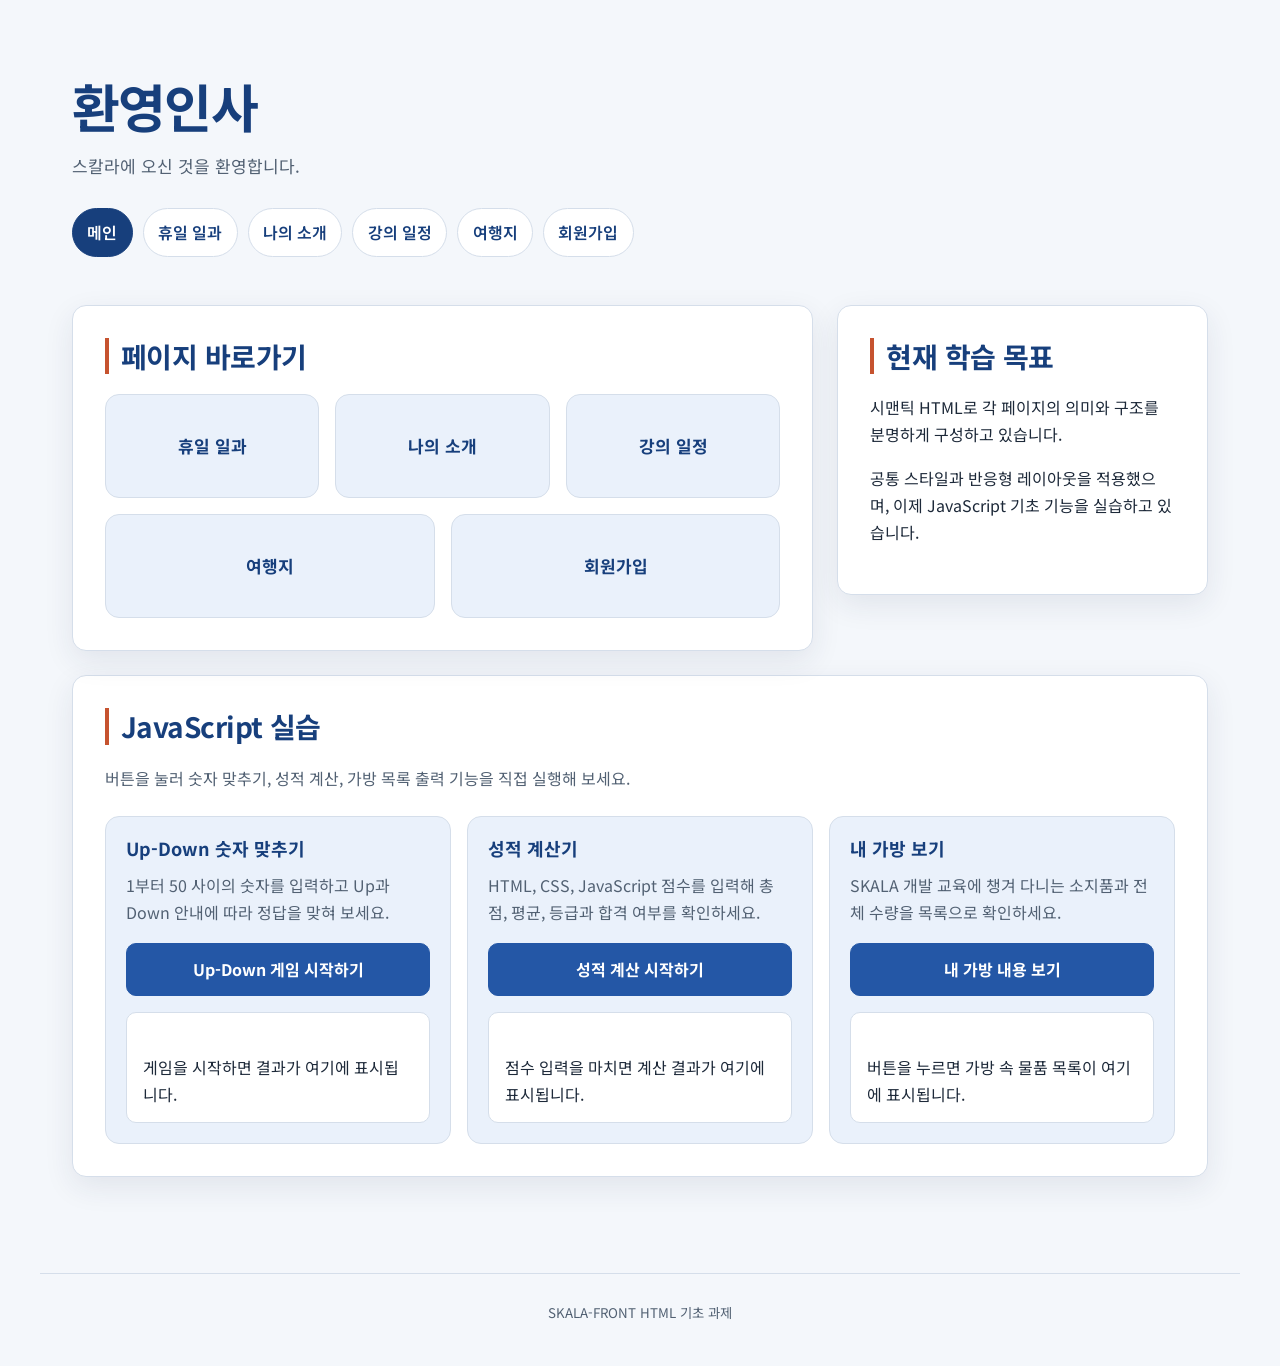
==== html/index.html @ c69a1325 "✨ feat: JavaScript 기초 필수 과제 3종 구현   - 메인 페이지에 접근 가능한 JavaScript 실습 카드 영역 추가   - 1부터 50까지의 Up-Down 숫자" ====
<!DOCTYPE html>
<html lang="ko">
  <head>
    <meta charset="UTF-8">
    <meta name="viewport" content="width=device-width, initial-scale=1.0">
    <meta name="description" content="SKALA HTML 과제에서 작성한 휴일 일과, 자기소개, 강의 일정, 여행지와 회원가입 페이지를 안내합니다.">
    <title>Welcome SKALA</title>
    <link rel="stylesheet" href="https://fonts.googleapis.com/css2?family=Noto+Sans+KR:wght@400;500;600;700&amp;display=swap">
    <link rel="stylesheet" href="../css/style.css">
  </head>
  <body>
    <header class="site-header container portal-header">
      <h1>환영인사</h1>
      <p>스칼라에 오신 것을 환영합니다.</p>
      <nav class="site-nav" aria-label="주요 페이지">
        <ul class="nav-list">
          <li><a href="index.html" aria-current="page">메인</a></li>
          <li><a href="holiday.html">휴일 일과</a></li>
          <li><a href="myProfile.html">나의 소개</a></li>
          <li><a href="myClass.html">강의 일정</a></li>
          <li><a href="myTrip.html">여행지</a></li>
          <li><a href="signUp.html">회원가입</a></li>
        </ul>
      </nav>
    </header>
    <main class="site-main container">
      <div class="portal-layout">
        <section aria-labelledby="portal-heading">
          <h2 id="portal-heading">페이지 바로가기</h2>
          <nav aria-label="과제 페이지 바로가기">
            <ul class="portal-grid">
              <li><a class="portal-card" href="holiday.html">휴일 일과</a></li>
              <li><a class="portal-card" href="myProfile.html">나의 소개</a></li>
              <li><a class="portal-card" href="myClass.html">강의 일정</a></li>
              <li><a class="portal-card" href="myTrip.html">여행지</a></li>
              <li><a class="portal-card" href="signUp.html">회원가입</a></li>
            </ul>
          </nav>
        </section>
        <aside class="learning-status" aria-labelledby="learning-status-heading">
          <h2 id="learning-status-heading">현재 학습 목표</h2>
          <p>시맨틱 HTML로 각 페이지의 의미와 구조를 분명하게 구성하고 있습니다.</p>
          <p>공통 스타일과 반응형 레이아웃을 적용했으며, 이제 JavaScript 기초 기능을 실습하고 있습니다.</p>
        </aside>
      </div>
      <section class="javascript-practice" aria-labelledby="javascript-practice-heading">
        <h2 id="javascript-practice-heading">JavaScript 실습</h2>
        <p>버튼을 눌러 숫자 맞추기, 성적 계산, 가방 목록 출력 기능을 직접 실행해 보세요.</p>
        <div class="practice-grid">
          <article class="practice-card" aria-labelledby="up-down-heading">
            <h3 id="up-down-heading">Up-Down 숫자 맞추기</h3>
            <p>1부터 50 사이의 숫자를 입력하고 Up과 Down 안내에 따라 정답을 맞혀 보세요.</p>
            <button type="button" id="up-down-start" aria-controls="up-down-status">Up-Down 게임 시작하기</button>
            <div class="practice-result" id="up-down-status" aria-live="polite" aria-atomic="true">
              게임을 시작하면 결과가 여기에 표시됩니다.
            </div>
          </article>
          <article class="practice-card" aria-labelledby="grade-heading">
            <h3 id="grade-heading">성적 계산기</h3>
            <p>HTML, CSS, JavaScript 점수를 입력해 총점, 평균, 등급과 합격 여부를 확인하세요.</p>
            <button type="button" id="grade-start" aria-controls="grade-result">성적 계산 시작하기</button>
            <div class="practice-result" id="grade-result" aria-live="polite" aria-atomic="true">
              점수 입력을 마치면 계산 결과가 여기에 표시됩니다.
            </div>
          </article>
          <article class="practice-card" aria-labelledby="bag-heading">
            <h3 id="bag-heading">내 가방 보기</h3>
            <p>SKALA 개발 교육에 챙겨 다니는 소지품과 전체 수량을 목록으로 확인하세요.</p>
            <button type="button" id="bag-show" aria-controls="bag-result">내 가방 내용 보기</button>
            <div class="practice-result" id="bag-result" aria-live="polite" aria-atomic="true">
              버튼을 누르면 가방 속 물품 목록이 여기에 표시됩니다.
            </div>
          </article>
        </div>
      </section>
    </main>
    <footer class="site-footer container">
      <small>SKALA-FRONT HTML 기초 과제</small>
    </footer>
    <script src="../script/upDown.js" defer></script>
    <script src="../script/grade.js" defer></script>
    <script src="../script/bag.js" defer></script>
  </body>
</html>
---- css/style.css ----
:root {
  --color-background: #f4f7fb;
  --color-surface: #ffffff;
  --color-text: #1d2939;
  --color-text-muted: #526173;
  --color-primary: #2457a6;
  --color-primary-dark: #173f7c;
  --color-primary-soft: #eaf1fb;
  --color-accent: #c6532f;
  --color-accent-soft: #fff0e9;
  --color-border: #d5deea;
  --color-success: #176b43;
  --color-success-soft: #e8f7ef;
  --radius: 0.875rem;
  --shadow: 0 0.625rem 1.875rem rgba(28, 45, 75, 0.09);
  --shadow-hover: 0 1rem 2.5rem rgba(28, 45, 75, 0.16);
  --content-max-width: 75rem;
  --transition: 180ms ease;
}

*,
*::before,
*::after {
  box-sizing: border-box;
}

html {
  color-scheme: light;
}

body {
  min-width: 0;
  min-height: 100vh;
  margin: 0;
  overflow-wrap: anywhere;
  background: var(--color-background);
  color: var(--color-text);
  font-family:
    "Noto Sans KR",
    "Apple SD Gothic Neo",
    -apple-system,
    BlinkMacSystemFont,
    "Segoe UI",
    Arial,
    sans-serif;
  font-size: 1rem;
  line-height: 1.7;
}

img,
video {
  display: block;
  max-width: 100%;
  height: auto;
}

audio {
  display: block;
  width: 100%;
  max-width: 100%;
  min-width: 0;
}

button,
input,
select,
textarea {
  font: inherit;
}

a {
  color: var(--color-primary);
  text-underline-offset: 0.2em;
}

a:hover {
  color: var(--color-primary-dark);
}

a:focus-visible,
button:focus-visible,
input:focus-visible,
select:focus-visible,
textarea:focus-visible,
summary:focus-visible {
  outline: 0.1875rem solid #f3a712;
  outline-offset: 0.1875rem;
}

.container {
  width: 100%;
  max-width: var(--content-max-width);
  margin-inline: auto;
  padding-inline: clamp(1.25rem, 4vw, 2rem);
}

.site-header {
  padding-block: clamp(2.5rem, 7vw, 4.5rem) 1.5rem;
}

.site-header > p {
  max-width: 48rem;
  margin-block: 0.75rem 0;
  color: var(--color-text-muted);
  font-size: 1.0625rem;
}

.site-main {
  padding-block: 1.5rem clamp(3.5rem, 8vw, 6rem);
}

.site-footer {
  padding-block: 1.5rem 2.5rem;
  border-top: 0.0625rem solid var(--color-border);
  color: var(--color-text-muted);
  text-align: center;
}

h1,
h2,
h3,
p {
  margin-top: 0;
}

h1,
h2,
h3 {
  line-height: 1.3;
  text-wrap: balance;
}

h1 {
  margin-bottom: 0.75rem;
  color: var(--color-primary-dark);
  font-size: clamp(2rem, 5vw, 3.25rem);
  letter-spacing: -0.035em;
}

h2 {
  margin-bottom: 1.25rem;
  padding-left: 0.75rem;
  border-left: 0.25rem solid var(--color-accent);
  color: var(--color-primary-dark);
  font-size: clamp(1.35rem, 3vw, 1.75rem);
  letter-spacing: -0.02em;
}

h3 {
  color: var(--color-text);
  font-size: 1.125rem;
}

section,
article,
aside {
  min-width: 0;
}

.site-main > section,
.site-main > article > section,
.portal-layout > section,
.portal-layout > aside,
.site-main > aside,
.result-card {
  padding: clamp(1.25rem, 3vw, 2rem);
  border: 0.0625rem solid var(--color-border);
  border-radius: var(--radius);
  background: var(--color-surface);
  box-shadow: var(--shadow);
}

.site-main > section + section,
.site-main > article > section + section {
  margin-top: 1.5rem;
}

.site-main > aside {
  margin-top: 1.5rem;
}

ol,
ul,
dl {
  margin-block: 0;
}

ol,
ul {
  padding-left: 1.5rem;
}

li + li {
  margin-top: 0.5rem;
}

dt {
  color: var(--color-primary-dark);
  font-weight: 700;
}

dd {
  margin: 0.25rem 0 1rem 1rem;
  color: var(--color-text-muted);
}

time {
  display: inline-block;
  margin-right: 0.35rem;
  padding: 0.1rem 0.5rem;
  border-radius: 999px;
  background: var(--color-primary-soft);
  color: var(--color-primary-dark);
  font-variant-numeric: tabular-nums;
  font-weight: 700;
}

strong {
  color: var(--color-primary-dark);
  font-weight: 700;
}

mark {
  padding: 0.1em 0.25em;
  border-radius: 0.25rem;
  background: #fff1a8;
  color: inherit;
}

abbr[title] {
  text-decoration-color: var(--color-accent);
  text-decoration-thickness: 0.125rem;
  text-underline-offset: 0.2em;
  cursor: help;
}

code {
  padding: 0.1em 0.35em;
  border-radius: 0.3rem;
  background: var(--color-primary-soft);
  color: var(--color-primary-dark);
  font-size: 0.925em;
}

blockquote {
  margin: 1.5rem 0 0;
  padding: 1rem 1.25rem;
  border-left: 0.25rem solid var(--color-accent);
  background: var(--color-accent-soft);
}

blockquote p {
  margin-bottom: 0.5rem;
}

cite {
  color: var(--color-text-muted);
  font-style: normal;
  font-weight: 600;
}

details {
  overflow: hidden;
  border: 0.0625rem solid var(--color-border);
  border-radius: calc(var(--radius) * 0.75);
  background: var(--color-surface);
}

summary {
  padding: 0.875rem 1rem;
  color: var(--color-primary-dark);
  font-weight: 700;
  cursor: pointer;
  transition: background-color var(--transition), color var(--transition);
}

summary:hover {
  background: var(--color-primary-soft);
}

details[open] summary {
  border-bottom: 0.0625rem solid var(--color-border);
  background: var(--color-primary-soft);
}

details > :not(summary) {
  margin: 1rem;
}

progress {
  width: 100%;
  max-width: 32rem;
  height: 1rem;
  accent-color: var(--color-primary);
  vertical-align: middle;
}

nav ul {
  margin: 0;
  padding: 0;
  list-style: none;
}

nav li + li {
  margin-top: 0;
}

.site-nav {
  margin-top: 1.75rem;
}

.nav-list {
  display: flex;
  flex-wrap: wrap;
  gap: 0.625rem;
}

.nav-list a,
.result-actions a,
.site-main > nav a {
  display: block;
  padding: 0.6rem 0.9rem;
  border: 0.0625rem solid var(--color-border);
  border-radius: 999px;
  background: var(--color-surface);
  color: var(--color-primary-dark);
  font-weight: 600;
  text-decoration: none;
  transition:
    color var(--transition),
    background-color var(--transition),
    border-color var(--transition),
    transform var(--transition);
}

.nav-list a:hover,
.result-actions a:hover,
.site-main > nav a:hover {
  border-color: var(--color-primary);
  background: var(--color-primary);
  color: #ffffff;
  transform: translateY(-0.125rem);
}

.nav-list a[aria-current="page"] {
  border-color: var(--color-primary-dark);
  background: var(--color-primary-dark);
  color: #ffffff;
}

.portal-layout {
  display: grid;
  grid-template-columns: minmax(0, 2fr) minmax(15rem, 1fr);
  align-items: start;
  gap: 1.5rem;
}

.portal-grid {
  display: flex;
  flex-wrap: wrap;
  gap: 1rem;
}

.portal-grid > li {
  display: flex;
  flex: 1 1 12rem;
  min-width: 0;
}

.portal-card {
  display: flex;
  flex: 1;
  align-items: center;
  justify-content: center;
  min-height: 6.5rem;
  padding: 1.25rem;
  border: 0.0625rem solid var(--color-border);
  border-radius: var(--radius);
  background: var(--color-primary-soft);
  color: var(--color-primary-dark);
  font-size: 1.0625rem;
  font-weight: 700;
  text-align: center;
  text-decoration: none;
  transition:
    background-color var(--transition),
    border-color var(--transition),
    color var(--transition),
    transform var(--transition),
    box-shadow var(--transition);
}

.portal-card:hover {
  border-color: var(--color-primary);
  background: var(--color-primary);
  color: #ffffff;
  box-shadow: var(--shadow);
  transform: translateY(-0.1875rem);
}

.learning-status {
  margin-top: 0;
  border-top: 0.25rem solid var(--color-accent);
}

.javascript-practice {
  margin-top: 1.5rem;
}

.javascript-practice > p {
  color: var(--color-text-muted);
}

.practice-grid {
  display: grid;
  grid-template-columns: repeat(3, minmax(0, 1fr));
  gap: 1rem;
  margin-top: 1.5rem;
}

.practice-card {
  display: flex;
  min-width: 0;
  padding: 1.25rem;
  flex-direction: column;
  border: 0.0625rem solid var(--color-border);
  border-radius: var(--radius);
  background: var(--color-primary-soft);
}

.practice-card h3 {
  margin-bottom: 0.75rem;
  color: var(--color-primary-dark);
}

.practice-card > p {
  flex-grow: 1;
  color: var(--color-text-muted);
}

.practice-card button {
  width: 100%;
  padding: 0.75rem 1rem;
  border: 0.0625rem solid var(--color-primary);
  border-radius: 0.625rem;
  background: var(--color-primary);
  color: #ffffff;
  font-weight: 700;
  cursor: pointer;
  transition:
    color var(--transition),
    background-color var(--transition),
    border-color var(--transition),
    box-shadow var(--transition);
}

.practice-card button:hover {
  border-color: var(--color-primary-dark);
  background: var(--color-primary-dark);
  box-shadow: var(--shadow);
}

.practice-card button:focus-visible {
  background: var(--color-primary-dark);
}

.practice-result {
  min-height: 5rem;
  margin-top: 1rem;
  padding: 0.875rem 1rem;
  border: 0.0625rem solid var(--color-border);
  border-radius: 0.625rem;
  background: var(--color-surface);
  color: var(--color-text);
  white-space: pre-line;
}

.practice-result[data-state="success"] {
  border-color: var(--color-success);
  background: var(--color-success-soft);
  color: var(--color-success);
}

.practice-result[data-state="notice"] {
  border-color: var(--color-primary);
  background: var(--color-primary-soft);
  color: var(--color-primary-dark);
}

.practice-result[data-state="warning"] {
  border-color: var(--color-accent);
  background: var(--color-accent-soft);
  color: var(--color-accent);
}

.practice-result p {
  margin-bottom: 0.75rem;
}

.practice-result ul {
  padding-left: 1.25rem;
}

.portal-header h1 {
  animation: fade-in 700ms ease-out both;
}

@keyframes fade-in {
  from {
    opacity: 0;
    transform: translateY(0.75rem);
  }

  to {
    opacity: 1;
    transform: translateY(0);
  }
}

.table-scroll {
  max-width: 100%;
  overflow-x: auto;
  overscroll-behavior-inline: contain;
  border: 0.0625rem solid var(--color-border);
  border-radius: var(--radius);
  -webkit-overflow-scrolling: touch;
}

table {
  width: 100%;
  min-width: 52rem;
  border-collapse: collapse;
  background: var(--color-surface);
}

caption {
  padding: 1rem;
  background: var(--color-primary-soft);
  color: var(--color-primary-dark);
  font-size: 1.125rem;
  font-weight: 700;
  text-align: left;
}

th,
td {
  padding: 0.875rem;
  border: 0.0625rem solid var(--color-border);
  text-align: left;
  vertical-align: top;
}

thead th {
  background: var(--color-primary-dark);
  color: #ffffff;
  text-align: center;
}

tbody th[scope="row"] {
  background: var(--color-primary-soft);
  color: var(--color-primary-dark);
  white-space: nowrap;
}

tbody tr > * {
  transition: background-color var(--transition);
}

tbody tr:hover > * {
  background: #f0f5fc;
}

.sign-up-form {
  width: 100%;
  max-width: 50rem;
  margin-inline: auto;
  padding: clamp(1.25rem, 4vw, 2.5rem);
  border: 0.0625rem solid var(--color-border);
  border-radius: var(--radius);
  background: var(--color-surface);
  box-shadow: var(--shadow);
}

fieldset {
  min-width: 0;
  margin: 0;
  padding: clamp(1rem, 3vw, 1.5rem);
  border: 0.0625rem solid var(--color-border);
  border-radius: var(--radius);
}

fieldset + fieldset {
  margin-top: 1.5rem;
}

legend {
  padding-inline: 0.5rem;
  color: var(--color-primary-dark);
  font-size: 1.125rem;
  font-weight: 700;
}

.sign-up-form p {
  margin-bottom: 1.125rem;
}

.sign-up-form label {
  display: block;
  margin-bottom: 0.35rem;
  color: var(--color-text);
  font-weight: 600;
}

.sign-up-form input:not([type="radio"]):not([type="checkbox"]),
.sign-up-form select,
.sign-up-form textarea {
  display: block;
  width: 100%;
  max-width: 100%;
  padding: 0.75rem 0.875rem;
  border: 0.0625rem solid #aebccc;
  border-radius: 0.625rem;
  background: #ffffff;
  color: var(--color-text);
  transition: border-color var(--transition), box-shadow var(--transition);
}

.sign-up-form input:not([type="radio"]):not([type="checkbox"]):focus,
.sign-up-form select:focus,
.sign-up-form textarea:focus {
  border-color: var(--color-primary);
  outline: none;
  box-shadow: 0 0 0 0.1875rem rgba(36, 87, 166, 0.2);
}

.sign-up-form input[type="radio"],
.sign-up-form input[type="checkbox"] {
  width: 1.125rem;
  height: 1.125rem;
  margin: 0 0.25rem 0 0;
  accent-color: var(--color-primary);
  vertical-align: -0.15em;
}

.sign-up-form input[type="radio"] + label,
.sign-up-form input[type="checkbox"] + label {
  display: inline;
  margin-right: 1rem;
  font-weight: 500;
}

.sign-up-form textarea {
  min-height: 10rem;
  resize: vertical;
}

.sign-up-form small {
  display: block;
  margin-top: 0.35rem;
  color: var(--color-text-muted);
}

.form-actions {
  display: flex;
  gap: 0.75rem;
  margin-top: 1.5rem;
}

.form-actions button {
  flex: 1;
  min-width: 0;
  padding: 0.8rem 1.25rem;
  border: 0.0625rem solid var(--color-primary);
  border-radius: 0.625rem;
  font-weight: 700;
  cursor: pointer;
  transition:
    color var(--transition),
    background-color var(--transition),
    border-color var(--transition),
    transform var(--transition);
}

.form-actions button[type="submit"] {
  background: var(--color-primary);
  color: #ffffff;
}

.form-actions button[type="reset"] {
  background: #ffffff;
  color: var(--color-primary);
}

.form-actions button[type="submit"]:hover {
  border-color: var(--color-primary-dark);
  background: var(--color-primary-dark);
  color: #fff5e8;
  transform: translateY(-0.125rem);
}

.form-actions button[type="reset"]:hover {
  background: var(--color-primary-soft);
  color: var(--color-primary-dark);
  transform: translateY(-0.125rem);
}

.result-card {
  max-width: 48rem;
  margin-inline: auto;
}

.success-message {
  padding: 1rem 1.25rem;
  border: 0.0625rem solid #9bd5b8;
  border-radius: 0.625rem;
  background: var(--color-success-soft);
  color: var(--color-success);
  font-size: 1.125rem;
  text-align: center;
}

.success-message strong {
  color: inherit;
}

.result-card aside {
  margin-top: 1.5rem;
  padding: 1rem 1.25rem;
  border: 0.0625rem solid #f0c4b2;
  border-radius: 0.625rem;
  background: var(--color-accent-soft);
}

.result-actions {
  margin-top: 1.5rem;
}

.result-actions ul,
.site-main > nav ul {
  display: flex;
  flex-wrap: wrap;
  gap: 0.75rem;
}

.trip-grid {
  display: grid;
  grid-template-columns: repeat(3, 1fr);
  gap: 1.5rem;
}

.trip-card {
  display: flex;
  min-width: 0;
  height: 100%;
  margin: 0;
  padding: 1.5rem;
  flex-direction: column;
  border: 0.0625rem solid var(--color-border);
  border-radius: var(--radius);
  background: var(--color-surface);
  box-shadow: var(--shadow);
  transition: transform var(--transition), box-shadow var(--transition);
}

.trip-card:hover {
  box-shadow: var(--shadow-hover);
  transform: translateY(-0.3125rem);
}

figure {
  margin: 1rem 0 0;
}

figure img {
  width: 100%;
  aspect-ratio: 16 / 10;
  border-radius: 0.625rem;
  object-fit: cover;
}

figcaption {
  margin-top: 0.625rem;
  color: var(--color-text-muted);
  font-size: 0.925rem;
  line-height: 1.55;
}

.trip-card audio,
.trip-card video {
  margin-top: auto;
}

.trip-card video {
  width: 100%;
  border-radius: 0.625rem;
  background: #111827;
}

@media (max-width: 786px) {
  body {
    overflow-x: hidden;
  }

  .container {
    padding-inline: 1rem;
  }

  .site-header {
    padding-block: 2rem 1rem;
  }

  .site-main {
    padding-block: 1rem 3rem;
  }

  h1 {
    font-size: clamp(1.8rem, 9vw, 2.4rem);
  }

  h2 {
    font-size: clamp(1.25rem, 7vw, 1.5rem);
  }

  .nav-list {
    flex-direction: column;
  }

  .nav-list a {
    width: 100%;
  }

  .portal-layout {
    grid-template-columns: minmax(0, 1fr);
  }

  .portal-grid {
    flex-direction: column;
  }

  .portal-grid > li {
    flex-basis: auto;
  }

  .trip-grid {
    grid-template-columns: minmax(0, 1fr);
  }

  .practice-grid {
    grid-template-columns: minmax(0, 1fr);
  }

  .sign-up-form {
    padding: 1rem;
  }

  fieldset {
    padding: 1rem;
  }

  .form-actions,
  .result-actions ul,
  .site-main > nav ul {
    flex-direction: column;
  }

  .form-actions button,
  .result-actions a,
  .site-main > nav a {
    width: 100%;
  }

  img,
  video,
  audio {
    max-width: 100%;
  }

  .table-scroll {
    width: 100%;
    max-width: 100%;
    overflow-x: auto;
  }
}

@media (prefers-reduced-motion: reduce) {
  html {
    scroll-behavior: auto;
  }

  *,
  *::before,
  *::after {
    animation-duration: 0.01ms !important;
    animation-iteration-count: 1 !important;
    transition-duration: 0.01ms !important;
  }

  .nav-list a:hover,
  .portal-card:hover,
  .trip-card:hover,
  .form-actions button:hover,
  .result-actions a:hover,
  .site-main > nav a:hover {
    transform: none;
  }
}
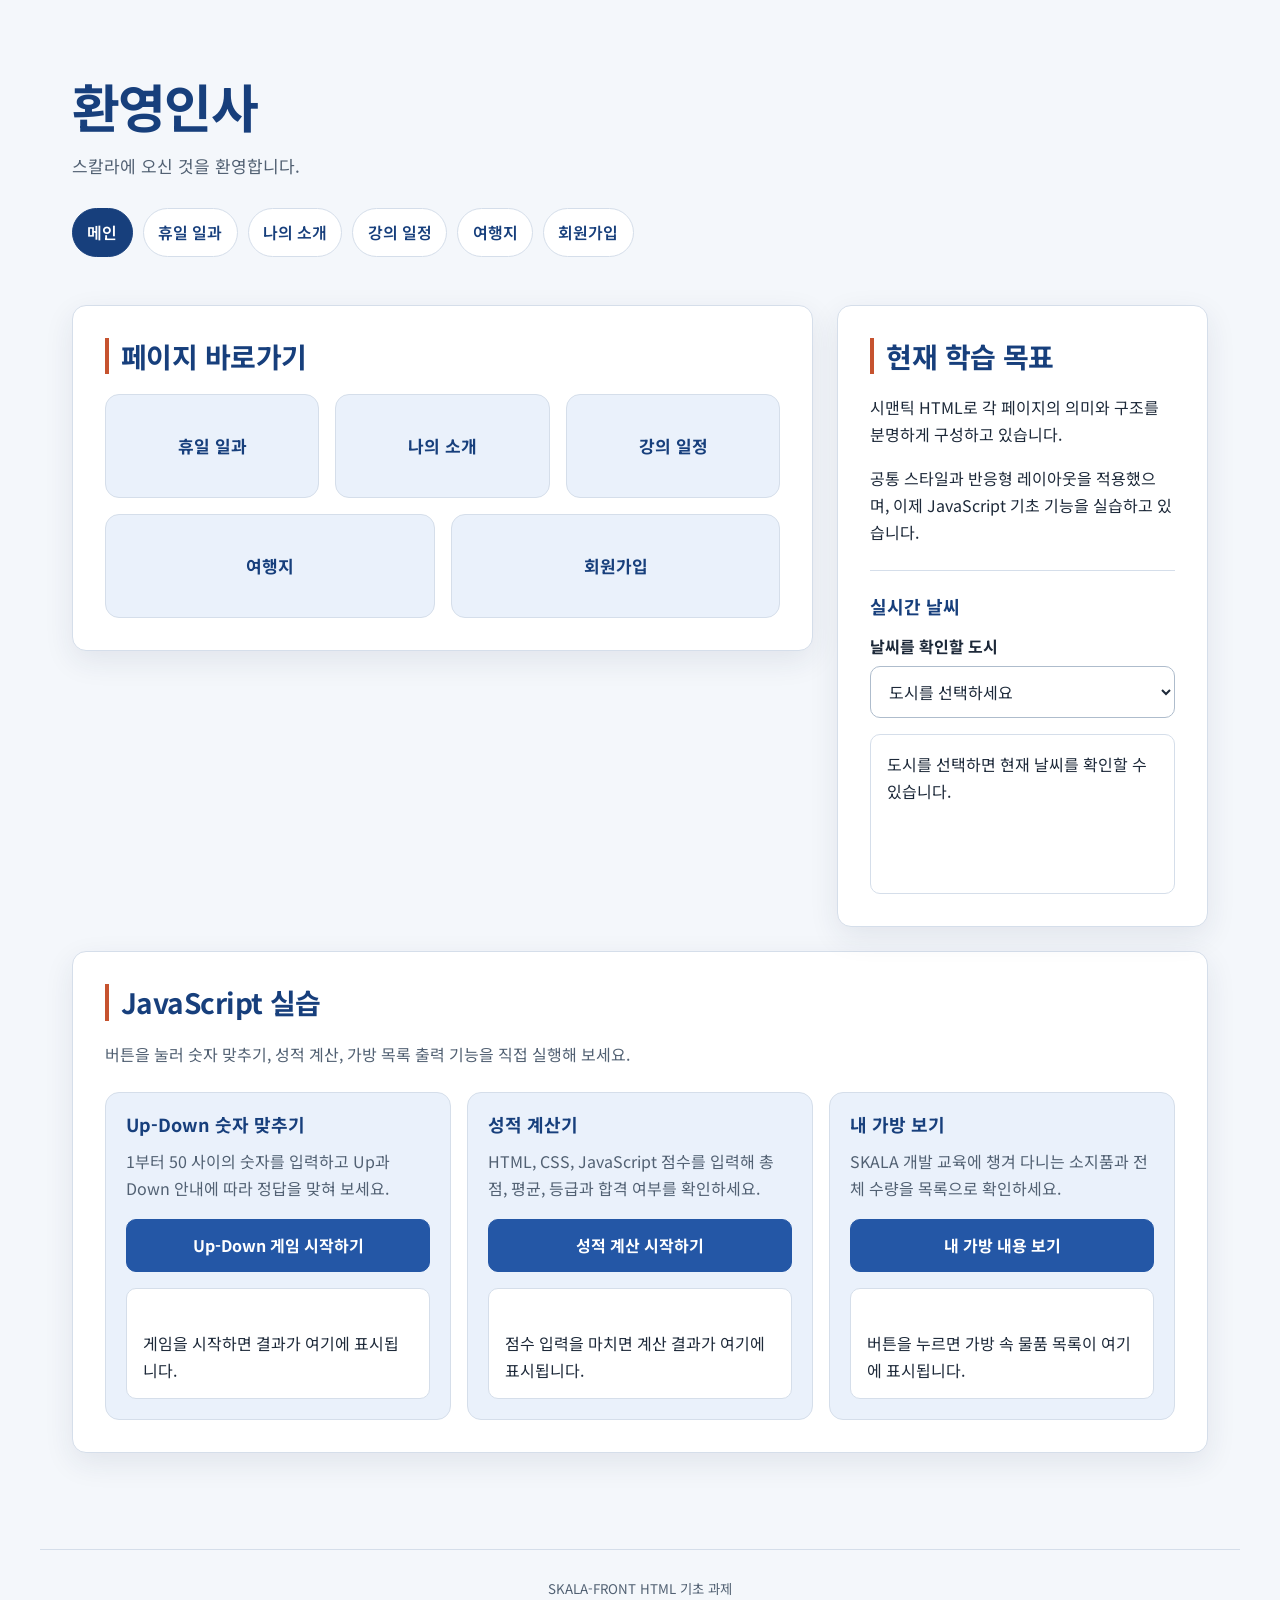
==== commit c65aefa5: "✨ feat: Open-Meteo 기반 실시간 날씨 조회 기능 추가 - 메인 보조 영역에 서울, 광주, 부산, 제주 선택 UI 추가 - weatherAPI 모듈에 좌표와 API 응" ====
--- a/html/index.html
+++ b/html/index.html
@@ -37,10 +37,26 @@
             </ul>
           </nav>
         </section>
-        <aside class="learning-status" aria-labelledby="learning-status-heading">
+        <aside class="learning-status" aria-label="학습 및 실시간 정보">
           <h2 id="learning-status-heading">현재 학습 목표</h2>
           <p>시맨틱 HTML로 각 페이지의 의미와 구조를 분명하게 구성하고 있습니다.</p>
           <p>공통 스타일과 반응형 레이아웃을 적용했으며, 이제 JavaScript 기초 기능을 실습하고 있습니다.</p>
+          <section class="weather-section" aria-labelledby="weather-heading">
+            <h3 id="weather-heading">실시간 날씨</h3>
+            <div class="weather-controls">
+              <label for="city-select">날씨를 확인할 도시</label>
+              <select id="city-select">
+                <option value="" selected disabled>도시를 선택하세요</option>
+                <option value="서울" data-latitude="37.5665" data-longitude="126.9780">서울</option>
+                <option value="광주" data-latitude="35.1595" data-longitude="126.8526">광주</option>
+                <option value="부산" data-latitude="35.1796" data-longitude="129.0756">부산</option>
+                <option value="제주" data-latitude="33.4996" data-longitude="126.5312">제주</option>
+              </select>
+            </div>
+            <div class="weather-result" id="weather-box" aria-live="polite" aria-atomic="true" aria-busy="false">
+              <p>도시를 선택하면 현재 날씨를 확인할 수 있습니다.</p>
+            </div>
+          </section>
         </aside>
       </div>
       <section class="javascript-practice" aria-labelledby="javascript-practice-heading">
@@ -80,5 +96,6 @@
     <script src="../script/upDown.js" defer></script>
     <script src="../script/grade.js" defer></script>
     <script src="../script/bag.js" defer></script>
+    <script type="module" src="../script/realtimeInfo.js"></script>
   </body>
 </html>
--- a/css/style.css
+++ b/css/style.css
@@ -403,6 +403,72 @@
   border-top: 0.25rem solid var(--color-accent);
 }
 
+.weather-section {
+  margin-top: 1.5rem;
+  padding-top: 1.5rem;
+  border-top: 0.0625rem solid var(--color-border);
+}
+
+.weather-section h3 {
+  margin-bottom: 0.875rem;
+  color: var(--color-primary-dark);
+}
+
+.weather-controls {
+  display: grid;
+  gap: 0.4rem;
+}
+
+.weather-controls label {
+  font-weight: 700;
+}
+
+.weather-result {
+  min-height: 10rem;
+  margin-top: 1rem;
+  padding: 1rem;
+  border: 0.0625rem solid var(--color-border);
+  border-radius: 0.625rem;
+  background: var(--color-surface);
+}
+
+.weather-result h4 {
+  margin: 0 0 0.75rem;
+  color: var(--color-primary-dark);
+  font-size: 1rem;
+}
+
+.weather-result > :last-child {
+  margin-bottom: 0;
+}
+
+.weather-result.weather-loading {
+  border-color: var(--color-primary);
+  background: var(--color-primary-soft);
+}
+
+.weather-result.weather-error {
+  border-color: var(--color-accent);
+  background: var(--color-accent-soft);
+  color: var(--color-accent);
+}
+
+.weather-result.weather-data {
+  border-color: var(--color-success);
+  background: var(--color-success-soft);
+}
+
+.weather-data-list {
+  display: grid;
+  grid-template-columns: max-content minmax(0, 1fr);
+  gap: 0.4rem 0.75rem;
+}
+
+.weather-data-list dd {
+  margin: 0;
+  color: var(--color-text);
+}
+
 .javascript-practice {
   margin-top: 1.5rem;
 }
@@ -613,10 +679,12 @@
 
 .sign-up-form input:not([type="radio"]):not([type="checkbox"]),
 .sign-up-form select,
-.sign-up-form textarea {
+.sign-up-form textarea,
+.weather-controls select {
   display: block;
   width: 100%;
   max-width: 100%;
+  min-width: 0;
   padding: 0.75rem 0.875rem;
   border: 0.0625rem solid #aebccc;
   border-radius: 0.625rem;
@@ -630,6 +698,11 @@
 .sign-up-form textarea:focus {
   border-color: var(--color-primary);
   outline: none;
+  box-shadow: 0 0 0 0.1875rem rgba(36, 87, 166, 0.2);
+}
+
+.weather-controls select:focus-visible {
+  border-color: var(--color-primary);
   box-shadow: 0 0 0 0.1875rem rgba(36, 87, 166, 0.2);
 }
 
@@ -849,6 +922,15 @@
     grid-template-columns: minmax(0, 1fr);
   }
 
+  .weather-data-list {
+    grid-template-columns: minmax(0, 1fr);
+    gap: 0.2rem;
+  }
+
+  .weather-data-list dd + dt {
+    margin-top: 0.5rem;
+  }
+
   .sign-up-form {
     padding: 1rem;
   }
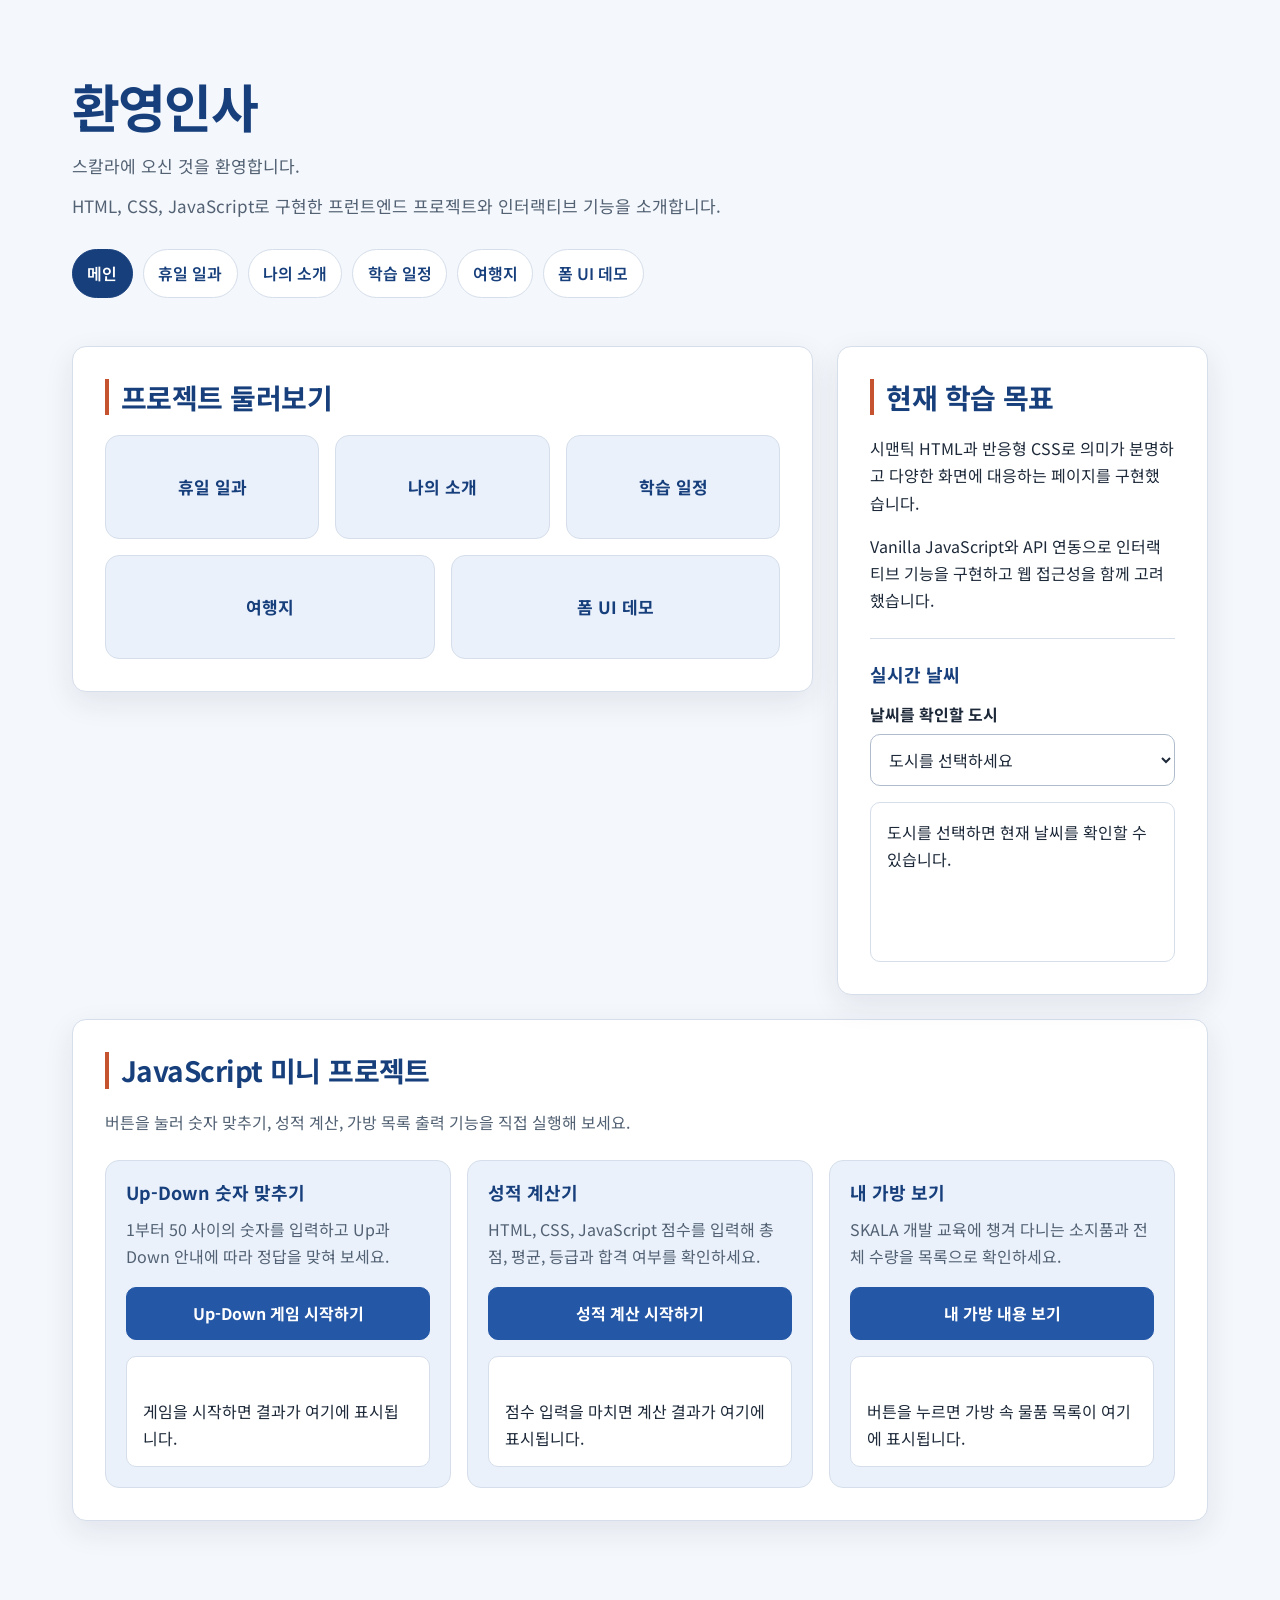
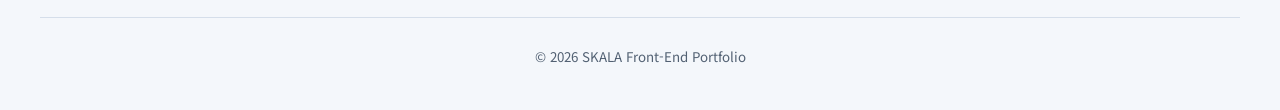
==== commit c313ee88: "✨ feat: SKALA 사이트를 프런트엔드 포트폴리오로 리브랜딩 - 메인 페이지를 프로젝트 소개와 미니 프로젝트 중심으로 정리 - 프로필과 학습 일정 페이지의 포트폴리오 문구 개" ====
--- a/html/index.html
+++ b/html/index.html
@@ -3,7 +3,7 @@
   <head>
     <meta charset="UTF-8">
     <meta name="viewport" content="width=device-width, initial-scale=1.0">
-    <meta name="description" content="SKALA HTML 과제에서 작성한 휴일 일과, 자기소개, 강의 일정, 여행지와 회원가입 페이지를 안내합니다.">
+    <meta name="description" content="HTML, CSS, JavaScript로 구현한 프런트엔드 학습 프로젝트와 인터랙티브 기능을 소개합니다.">
     <title>Welcome SKALA</title>
     <link rel="stylesheet" href="https://fonts.googleapis.com/css2?family=Noto+Sans+KR:wght@400;500;600;700&amp;display=swap">
     <link rel="stylesheet" href="../css/style.css">
@@ -12,35 +12,36 @@
     <header class="site-header container portal-header">
       <h1>환영인사</h1>
       <p>스칼라에 오신 것을 환영합니다.</p>
+      <p>HTML, CSS, JavaScript로 구현한 프런트엔드 프로젝트와 인터랙티브 기능을 소개합니다.</p>
       <nav class="site-nav" aria-label="주요 페이지">
         <ul class="nav-list">
           <li><a href="index.html" aria-current="page">메인</a></li>
           <li><a href="holiday.html">휴일 일과</a></li>
           <li><a href="myProfile.html">나의 소개</a></li>
-          <li><a href="myClass.html">강의 일정</a></li>
+          <li><a href="myClass.html">학습 일정</a></li>
           <li><a href="myTrip.html">여행지</a></li>
-          <li><a href="signUp.html">회원가입</a></li>
+          <li><a href="signUp.html">폼 UI 데모</a></li>
         </ul>
       </nav>
     </header>
     <main class="site-main container">
       <div class="portal-layout">
         <section aria-labelledby="portal-heading">
-          <h2 id="portal-heading">페이지 바로가기</h2>
-          <nav aria-label="과제 페이지 바로가기">
+          <h2 id="portal-heading">프로젝트 둘러보기</h2>
+          <nav aria-label="프로젝트 페이지 바로가기">
             <ul class="portal-grid">
               <li><a class="portal-card" href="holiday.html">휴일 일과</a></li>
               <li><a class="portal-card" href="myProfile.html">나의 소개</a></li>
-              <li><a class="portal-card" href="myClass.html">강의 일정</a></li>
+              <li><a class="portal-card" href="myClass.html">학습 일정</a></li>
               <li><a class="portal-card" href="myTrip.html">여행지</a></li>
-              <li><a class="portal-card" href="signUp.html">회원가입</a></li>
+              <li><a class="portal-card" href="signUp.html">폼 UI 데모</a></li>
             </ul>
           </nav>
         </section>
         <aside class="learning-status" aria-label="학습 및 실시간 정보">
           <h2 id="learning-status-heading">현재 학습 목표</h2>
-          <p>시맨틱 HTML로 각 페이지의 의미와 구조를 분명하게 구성하고 있습니다.</p>
-          <p>공통 스타일과 반응형 레이아웃을 적용했으며, 이제 JavaScript 기초 기능을 실습하고 있습니다.</p>
+          <p>시맨틱 HTML과 반응형 CSS로 의미가 분명하고 다양한 화면에 대응하는 페이지를 구현했습니다.</p>
+          <p>Vanilla JavaScript와 API 연동으로 인터랙티브 기능을 구현하고 웹 접근성을 함께 고려했습니다.</p>
           <section class="weather-section" aria-labelledby="weather-heading">
             <h3 id="weather-heading">실시간 날씨</h3>
             <div class="weather-controls">
@@ -60,7 +61,7 @@
         </aside>
       </div>
       <section class="javascript-practice" aria-labelledby="javascript-practice-heading">
-        <h2 id="javascript-practice-heading">JavaScript 실습</h2>
+        <h2 id="javascript-practice-heading">JavaScript 미니 프로젝트</h2>
         <p>버튼을 눌러 숫자 맞추기, 성적 계산, 가방 목록 출력 기능을 직접 실행해 보세요.</p>
         <div class="practice-grid">
           <article class="practice-card" aria-labelledby="up-down-heading">
@@ -91,7 +92,7 @@
       </section>
     </main>
     <footer class="site-footer container">
-      <small>SKALA-FRONT HTML 기초 과제</small>
+      <small>© 2026 SKALA Front-End Portfolio</small>
     </footer>
     <script src="../script/upDown.js" defer></script>
     <script src="../script/grade.js" defer></script>
--- a/css/style.css
+++ b/css/style.css
@@ -7,10 +7,12 @@
   --color-primary-dark: #173f7c;
   --color-primary-soft: #eaf1fb;
   --color-accent: #c6532f;
+  --color-accent-dark: #a43f24;
   --color-accent-soft: #fff0e9;
   --color-border: #d5deea;
   --color-success: #176b43;
   --color-success-soft: #e8f7ef;
+  --color-focus: #9a6200;
   --radius: 0.875rem;
   --shadow: 0 0.625rem 1.875rem rgba(28, 45, 75, 0.09);
   --shadow-hover: 0 1rem 2.5rem rgba(28, 45, 75, 0.16);
@@ -83,7 +85,7 @@
 select:focus-visible,
 textarea:focus-visible,
 summary:focus-visible {
-  outline: 0.1875rem solid #f3a712;
+  outline: 0.1875rem solid var(--color-focus);
   outline-offset: 0.1875rem;
 }
 
@@ -450,7 +452,7 @@
 .weather-result.weather-error {
   border-color: var(--color-accent);
   background: var(--color-accent-soft);
-  color: var(--color-accent);
+  color: var(--color-accent-dark);
 }
 
 .weather-result.weather-data {
@@ -556,7 +558,7 @@
 .practice-result[data-state="warning"] {
   border-color: var(--color-accent);
   background: var(--color-accent-soft);
-  color: var(--color-accent);
+  color: var(--color-accent-dark);
 }
 
 .practice-result p {
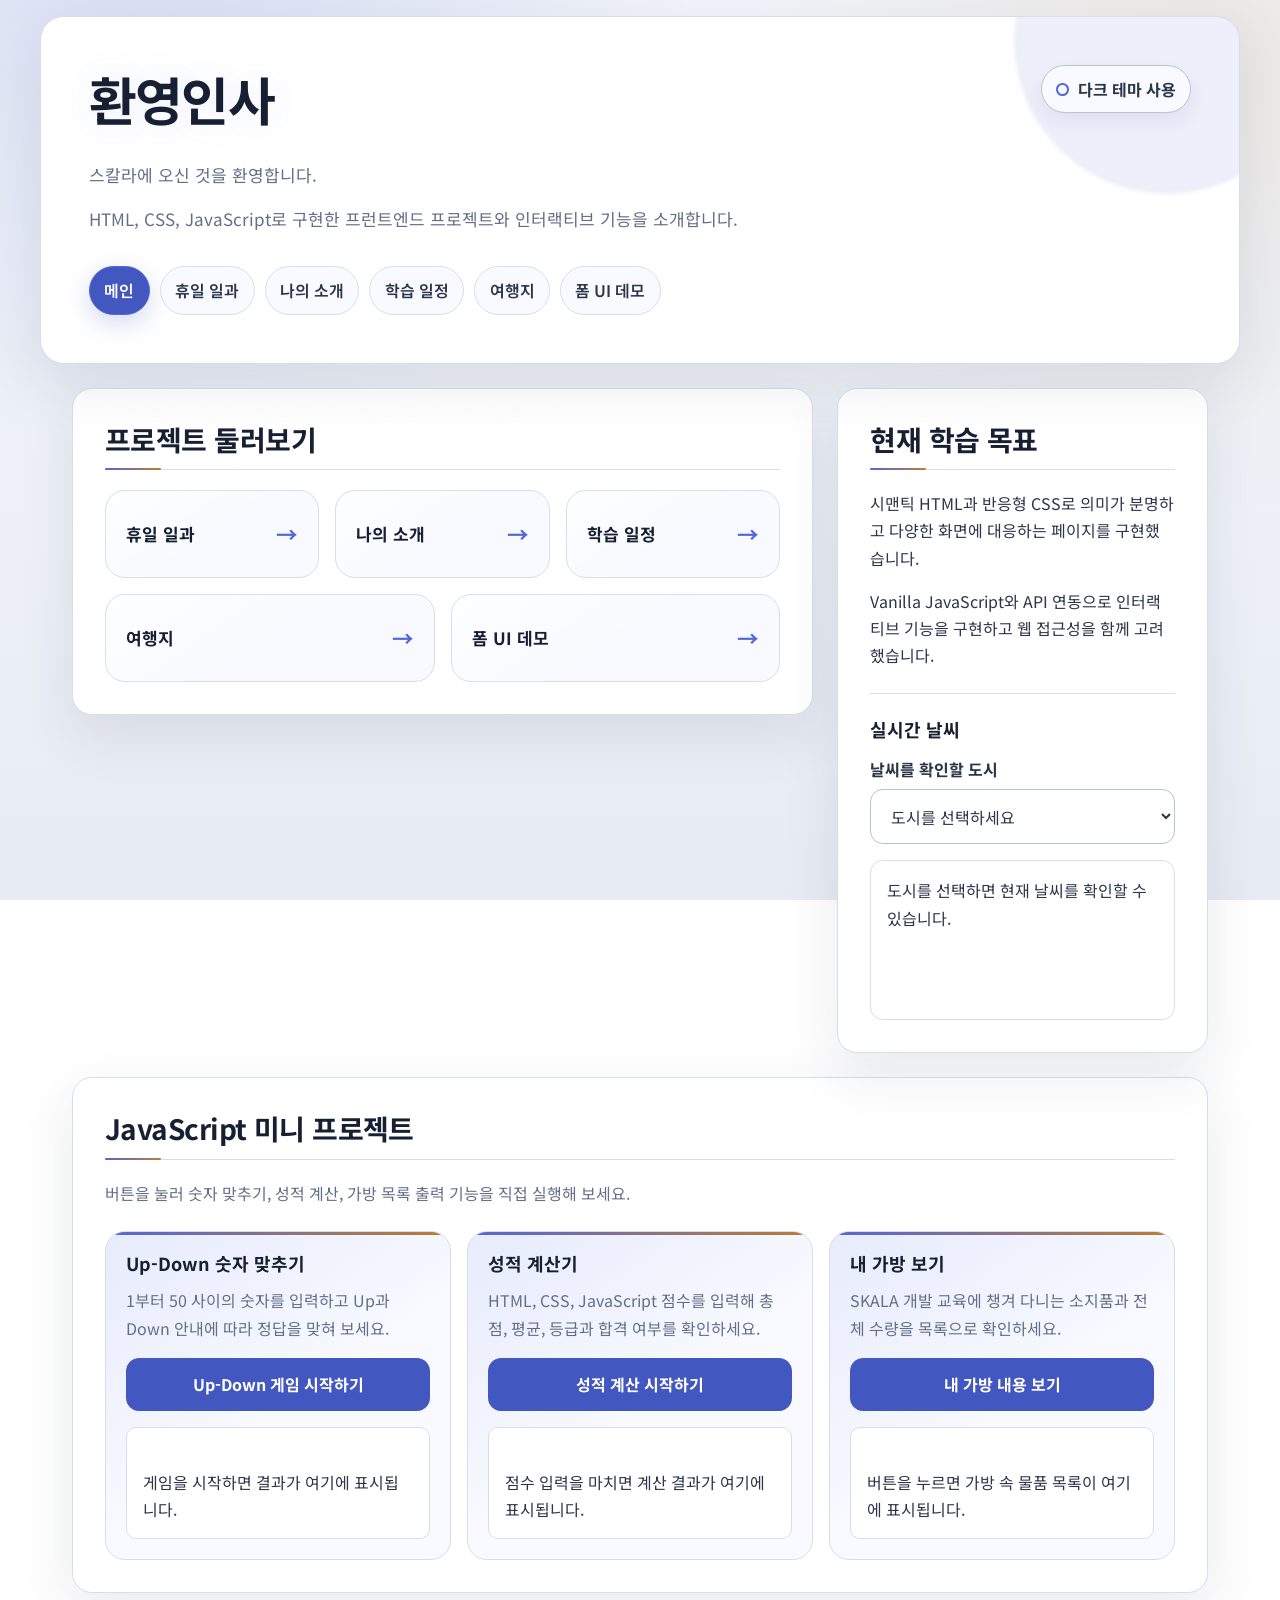
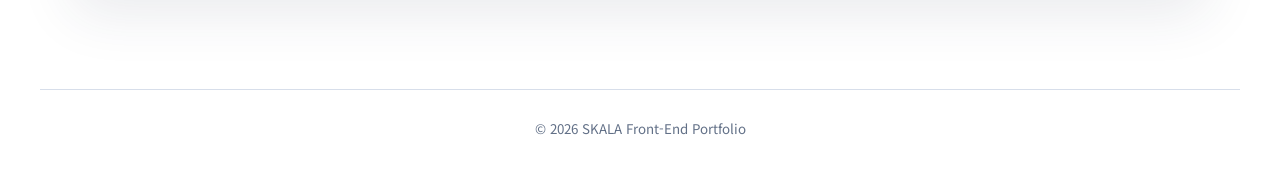
==== commit 550d5b17: "✨ feat: 라이트·다크 테마 전환과 포트폴리오 UI 리디자인 - 모든 페이지에 접근 가능한 공통 테마 전환 버튼 추가 - 운영체제 테마 감지 및 localStorage 기반 사" ====
--- a/html/index.html
+++ b/html/index.html
@@ -5,14 +5,16 @@
     <meta name="viewport" content="width=device-width, initial-scale=1.0">
     <meta name="description" content="HTML, CSS, JavaScript로 구현한 프런트엔드 학습 프로젝트와 인터랙티브 기능을 소개합니다.">
     <title>Welcome SKALA</title>
+    <script src="../script/theme.js"></script>
     <link rel="stylesheet" href="https://fonts.googleapis.com/css2?family=Noto+Sans+KR:wght@400;500;600;700&amp;display=swap">
     <link rel="stylesheet" href="../css/style.css">
   </head>
-  <body>
+  <body class="page-index">
     <header class="site-header container portal-header">
       <h1>환영인사</h1>
       <p>스칼라에 오신 것을 환영합니다.</p>
       <p>HTML, CSS, JavaScript로 구현한 프런트엔드 프로젝트와 인터랙티브 기능을 소개합니다.</p>
+      <button class="theme-toggle" type="button" aria-pressed="false" hidden>다크 테마 사용</button>
       <nav class="site-nav" aria-label="주요 페이지">
         <ul class="nav-list">
           <li><a href="index.html" aria-current="page">메인</a></li>
--- a/css/style.css
+++ b/css/style.css
@@ -1,23 +1,94 @@
 :root {
-  --color-background: #f4f7fb;
+  color-scheme: light;
+  --color-background: #f1f4f9;
+  --color-background-deep: #e7ebf3;
+  --color-background-mid: #edf1f7;
   --color-surface: #ffffff;
-  --color-text: #1d2939;
-  --color-text-muted: #526173;
-  --color-primary: #2457a6;
-  --color-primary-dark: #173f7c;
-  --color-primary-soft: #eaf1fb;
-  --color-accent: #c6532f;
-  --color-accent-dark: #a43f24;
-  --color-accent-soft: #fff0e9;
-  --color-border: #d5deea;
-  --color-success: #176b43;
-  --color-success-soft: #e8f7ef;
-  --color-focus: #9a6200;
-  --radius: 0.875rem;
-  --shadow: 0 0.625rem 1.875rem rgba(28, 45, 75, 0.09);
-  --shadow-hover: 0 1rem 2.5rem rgba(28, 45, 75, 0.16);
+  --color-surface-raised: #f8faff;
+  --color-surface-hover: #edf1f8;
+  --color-surface-input: #ffffff;
+  --color-surface-input-focus: #f8faff;
+  --color-heading: #172033;
+  --color-text: #2b3649;
+  --color-text-muted: #627087;
+  --color-primary: #5267d8;
+  --color-primary-hover: #3549b8;
+  --color-primary-strong: #4357c0;
+  --color-primary-strong-hover: #3448aa;
+  --color-primary-soft: rgba(82, 103, 216, 0.1);
+  --color-accent: #bd7d32;
+  --color-accent-soft: rgba(189, 125, 50, 0.1);
+  --color-border: #d7deea;
+  --color-border-strong: #b8c3d4;
+  --color-success: #1f7a50;
+  --color-success-soft: rgba(31, 122, 80, 0.1);
+  --color-warning: #ad4a36;
+  --color-warning-soft: rgba(173, 74, 54, 0.1);
+  --color-focus: #8a5d00;
+  --color-on-primary: #ffffff;
+  --color-placeholder: #748197;
+  --color-mark: #684300;
+  --color-mark-background: #fff0c7;
+  --color-mark-border: #dfb55f;
+  --color-selection: rgba(82, 103, 216, 0.22);
+  --color-glow-primary: rgba(82, 103, 216, 0.16);
+  --color-glow-accent: rgba(189, 125, 50, 0.1);
+  --color-surface-highlight: rgba(255, 255, 255, 0.82);
+  --color-heading-glow: rgba(82, 103, 216, 0.12);
+  --radius: 1.25rem;
+  --radius-small: 0.8rem;
+  --shadow: 0 1.25rem 3.5rem rgba(37, 48, 74, 0.1), inset 0 0.0625rem 0 rgba(255, 255, 255, 0.75);
+  --shadow-hover: 0 1.75rem 4.5rem rgba(37, 48, 74, 0.17), inset 0 0.0625rem 0 rgba(255, 255, 255, 0.85);
+  --shadow-image: 0 0.75rem 2rem rgba(37, 48, 74, 0.16);
+  --shadow-current: 0 0.5rem 1.5rem rgba(67, 87, 192, 0.22);
+  --shadow-control: 0 0.5rem 1.25rem rgba(37, 48, 74, 0.08);
+  --focus-ring: 0 0 0 0.25rem rgba(138, 93, 0, 0.14);
   --content-max-width: 75rem;
-  --transition: 180ms ease;
+  --transition: 200ms ease;
+}
+
+:root[data-theme="dark"] {
+  color-scheme: dark;
+  --color-background: #070b14;
+  --color-background-deep: #050810;
+  --color-background-mid: #0a101b;
+  --color-surface: #101827;
+  --color-surface-raised: #151f30;
+  --color-surface-hover: #1b293d;
+  --color-surface-input: #0b1220;
+  --color-surface-input-focus: #0e1728;
+  --color-heading: #f7f9fc;
+  --color-text: #e4ebf5;
+  --color-text-muted: #a9b5c7;
+  --color-primary: #91a4ff;
+  --color-primary-hover: #b7c2ff;
+  --color-primary-strong: #4356b3;
+  --color-primary-strong-hover: #5064c9;
+  --color-primary-soft: rgba(145, 164, 255, 0.12);
+  --color-accent: #e7b56f;
+  --color-accent-soft: rgba(231, 181, 111, 0.12);
+  --color-border: #29374b;
+  --color-border-strong: #3c4c65;
+  --color-success: #79d9aa;
+  --color-success-soft: rgba(54, 181, 122, 0.13);
+  --color-warning: #ffab91;
+  --color-warning-soft: rgba(255, 126, 103, 0.12);
+  --color-focus: #ffd166;
+  --color-placeholder: #7f8ca1;
+  --color-mark: #ffe0ad;
+  --color-mark-background: rgba(231, 181, 111, 0.16);
+  --color-mark-border: rgba(231, 181, 111, 0.25);
+  --color-selection: rgba(145, 164, 255, 0.32);
+  --color-glow-primary: rgba(105, 125, 255, 0.18);
+  --color-glow-accent: rgba(231, 181, 111, 0.08);
+  --color-surface-highlight: rgba(255, 255, 255, 0.035);
+  --color-heading-glow: rgba(145, 164, 255, 0.18);
+  --shadow: 0 1.25rem 3.5rem rgba(0, 0, 0, 0.28), inset 0 0.0625rem 0 rgba(255, 255, 255, 0.035);
+  --shadow-hover: 0 1.75rem 4.5rem rgba(0, 0, 0, 0.38), inset 0 0.0625rem 0 rgba(255, 255, 255, 0.055);
+  --shadow-image: 0 0.75rem 2rem rgba(0, 0, 0, 0.24);
+  --shadow-current: 0 0.5rem 1.5rem rgba(67, 86, 179, 0.24);
+  --shadow-control: 0 0.5rem 1.25rem rgba(0, 0, 0, 0.2);
+  --focus-ring: 0 0 0 0.25rem rgba(255, 209, 102, 0.2);
 }
 
 *,
@@ -27,15 +98,21 @@
 }
 
 html {
-  color-scheme: light;
+  scroll-behavior: smooth;
 }
 
 body {
+  display: flex;
+  flex-direction: column;
   min-width: 0;
   min-height: 100vh;
   margin: 0;
   overflow-wrap: anywhere;
-  background: var(--color-background);
+  background:
+    radial-gradient(circle at 12% -8%, var(--color-glow-primary), transparent 34rem),
+    radial-gradient(circle at 96% 4%, var(--color-glow-accent), transparent 30rem),
+    linear-gradient(180deg, var(--color-background) 0%, var(--color-background-mid) 58%, var(--color-background-deep) 100%);
+  background-attachment: fixed;
   color: var(--color-text);
   font-family:
     "Noto Sans KR",
@@ -47,6 +124,12 @@
     sans-serif;
   font-size: 1rem;
   line-height: 1.7;
+  transition: color var(--transition), background-color var(--transition);
+}
+
+::selection {
+  background: var(--color-selection);
+  color: var(--color-heading);
 }
 
 img,
@@ -76,7 +159,7 @@
 }
 
 a:hover {
-  color: var(--color-primary-dark);
+  color: var(--color-primary-hover);
 }
 
 a:focus-visible,
@@ -87,6 +170,7 @@
 summary:focus-visible {
   outline: 0.1875rem solid var(--color-focus);
   outline-offset: 0.1875rem;
+  box-shadow: var(--focus-ring);
 }
 
 .container {
@@ -97,17 +181,114 @@
 }
 
 .site-header {
-  padding-block: clamp(2.5rem, 7vw, 4.5rem) 1.5rem;
+  position: relative;
+  isolation: isolate;
+  display: grid;
+  width: min(calc(100% - 2rem), var(--content-max-width));
+  margin-top: 1rem;
+  padding: clamp(1.5rem, 5vw, 3rem);
+  overflow: hidden;
+  grid-template-columns: minmax(0, 1fr) auto;
+  gap: 0.25rem 1.5rem;
+  border: 0.0625rem solid var(--color-border);
+  border-radius: calc(var(--radius) * 1.2);
+  background:
+    linear-gradient(135deg, var(--color-surface-highlight), transparent 46%),
+    var(--color-surface);
+  box-shadow: var(--shadow);
+}
+
+.site-header::before {
+  position: absolute;
+  z-index: -1;
+  top: -8rem;
+  right: -5rem;
+  width: 19rem;
+  height: 19rem;
+  border: 0.0625rem solid var(--color-border);
+  border-radius: 50%;
+  background: var(--color-primary-soft);
+  content: "";
+  filter: blur(0.125rem);
+}
+
+.site-header h1 {
+  grid-column: 1;
+  grid-row: 1;
 }
 
 .site-header > p {
+  grid-column: 1 / -1;
   max-width: 48rem;
   margin-block: 0.75rem 0;
   color: var(--color-text-muted);
   font-size: 1.0625rem;
 }
 
+.site-header .site-nav {
+  grid-column: 1 / -1;
+}
+
+.theme-toggle[hidden] {
+  display: none;
+}
+
+.theme-toggle {
+  display: inline-flex;
+  min-height: 2.75rem;
+  padding: 0.6rem 0.9rem;
+  align-items: center;
+  align-self: start;
+  grid-column: 2;
+  grid-row: 1;
+  gap: 0.55rem;
+  border: 0.0625rem solid var(--color-border-strong);
+  border-radius: 999px;
+  background: var(--color-surface-raised);
+  color: var(--color-text);
+  box-shadow: var(--shadow-control);
+  font-weight: 700;
+  cursor: pointer;
+  transition:
+    color var(--transition),
+    background-color var(--transition),
+    border-color var(--transition),
+    transform var(--transition),
+    box-shadow var(--transition);
+}
+
+.theme-toggle::before {
+  width: 0.8rem;
+  height: 0.8rem;
+  flex: 0 0 auto;
+  border: 0.125rem solid var(--color-primary);
+  border-radius: 50%;
+  background: transparent;
+  content: "";
+  transition: background-color var(--transition), box-shadow var(--transition);
+}
+
+.theme-toggle:hover {
+  border-color: var(--color-primary);
+  color: var(--color-primary-hover);
+  box-shadow: var(--shadow);
+  transform: translateY(-0.125rem);
+}
+
+.theme-toggle[aria-pressed="true"] {
+  border-color: var(--color-primary);
+  background: var(--color-primary-soft);
+  color: var(--color-primary-hover);
+}
+
+.theme-toggle[aria-pressed="true"]::before {
+  background: var(--color-primary);
+  box-shadow: 0 0 0.75rem var(--color-primary);
+}
+
 .site-main {
+  width: 100%;
+  flex: 1;
   padding-block: 1.5rem clamp(3.5rem, 8vw, 6rem);
 }
 
@@ -134,22 +315,35 @@
 
 h1 {
   margin-bottom: 0.75rem;
-  color: var(--color-primary-dark);
+  color: var(--color-heading);
   font-size: clamp(2rem, 5vw, 3.25rem);
   letter-spacing: -0.035em;
+  text-shadow: 0 0 2.5rem var(--color-heading-glow);
 }
 
 h2 {
+  position: relative;
   margin-bottom: 1.25rem;
-  padding-left: 0.75rem;
-  border-left: 0.25rem solid var(--color-accent);
-  color: var(--color-primary-dark);
+  padding-bottom: 0.75rem;
+  border-bottom: 0.0625rem solid var(--color-border);
+  color: var(--color-heading);
   font-size: clamp(1.35rem, 3vw, 1.75rem);
   letter-spacing: -0.02em;
 }
 
+h2::after {
+  position: absolute;
+  bottom: -0.0625rem;
+  left: 0;
+  width: 3.5rem;
+  height: 0.125rem;
+  border-radius: 999px;
+  background: linear-gradient(90deg, var(--color-primary), var(--color-accent));
+  content: "";
+}
+
 h3 {
-  color: var(--color-text);
+  color: var(--color-heading);
   font-size: 1.125rem;
 }
 
@@ -168,7 +362,9 @@
   padding: clamp(1.25rem, 3vw, 2rem);
   border: 0.0625rem solid var(--color-border);
   border-radius: var(--radius);
-  background: var(--color-surface);
+  background:
+    linear-gradient(145deg, var(--color-surface-highlight), transparent 42%),
+    var(--color-surface);
   box-shadow: var(--shadow);
 }
 
@@ -179,6 +375,32 @@
 
 .site-main > aside {
   margin-top: 1.5rem;
+}
+
+.page-holiday .site-main {
+  display: grid;
+  grid-template-columns: repeat(3, minmax(0, 1fr));
+  align-items: start;
+  gap: 1.5rem;
+}
+
+.page-holiday .site-main > section + section,
+.page-holiday .site-main > aside {
+  margin-top: 0;
+}
+
+.page-holiday .site-main > aside {
+  grid-column: 1 / -1;
+}
+
+.page-profile .site-main > article {
+  display: grid;
+  grid-template-columns: repeat(2, minmax(0, 1fr));
+  gap: 1.5rem;
+}
+
+.page-profile .site-main > article > section + section {
+  margin-top: 0;
 }
 
 ol,
@@ -196,8 +418,13 @@
   margin-top: 0.5rem;
 }
 
+li::marker {
+  color: var(--color-primary);
+  font-weight: 700;
+}
+
 dt {
-  color: var(--color-primary-dark);
+  color: var(--color-primary-hover);
   font-weight: 700;
 }
 
@@ -210,23 +437,25 @@
   display: inline-block;
   margin-right: 0.35rem;
   padding: 0.1rem 0.5rem;
+  border: 0.0625rem solid var(--color-border);
   border-radius: 999px;
   background: var(--color-primary-soft);
-  color: var(--color-primary-dark);
+  color: var(--color-primary-hover);
   font-variant-numeric: tabular-nums;
   font-weight: 700;
 }
 
 strong {
-  color: var(--color-primary-dark);
+  color: var(--color-heading);
   font-weight: 700;
 }
 
 mark {
   padding: 0.1em 0.25em;
+  border: 0.0625rem solid var(--color-mark-border);
   border-radius: 0.25rem;
-  background: #fff1a8;
-  color: inherit;
+  background: var(--color-mark-background);
+  color: var(--color-mark);
 }
 
 abbr[title] {
@@ -238,9 +467,10 @@
 
 code {
   padding: 0.1em 0.35em;
+  border: 0.0625rem solid var(--color-border);
   border-radius: 0.3rem;
   background: var(--color-primary-soft);
-  color: var(--color-primary-dark);
+  color: var(--color-primary-hover);
   font-size: 0.925em;
 }
 
@@ -249,6 +479,7 @@
   padding: 1rem 1.25rem;
   border-left: 0.25rem solid var(--color-accent);
   background: var(--color-accent-soft);
+  color: var(--color-heading);
 }
 
 blockquote p {
@@ -265,12 +496,12 @@
   overflow: hidden;
   border: 0.0625rem solid var(--color-border);
   border-radius: calc(var(--radius) * 0.75);
-  background: var(--color-surface);
+  background: var(--color-surface-raised);
 }
 
 summary {
   padding: 0.875rem 1rem;
-  color: var(--color-primary-dark);
+  color: var(--color-heading);
   font-weight: 700;
   cursor: pointer;
   transition: background-color var(--transition), color var(--transition);
@@ -278,6 +509,7 @@
 
 summary:hover {
   background: var(--color-primary-soft);
+  color: var(--color-primary-hover);
 }
 
 details[open] summary {
@@ -293,8 +525,26 @@
   width: 100%;
   max-width: 32rem;
   height: 1rem;
+  overflow: hidden;
+  border: 0.0625rem solid var(--color-border-strong);
+  border-radius: 999px;
+  background: var(--color-surface-input);
   accent-color: var(--color-primary);
   vertical-align: middle;
+}
+
+progress::-webkit-progress-bar {
+  background: var(--color-surface-input);
+}
+
+progress::-webkit-progress-value {
+  border-radius: 999px;
+  background: linear-gradient(90deg, var(--color-primary-strong), var(--color-primary));
+}
+
+progress::-moz-progress-bar {
+  border-radius: 999px;
+  background: linear-gradient(90deg, var(--color-primary-strong), var(--color-primary));
 }
 
 nav ul {
@@ -324,8 +574,8 @@
   padding: 0.6rem 0.9rem;
   border: 0.0625rem solid var(--color-border);
   border-radius: 999px;
-  background: var(--color-surface);
-  color: var(--color-primary-dark);
+  background: var(--color-surface-raised);
+  color: var(--color-text);
   font-weight: 600;
   text-decoration: none;
   transition:
@@ -339,15 +589,16 @@
 .result-actions a:hover,
 .site-main > nav a:hover {
   border-color: var(--color-primary);
-  background: var(--color-primary);
-  color: #ffffff;
+  background: var(--color-primary-strong);
+  color: var(--color-on-primary);
   transform: translateY(-0.125rem);
 }
 
 .nav-list a[aria-current="page"] {
-  border-color: var(--color-primary-dark);
-  background: var(--color-primary-dark);
-  color: #ffffff;
+  border-color: var(--color-primary);
+  background: var(--color-primary-strong);
+  color: var(--color-on-primary);
+  box-shadow: var(--shadow-current);
 }
 
 .portal-layout {
@@ -370,19 +621,22 @@
 }
 
 .portal-card {
+  position: relative;
   display: flex;
   flex: 1;
   align-items: center;
-  justify-content: center;
-  min-height: 6.5rem;
+  justify-content: space-between;
+  min-height: 5.5rem;
   padding: 1.25rem;
   border: 0.0625rem solid var(--color-border);
   border-radius: var(--radius);
-  background: var(--color-primary-soft);
-  color: var(--color-primary-dark);
+  background:
+    linear-gradient(145deg, var(--color-surface-highlight), transparent 55%),
+    var(--color-surface-raised);
+  color: var(--color-heading);
   font-size: 1.0625rem;
   font-weight: 700;
-  text-align: center;
+  text-align: left;
   text-decoration: none;
   transition:
     background-color var(--transition),
@@ -392,17 +646,31 @@
     box-shadow var(--transition);
 }
 
+.portal-card::after {
+  margin-left: 1rem;
+  color: var(--color-primary);
+  content: "→";
+  font-size: 1.35rem;
+  line-height: 1;
+  transition: color var(--transition), transform var(--transition);
+}
+
 .portal-card:hover {
   border-color: var(--color-primary);
-  background: var(--color-primary);
-  color: #ffffff;
-  box-shadow: var(--shadow);
+  background: var(--color-primary-strong);
+  color: var(--color-on-primary);
+  box-shadow: var(--shadow-hover);
   transform: translateY(-0.1875rem);
+}
+
+.portal-card:hover::after {
+  color: var(--color-on-primary);
+  transform: translateX(0.25rem);
 }
 
 .learning-status {
   margin-top: 0;
-  border-top: 0.25rem solid var(--color-accent);
+  border-top: 0.1875rem solid var(--color-primary);
 }
 
 .weather-section {
@@ -413,7 +681,7 @@
 
 .weather-section h3 {
   margin-bottom: 0.875rem;
-  color: var(--color-primary-dark);
+  color: var(--color-heading);
 }
 
 .weather-controls {
@@ -430,13 +698,13 @@
   margin-top: 1rem;
   padding: 1rem;
   border: 0.0625rem solid var(--color-border);
-  border-radius: 0.625rem;
-  background: var(--color-surface);
+  border-radius: var(--radius-small);
+  background: var(--color-surface-input);
 }
 
 .weather-result h4 {
   margin: 0 0 0.75rem;
-  color: var(--color-primary-dark);
+  color: var(--color-heading);
   font-size: 1rem;
 }
 
@@ -450,9 +718,9 @@
 }
 
 .weather-result.weather-error {
-  border-color: var(--color-accent);
-  background: var(--color-accent-soft);
-  color: var(--color-accent-dark);
+  border-color: var(--color-warning);
+  background: var(--color-warning-soft);
+  color: var(--color-warning);
 }
 
 .weather-result.weather-data {
@@ -487,18 +755,32 @@
 }
 
 .practice-card {
+  position: relative;
   display: flex;
   min-width: 0;
   padding: 1.25rem;
+  overflow: hidden;
   flex-direction: column;
   border: 0.0625rem solid var(--color-border);
   border-radius: var(--radius);
-  background: var(--color-primary-soft);
+  background:
+    linear-gradient(145deg, var(--color-primary-soft), transparent 55%),
+    var(--color-surface-raised);
+}
+
+.practice-card::before {
+  position: absolute;
+  top: 0;
+  right: 0;
+  left: 0;
+  height: 0.1875rem;
+  background: linear-gradient(90deg, var(--color-primary), var(--color-accent));
+  content: "";
 }
 
 .practice-card h3 {
   margin-bottom: 0.75rem;
-  color: var(--color-primary-dark);
+  color: var(--color-heading);
 }
 
 .practice-card > p {
@@ -509,10 +791,10 @@
 .practice-card button {
   width: 100%;
   padding: 0.75rem 1rem;
-  border: 0.0625rem solid var(--color-primary);
-  border-radius: 0.625rem;
-  background: var(--color-primary);
-  color: #ffffff;
+  border: 0.0625rem solid var(--color-primary-strong);
+  border-radius: var(--radius-small);
+  background: var(--color-primary-strong);
+  color: var(--color-on-primary);
   font-weight: 700;
   cursor: pointer;
   transition:
@@ -523,13 +805,13 @@
 }
 
 .practice-card button:hover {
-  border-color: var(--color-primary-dark);
-  background: var(--color-primary-dark);
+  border-color: var(--color-primary);
+  background: var(--color-primary-strong-hover);
   box-shadow: var(--shadow);
 }
 
 .practice-card button:focus-visible {
-  background: var(--color-primary-dark);
+  background: var(--color-primary-strong-hover);
 }
 
 .practice-result {
@@ -538,7 +820,7 @@
   padding: 0.875rem 1rem;
   border: 0.0625rem solid var(--color-border);
   border-radius: 0.625rem;
-  background: var(--color-surface);
+  background: var(--color-surface-input);
   color: var(--color-text);
   white-space: pre-line;
 }
@@ -552,13 +834,13 @@
 .practice-result[data-state="notice"] {
   border-color: var(--color-primary);
   background: var(--color-primary-soft);
-  color: var(--color-primary-dark);
+  color: var(--color-primary-hover);
 }
 
 .practice-result[data-state="warning"] {
-  border-color: var(--color-accent);
-  background: var(--color-accent-soft);
-  color: var(--color-accent-dark);
+  border-color: var(--color-warning);
+  background: var(--color-warning-soft);
+  color: var(--color-warning);
 }
 
 .practice-result p {
@@ -591,6 +873,8 @@
   overscroll-behavior-inline: contain;
   border: 0.0625rem solid var(--color-border);
   border-radius: var(--radius);
+  background: var(--color-surface-input);
+  scrollbar-color: var(--color-border-strong) var(--color-surface-input);
   -webkit-overflow-scrolling: touch;
 }
 
@@ -603,8 +887,8 @@
 
 caption {
   padding: 1rem;
-  background: var(--color-primary-soft);
-  color: var(--color-primary-dark);
+  background: var(--color-surface-raised);
+  color: var(--color-heading);
   font-size: 1.125rem;
   font-weight: 700;
   text-align: left;
@@ -619,14 +903,14 @@
 }
 
 thead th {
-  background: var(--color-primary-dark);
-  color: #ffffff;
+  background: var(--color-primary-strong);
+  color: var(--color-on-primary);
   text-align: center;
 }
 
 tbody th[scope="row"] {
   background: var(--color-primary-soft);
-  color: var(--color-primary-dark);
+  color: var(--color-primary-hover);
   white-space: nowrap;
 }
 
@@ -635,7 +919,7 @@
 }
 
 tbody tr:hover > * {
-  background: #f0f5fc;
+  background: var(--color-surface-hover);
 }
 
 .sign-up-form {
@@ -645,7 +929,9 @@
   padding: clamp(1.25rem, 4vw, 2.5rem);
   border: 0.0625rem solid var(--color-border);
   border-radius: var(--radius);
-  background: var(--color-surface);
+  background:
+    linear-gradient(145deg, var(--color-surface-highlight), transparent 42%),
+    var(--color-surface);
   box-shadow: var(--shadow);
 }
 
@@ -655,6 +941,7 @@
   padding: clamp(1rem, 3vw, 1.5rem);
   border: 0.0625rem solid var(--color-border);
   border-radius: var(--radius);
+  background: var(--color-surface-raised);
 }
 
 fieldset + fieldset {
@@ -662,9 +949,12 @@
 }
 
 legend {
-  padding-inline: 0.5rem;
-  color: var(--color-primary-dark);
-  font-size: 1.125rem;
+  padding: 0.25rem 0.75rem;
+  border: 0.0625rem solid var(--color-border);
+  border-radius: 999px;
+  background: var(--color-surface);
+  color: var(--color-heading);
+  font-size: 1rem;
   font-weight: 700;
 }
 
@@ -687,25 +977,54 @@
   width: 100%;
   max-width: 100%;
   min-width: 0;
-  padding: 0.75rem 0.875rem;
-  border: 0.0625rem solid #aebccc;
-  border-radius: 0.625rem;
-  background: #ffffff;
+  padding: 0.85rem 1rem;
+  border: 0.0625rem solid var(--color-border-strong);
+  border-radius: var(--radius-small);
+  background: var(--color-surface-input);
   color: var(--color-text);
-  transition: border-color var(--transition), box-shadow var(--transition);
+  transition:
+    border-color var(--transition),
+    background-color var(--transition),
+    box-shadow var(--transition);
 }
 
 .sign-up-form input:not([type="radio"]):not([type="checkbox"]):focus,
 .sign-up-form select:focus,
 .sign-up-form textarea:focus {
   border-color: var(--color-primary);
-  outline: none;
-  box-shadow: 0 0 0 0.1875rem rgba(36, 87, 166, 0.2);
+  background: var(--color-surface-input-focus);
+  box-shadow: 0 0 0 0.1875rem var(--color-primary-soft);
 }
 
 .weather-controls select:focus-visible {
   border-color: var(--color-primary);
-  box-shadow: 0 0 0 0.1875rem rgba(36, 87, 166, 0.2);
+  background: var(--color-surface-input-focus);
+  box-shadow: 0 0 0 0.1875rem var(--color-primary-soft);
+}
+
+.sign-up-form input::placeholder,
+.sign-up-form textarea::placeholder {
+  color: var(--color-placeholder);
+  opacity: 1;
+}
+
+.sign-up-form option,
+.weather-controls option {
+  background: var(--color-surface-raised);
+  color: var(--color-text);
+}
+
+.sign-up-form option:disabled,
+.weather-controls option:disabled {
+  color: var(--color-text-muted);
+}
+
+.sign-up-form input:-webkit-autofill,
+.sign-up-form input:-webkit-autofill:hover,
+.sign-up-form input:-webkit-autofill:focus {
+  -webkit-text-fill-color: var(--color-text);
+  caret-color: var(--color-text);
+  box-shadow: 0 0 0 62.5rem var(--color-surface-input) inset;
 }
 
 .sign-up-form input[type="radio"],
@@ -745,8 +1064,8 @@
   flex: 1;
   min-width: 0;
   padding: 0.8rem 1.25rem;
-  border: 0.0625rem solid var(--color-primary);
-  border-radius: 0.625rem;
+  border: 0.0625rem solid var(--color-primary-strong);
+  border-radius: var(--radius-small);
   font-weight: 700;
   cursor: pointer;
   transition:
@@ -757,25 +1076,27 @@
 }
 
 .form-actions button[type="submit"] {
-  background: var(--color-primary);
-  color: #ffffff;
+  background: var(--color-primary-strong);
+  color: var(--color-on-primary);
 }
 
 .form-actions button[type="reset"] {
-  background: #ffffff;
-  color: var(--color-primary);
+  border-color: var(--color-border-strong);
+  background: var(--color-surface-raised);
+  color: var(--color-primary-hover);
 }
 
 .form-actions button[type="submit"]:hover {
-  border-color: var(--color-primary-dark);
-  background: var(--color-primary-dark);
-  color: #fff5e8;
+  border-color: var(--color-primary);
+  background: var(--color-primary-strong-hover);
+  color: var(--color-on-primary);
   transform: translateY(-0.125rem);
 }
 
 .form-actions button[type="reset"]:hover {
+  border-color: var(--color-primary);
   background: var(--color-primary-soft);
-  color: var(--color-primary-dark);
+  color: var(--color-primary-hover);
   transform: translateY(-0.125rem);
 }
 
@@ -786,8 +1107,8 @@
 
 .success-message {
   padding: 1rem 1.25rem;
-  border: 0.0625rem solid #9bd5b8;
-  border-radius: 0.625rem;
+  border: 0.0625rem solid var(--color-success);
+  border-radius: var(--radius-small);
   background: var(--color-success-soft);
   color: var(--color-success);
   font-size: 1.125rem;
@@ -801,12 +1122,16 @@
 .result-card aside {
   margin-top: 1.5rem;
   padding: 1rem 1.25rem;
-  border: 0.0625rem solid #f0c4b2;
-  border-radius: 0.625rem;
-  background: var(--color-accent-soft);
+  border: 0.0625rem solid var(--color-warning);
+  border-radius: var(--radius-small);
+  background: var(--color-warning-soft);
 }
 
 .result-actions {
+  margin-top: 1.5rem;
+}
+
+.site-main > nav {
   margin-top: 1.5rem;
 }
 
@@ -832,12 +1157,18 @@
   flex-direction: column;
   border: 0.0625rem solid var(--color-border);
   border-radius: var(--radius);
-  background: var(--color-surface);
+  background:
+    linear-gradient(145deg, var(--color-surface-highlight), transparent 48%),
+    var(--color-surface);
   box-shadow: var(--shadow);
-  transition: transform var(--transition), box-shadow var(--transition);
+  transition:
+    border-color var(--transition),
+    transform var(--transition),
+    box-shadow var(--transition);
 }
 
 .trip-card:hover {
+  border-color: var(--color-border-strong);
   box-shadow: var(--shadow-hover);
   transform: translateY(-0.3125rem);
 }
@@ -849,8 +1180,15 @@
 figure img {
   width: 100%;
   aspect-ratio: 16 / 10;
-  border-radius: 0.625rem;
+  border: 0.0625rem solid var(--color-border);
+  border-radius: var(--radius-small);
+  box-shadow: var(--shadow-image);
   object-fit: cover;
+  transition: transform var(--transition);
+}
+
+.trip-card:hover figure img {
+  transform: scale(1.015);
 }
 
 figcaption {
@@ -867,13 +1205,14 @@
 
 .trip-card video {
   width: 100%;
-  border-radius: 0.625rem;
-  background: #111827;
+  border-radius: var(--radius-small);
+  background: var(--color-background-deep);
 }
 
 @media (max-width: 786px) {
   body {
     overflow-x: hidden;
+    background-attachment: scroll;
   }
 
   .container {
@@ -881,7 +1220,12 @@
   }
 
   .site-header {
-    padding-block: 2rem 1rem;
+    display: block;
+    padding: 1.5rem;
+  }
+
+  .theme-toggle {
+    margin-top: 1rem;
   }
 
   .site-main {
@@ -897,14 +1241,25 @@
   }
 
   .nav-list {
-    flex-direction: column;
+    display: grid;
+    grid-template-columns: repeat(2, minmax(0, 1fr));
+  }
+
+  .nav-list li {
+    width: 100%;
   }
 
   .nav-list a {
     width: 100%;
+    text-align: center;
   }
 
   .portal-layout {
+    grid-template-columns: minmax(0, 1fr);
+  }
+
+  .page-holiday .site-main,
+  .page-profile .site-main > article {
     grid-template-columns: minmax(0, 1fr);
   }
 
@@ -980,8 +1335,11 @@
   }
 
   .nav-list a:hover,
+  .theme-toggle:hover,
   .portal-card:hover,
+  .portal-card:hover::after,
   .trip-card:hover,
+  .trip-card:hover figure img,
   .form-actions button:hover,
   .result-actions a:hover,
   .site-main > nav a:hover {
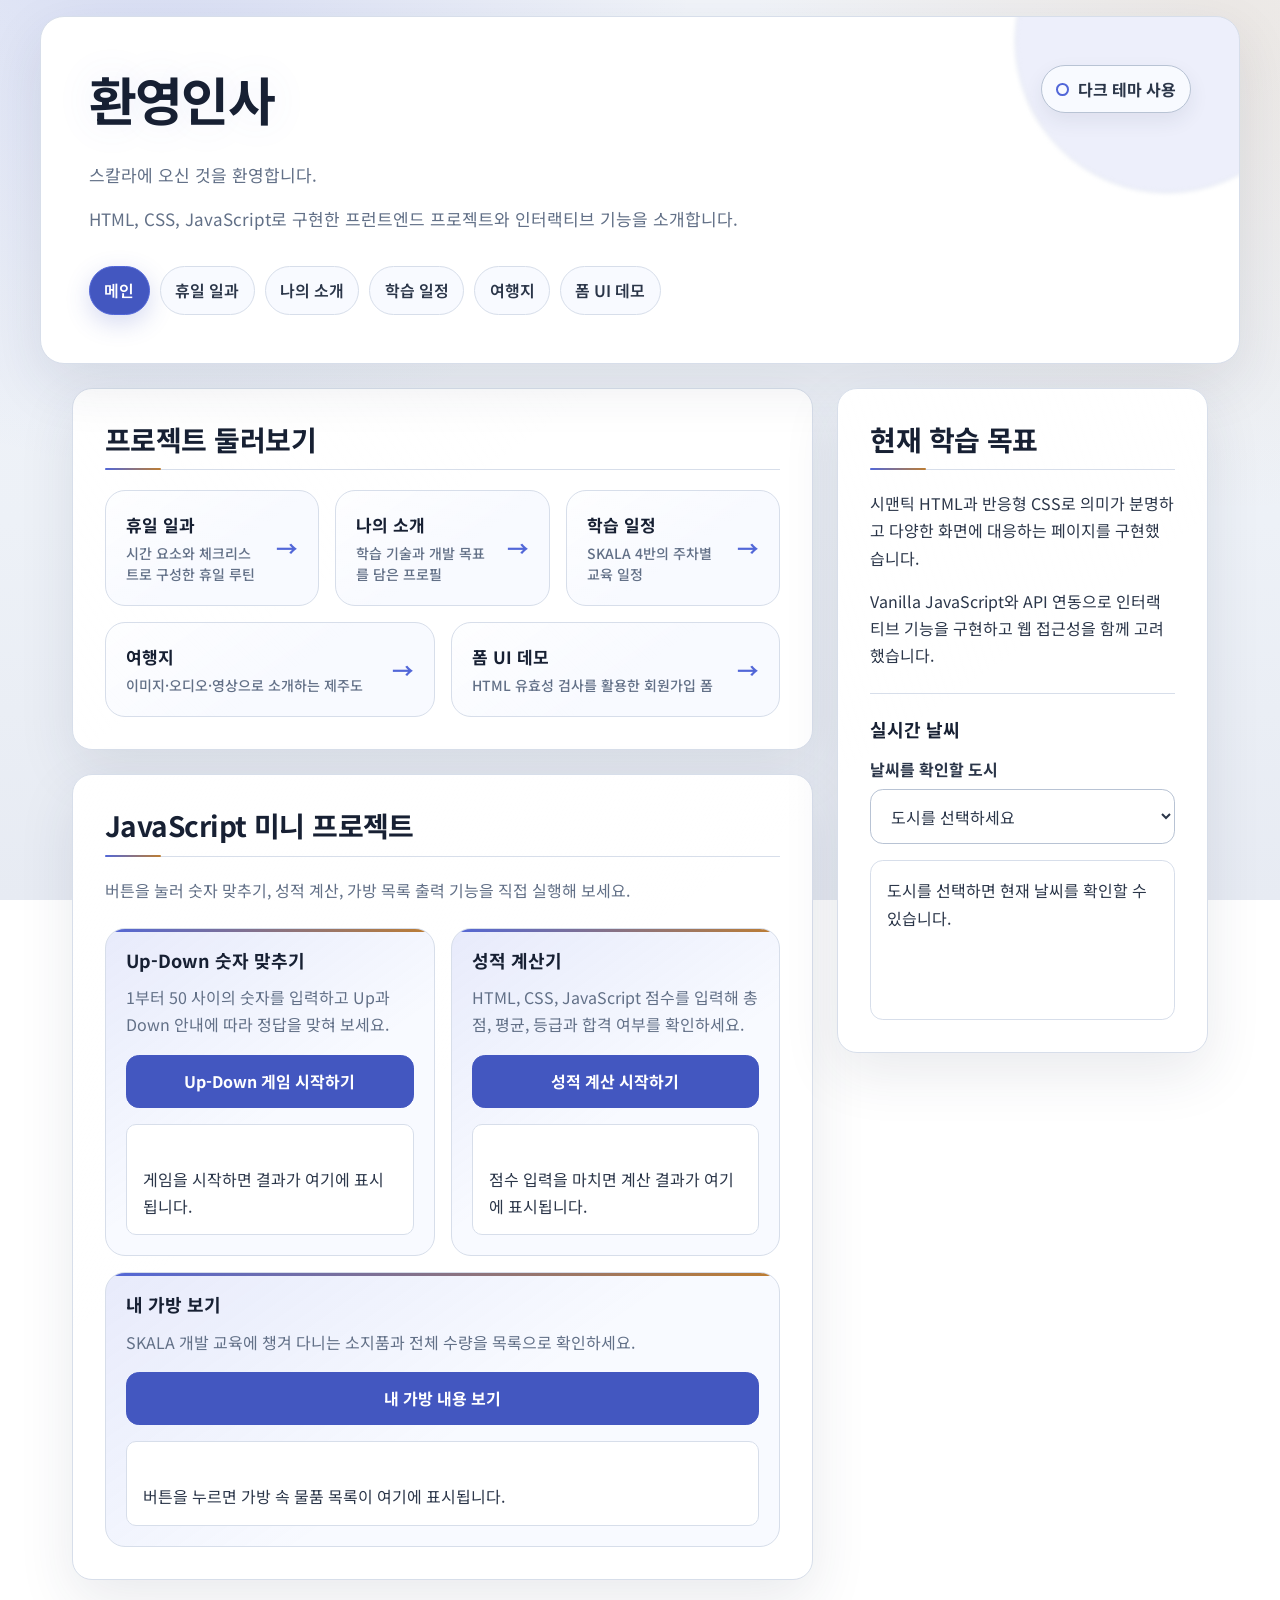
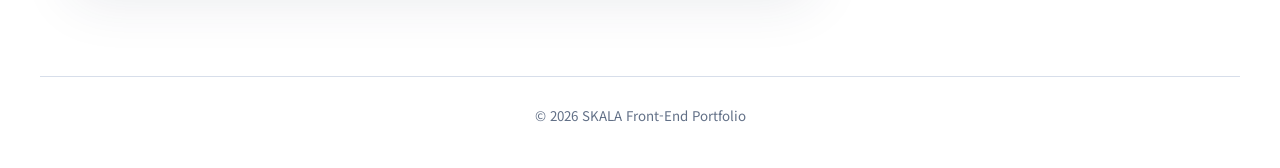
==== commit 82d99efe: "✨ feat(ui): 전 페이지 인터랙션과 반응형 UX 고도화 - 메인 포털 레이아웃과 프로젝트 카드 정보 구조 개선 - 라이트·다크 테마, 본문 바로가기와 공통 reveal 모션" ====
--- a/html/index.html
+++ b/html/index.html
@@ -6,15 +6,17 @@
     <meta name="description" content="HTML, CSS, JavaScript로 구현한 프런트엔드 학습 프로젝트와 인터랙티브 기능을 소개합니다.">
     <title>Welcome SKALA</title>
     <script src="../script/theme.js"></script>
+    <script src="../script/motion.js"></script>
     <link rel="stylesheet" href="https://fonts.googleapis.com/css2?family=Noto+Sans+KR:wght@400;500;600;700&amp;display=swap">
     <link rel="stylesheet" href="../css/style.css">
   </head>
   <body class="page-index">
+    <a class="skip-link" href="#main-content">본문 바로가기</a>
     <header class="site-header container portal-header">
       <h1>환영인사</h1>
       <p>스칼라에 오신 것을 환영합니다.</p>
       <p>HTML, CSS, JavaScript로 구현한 프런트엔드 프로젝트와 인터랙티브 기능을 소개합니다.</p>
-      <button class="theme-toggle" type="button" aria-pressed="false" hidden>다크 테마 사용</button>
+      <button class="theme-toggle" type="button" hidden>다크 테마 사용</button>
       <nav class="site-nav" aria-label="주요 페이지">
         <ul class="nav-list">
           <li><a href="index.html" aria-current="page">메인</a></li>
@@ -26,21 +28,78 @@
         </ul>
       </nav>
     </header>
-    <main class="site-main container">
+    <main class="site-main container" id="main-content">
       <div class="portal-layout">
-        <section aria-labelledby="portal-heading">
-          <h2 id="portal-heading">프로젝트 둘러보기</h2>
-          <nav aria-label="프로젝트 페이지 바로가기">
-            <ul class="portal-grid">
-              <li><a class="portal-card" href="holiday.html">휴일 일과</a></li>
-              <li><a class="portal-card" href="myProfile.html">나의 소개</a></li>
-              <li><a class="portal-card" href="myClass.html">학습 일정</a></li>
-              <li><a class="portal-card" href="myTrip.html">여행지</a></li>
-              <li><a class="portal-card" href="signUp.html">폼 UI 데모</a></li>
-            </ul>
-          </nav>
-        </section>
-        <aside class="learning-status" aria-label="학습 및 실시간 정보">
+        <div class="portal-primary">
+          <section class="portal-projects" aria-labelledby="portal-heading">
+            <h2 id="portal-heading">프로젝트 둘러보기</h2>
+            <nav aria-label="프로젝트 페이지 바로가기">
+              <ul class="portal-grid">
+                <li>
+                  <a class="portal-card reveal-on-scroll" href="holiday.html">
+                    <strong>휴일 일과</strong>
+                    <small>시간 요소와 체크리스트로 구성한 휴일 루틴</small>
+                  </a>
+                </li>
+                <li>
+                  <a class="portal-card reveal-on-scroll" href="myProfile.html">
+                    <strong>나의 소개</strong>
+                    <small>학습 기술과 개발 목표를 담은 프로필</small>
+                  </a>
+                </li>
+                <li>
+                  <a class="portal-card reveal-on-scroll" href="myClass.html">
+                    <strong>학습 일정</strong>
+                    <small>SKALA 4반의 주차별 교육 일정</small>
+                  </a>
+                </li>
+                <li>
+                  <a class="portal-card reveal-on-scroll" href="myTrip.html">
+                    <strong>여행지</strong>
+                    <small>이미지·오디오·영상으로 소개하는 제주도</small>
+                  </a>
+                </li>
+                <li>
+                  <a class="portal-card reveal-on-scroll" href="signUp.html">
+                    <strong>폼 UI 데모</strong>
+                    <small>HTML 유효성 검사를 활용한 회원가입 폼</small>
+                  </a>
+                </li>
+              </ul>
+            </nav>
+          </section>
+          <section class="javascript-practice reveal-on-scroll" aria-labelledby="javascript-practice-heading">
+            <h2 id="javascript-practice-heading">JavaScript 미니 프로젝트</h2>
+            <p>버튼을 눌러 숫자 맞추기, 성적 계산, 가방 목록 출력 기능을 직접 실행해 보세요.</p>
+            <div class="practice-grid">
+              <article class="practice-card" aria-labelledby="up-down-heading">
+                <h3 id="up-down-heading">Up-Down 숫자 맞추기</h3>
+                <p>1부터 50 사이의 숫자를 입력하고 Up과 Down 안내에 따라 정답을 맞혀 보세요.</p>
+                <button type="button" id="up-down-start" aria-controls="up-down-status">Up-Down 게임 시작하기</button>
+                <div class="practice-result" id="up-down-status" aria-live="polite" aria-atomic="true">
+                  게임을 시작하면 결과가 여기에 표시됩니다.
+                </div>
+              </article>
+              <article class="practice-card" aria-labelledby="grade-heading">
+                <h3 id="grade-heading">성적 계산기</h3>
+                <p>HTML, CSS, JavaScript 점수를 입력해 총점, 평균, 등급과 합격 여부를 확인하세요.</p>
+                <button type="button" id="grade-start" aria-controls="grade-result">성적 계산 시작하기</button>
+                <div class="practice-result" id="grade-result" aria-live="polite" aria-atomic="true">
+                  점수 입력을 마치면 계산 결과가 여기에 표시됩니다.
+                </div>
+              </article>
+              <article class="practice-card" aria-labelledby="bag-heading">
+                <h3 id="bag-heading">내 가방 보기</h3>
+                <p>SKALA 개발 교육에 챙겨 다니는 소지품과 전체 수량을 목록으로 확인하세요.</p>
+                <button type="button" id="bag-show" aria-controls="bag-result">내 가방 내용 보기</button>
+                <div class="practice-result" id="bag-result" aria-live="polite" aria-atomic="true">
+                  버튼을 누르면 가방 속 물품 목록이 여기에 표시됩니다.
+                </div>
+              </article>
+            </div>
+          </section>
+        </div>
+        <aside class="learning-status reveal-on-scroll" aria-labelledby="learning-status-heading">
           <h2 id="learning-status-heading">현재 학습 목표</h2>
           <p>시맨틱 HTML과 반응형 CSS로 의미가 분명하고 다양한 화면에 대응하는 페이지를 구현했습니다.</p>
           <p>Vanilla JavaScript와 API 연동으로 인터랙티브 기능을 구현하고 웹 접근성을 함께 고려했습니다.</p>
@@ -62,36 +121,6 @@
           </section>
         </aside>
       </div>
-      <section class="javascript-practice" aria-labelledby="javascript-practice-heading">
-        <h2 id="javascript-practice-heading">JavaScript 미니 프로젝트</h2>
-        <p>버튼을 눌러 숫자 맞추기, 성적 계산, 가방 목록 출력 기능을 직접 실행해 보세요.</p>
-        <div class="practice-grid">
-          <article class="practice-card" aria-labelledby="up-down-heading">
-            <h3 id="up-down-heading">Up-Down 숫자 맞추기</h3>
-            <p>1부터 50 사이의 숫자를 입력하고 Up과 Down 안내에 따라 정답을 맞혀 보세요.</p>
-            <button type="button" id="up-down-start" aria-controls="up-down-status">Up-Down 게임 시작하기</button>
-            <div class="practice-result" id="up-down-status" aria-live="polite" aria-atomic="true">
-              게임을 시작하면 결과가 여기에 표시됩니다.
-            </div>
-          </article>
-          <article class="practice-card" aria-labelledby="grade-heading">
-            <h3 id="grade-heading">성적 계산기</h3>
-            <p>HTML, CSS, JavaScript 점수를 입력해 총점, 평균, 등급과 합격 여부를 확인하세요.</p>
-            <button type="button" id="grade-start" aria-controls="grade-result">성적 계산 시작하기</button>
-            <div class="practice-result" id="grade-result" aria-live="polite" aria-atomic="true">
-              점수 입력을 마치면 계산 결과가 여기에 표시됩니다.
-            </div>
-          </article>
-          <article class="practice-card" aria-labelledby="bag-heading">
-            <h3 id="bag-heading">내 가방 보기</h3>
-            <p>SKALA 개발 교육에 챙겨 다니는 소지품과 전체 수량을 목록으로 확인하세요.</p>
-            <button type="button" id="bag-show" aria-controls="bag-result">내 가방 내용 보기</button>
-            <div class="practice-result" id="bag-result" aria-live="polite" aria-atomic="true">
-              버튼을 누르면 가방 속 물품 목록이 여기에 표시됩니다.
-            </div>
-          </article>
-        </div>
-      </section>
     </main>
     <footer class="site-footer container">
       <small>© 2026 SKALA Front-End Portfolio</small>
--- a/css/style.css
+++ b/css/style.css
@@ -26,6 +26,9 @@
   --color-warning-soft: rgba(173, 74, 54, 0.1);
   --color-focus: #8a5d00;
   --color-on-primary: #ffffff;
+  --color-today-start: #3549a8;
+  --color-today-end: #70420d;
+  --color-on-today: #ffffff;
   --color-placeholder: #748197;
   --color-mark: #684300;
   --color-mark-background: #fff0c7;
@@ -44,7 +47,14 @@
   --shadow-control: 0 0.5rem 1.25rem rgba(37, 48, 74, 0.08);
   --focus-ring: 0 0 0 0.25rem rgba(138, 93, 0, 0.14);
   --content-max-width: 75rem;
-  --transition: 200ms ease;
+  --motion-duration-instant: 120ms;
+  --motion-duration-fast: 200ms;
+  --motion-duration-base: 340ms;
+  --motion-duration-emphasis: 600ms;
+  --motion-ease-standard: cubic-bezier(0.2, 0.8, 0.2, 1);
+  --motion-distance-small: 0.375rem;
+  --motion-distance-medium: 0.75rem;
+  --transition: var(--motion-duration-fast) var(--motion-ease-standard);
 }
 
 :root[data-theme="dark"] {
@@ -74,6 +84,9 @@
   --color-warning: #ffab91;
   --color-warning-soft: rgba(255, 126, 103, 0.12);
   --color-focus: #ffd166;
+  --color-today-start: #34489e;
+  --color-today-end: #67400f;
+  --color-on-today: #ffffff;
   --color-placeholder: #7f8ca1;
   --color-mark: #ffe0ad;
   --color-mark-background: rgba(231, 181, 111, 0.16);
@@ -173,6 +186,61 @@
   box-shadow: var(--focus-ring);
 }
 
+.skip-link {
+  position: fixed;
+  z-index: 1000;
+  top: 0.75rem;
+  left: 0.75rem;
+  padding: 0.7rem 1rem;
+  border: 0.125rem solid var(--color-focus);
+  border-radius: var(--radius-small);
+  background: var(--color-heading);
+  color: var(--color-surface);
+  font-weight: 700;
+  text-decoration: none;
+  transform: translateY(calc(-100% - 1rem));
+  transition: transform var(--transition);
+}
+
+.skip-link:focus-visible {
+  color: var(--color-surface);
+  transform: translateY(0);
+}
+
+.motion-ready .reveal,
+.motion-ready .reveal-on-scroll {
+  opacity: 0;
+  transform: translateY(var(--motion-distance-medium));
+}
+
+.motion-ready .reveal.is-revealed,
+.motion-ready .reveal-on-scroll.is-revealed {
+  opacity: 1;
+  transform: translateY(0);
+  transition:
+    opacity var(--motion-duration-base) var(--motion-ease-standard),
+    transform var(--motion-duration-base) var(--motion-ease-standard);
+}
+
+.motion-ready .reveal:focus-within,
+.motion-ready .reveal-on-scroll:focus-within {
+  opacity: 1;
+  transform: none;
+  transition: none;
+}
+
+.motion-ready .reveal-delay-1.is-revealed {
+  transition-delay: 60ms;
+}
+
+.motion-ready .reveal-delay-2.is-revealed {
+  transition-delay: 120ms;
+}
+
+.motion-ready .reveal-delay-3.is-revealed {
+  transition-delay: 180ms;
+}
+
 .container {
   width: 100%;
   max-width: var(--content-max-width);
@@ -275,13 +343,22 @@
   transform: translateY(-0.125rem);
 }
 
-.theme-toggle[aria-pressed="true"] {
+.theme-toggle:active,
+.practice-card button:active,
+.form-actions button:active,
+.weather-retry:active,
+.trip-gallery-open:active,
+.trip-lightbox-close:active {
+  transform: scale(0.98);
+}
+
+.theme-toggle[data-theme-state="dark"] {
   border-color: var(--color-primary);
   background: var(--color-primary-soft);
   color: var(--color-primary-hover);
 }
 
-.theme-toggle[aria-pressed="true"]::before {
+.theme-toggle[data-theme-state="dark"]::before {
   background: var(--color-primary);
   box-shadow: 0 0 0.75rem var(--color-primary);
 }
@@ -356,6 +433,7 @@
 .site-main > section,
 .site-main > article > section,
 .portal-layout > section,
+.portal-primary > section,
 .portal-layout > aside,
 .site-main > aside,
 .result-card {
@@ -393,6 +471,68 @@
   grid-column: 1 / -1;
 }
 
+.routine-card {
+  --routine-accent: var(--color-primary);
+  position: relative;
+  overflow: hidden;
+  border-top: 0.25rem solid var(--routine-accent);
+}
+
+.routine-card--afternoon {
+  --routine-accent: var(--color-accent);
+}
+
+.routine-card--evening {
+  --routine-accent: var(--color-success);
+}
+
+.routine-list {
+  position: relative;
+  padding-left: 0;
+  list-style: none;
+}
+
+.routine-list::before {
+  position: absolute;
+  top: 0.85rem;
+  bottom: 0.85rem;
+  left: 0.42rem;
+  width: 0.125rem;
+  border-radius: 999px;
+  background: var(--color-border);
+  content: "";
+}
+
+.routine-list li {
+  position: relative;
+  padding-left: 2rem;
+}
+
+.routine-list li::before {
+  position: absolute;
+  top: 0.72rem;
+  left: 0;
+  width: 0.95rem;
+  height: 0.95rem;
+  border: 0.2rem solid var(--color-surface);
+  border-radius: 50%;
+  background: var(--routine-accent);
+  box-shadow: 0 0 0 0.0625rem var(--routine-accent);
+  content: "";
+}
+
+.routine-list li + li {
+  margin-top: 1.1rem;
+}
+
+.routine-list p {
+  margin-bottom: 0;
+}
+
+.holiday-checklist {
+  border-top: 0.25rem solid var(--color-accent);
+}
+
 .page-profile .site-main > article {
   display: grid;
   grid-template-columns: repeat(2, minmax(0, 1fr));
@@ -401,6 +541,63 @@
 
 .page-profile .site-main > article > section + section {
   margin-top: 0;
+}
+
+.profile-card--wide {
+  grid-column: 1 / -1;
+}
+
+.profile-intro {
+  background:
+    linear-gradient(135deg, var(--color-primary-soft), transparent 58%),
+    var(--color-surface);
+}
+
+.profile-card > :last-child {
+  margin-bottom: 0;
+}
+
+.trait-list {
+  display: grid;
+  grid-template-columns: minmax(6rem, 0.3fr) minmax(0, 1fr);
+  gap: 0.75rem 1rem;
+}
+
+.trait-list dt,
+.trait-list dd {
+  margin: 0;
+  padding: 0.75rem;
+  border-radius: var(--radius-small);
+  background: var(--color-surface-raised);
+}
+
+.trait-list dt {
+  align-self: stretch;
+  border-left: 0.1875rem solid var(--color-primary);
+}
+
+.skill-list {
+  display: flex;
+  padding: 0;
+  flex-wrap: wrap;
+  gap: 0.5rem;
+  list-style: none;
+}
+
+.skill-list li,
+.skill-list li + li {
+  margin: 0;
+  padding: 0.4rem 0.75rem;
+  border: 0.0625rem solid var(--color-border);
+  border-radius: 999px;
+  background: var(--color-surface);
+  color: var(--color-heading);
+  font-weight: 600;
+}
+
+.profile-principle blockquote {
+  border-radius: 0 var(--radius-small) var(--radius-small) 0;
+  font-size: 1.0625rem;
 }
 
 ol,
@@ -500,11 +697,31 @@
 }
 
 summary {
+  display: flex;
   padding: 0.875rem 1rem;
+  align-items: center;
+  justify-content: space-between;
+  gap: 1rem;
   color: var(--color-heading);
   font-weight: 700;
+  list-style: none;
   cursor: pointer;
   transition: background-color var(--transition), color var(--transition);
+}
+
+summary::-webkit-details-marker {
+  display: none;
+}
+
+summary::after {
+  width: 0.55rem;
+  height: 0.55rem;
+  flex: 0 0 auto;
+  border-right: 0.125rem solid currentColor;
+  border-bottom: 0.125rem solid currentColor;
+  content: "";
+  transform: rotate(45deg) translate(-0.1rem, -0.1rem);
+  transition: transform var(--transition);
 }
 
 summary:hover {
@@ -517,8 +734,28 @@
   background: var(--color-primary-soft);
 }
 
+details[open] summary::after {
+  transform: rotate(225deg) translate(-0.1rem, -0.1rem);
+}
+
 details > :not(summary) {
   margin: 1rem;
+}
+
+details[open] > :not(summary) {
+  animation: details-content-in var(--motion-duration-base) var(--motion-ease-standard) both;
+}
+
+@keyframes details-content-in {
+  from {
+    opacity: 0;
+    transform: translateY(calc(var(--motion-distance-small) * -1));
+  }
+
+  to {
+    opacity: 1;
+    transform: translateY(0);
+  }
 }
 
 progress {
@@ -586,7 +823,10 @@
 }
 
 .nav-list a:hover,
+.nav-list a:focus-visible,
 .result-actions a:hover,
+.result-actions a:focus-visible,
+.site-main > nav a:focus-visible,
 .site-main > nav a:hover {
   border-color: var(--color-primary);
   background: var(--color-primary-strong);
@@ -608,6 +848,16 @@
   gap: 1.5rem;
 }
 
+.portal-primary {
+  display: grid;
+  min-width: 0;
+  gap: 1.5rem;
+}
+
+.portal-primary > section {
+  margin: 0;
+}
+
 .portal-grid {
   display: flex;
   flex-wrap: wrap;
@@ -622,10 +872,11 @@
 
 .portal-card {
   position: relative;
-  display: flex;
+  display: grid;
   flex: 1;
+  grid-template-columns: minmax(0, 1fr) auto;
+  align-content: center;
   align-items: center;
-  justify-content: space-between;
   min-height: 5.5rem;
   padding: 1.25rem;
   border: 0.0625rem solid var(--color-border);
@@ -646,7 +897,27 @@
     box-shadow var(--transition);
 }
 
+.portal-card strong,
+.portal-card small {
+  grid-column: 1;
+}
+
+.portal-card strong {
+  margin-bottom: 0.2rem;
+  color: inherit;
+  font-size: 1.0625rem;
+}
+
+.portal-card small {
+  color: var(--color-text-muted);
+  font-size: 0.875rem;
+  font-weight: 500;
+  line-height: 1.5;
+}
+
 .portal-card::after {
+  grid-column: 2;
+  grid-row: 1 / span 2;
   margin-left: 1rem;
   color: var(--color-primary);
   content: "→";
@@ -655,7 +926,8 @@
   transition: color var(--transition), transform var(--transition);
 }
 
-.portal-card:hover {
+.portal-card:hover,
+.portal-card:focus-visible {
   border-color: var(--color-primary);
   background: var(--color-primary-strong);
   color: var(--color-on-primary);
@@ -663,12 +935,36 @@
   transform: translateY(-0.1875rem);
 }
 
-.portal-card:hover::after {
+.portal-card:hover::after,
+.portal-card:focus-visible::after {
   color: var(--color-on-primary);
   transform: translateX(0.25rem);
 }
 
+.portal-card:hover small,
+.portal-card:focus-visible small {
+  color: var(--color-on-primary);
+}
+
+.portal-grid li:nth-child(2) .portal-card.is-revealed {
+  transition-delay: 50ms;
+}
+
+.portal-grid li:nth-child(3) .portal-card.is-revealed {
+  transition-delay: 100ms;
+}
+
+.portal-grid li:nth-child(4) .portal-card.is-revealed {
+  transition-delay: 150ms;
+}
+
+.portal-grid li:nth-child(5) .portal-card.is-revealed {
+  transition-delay: 200ms;
+}
+
 .learning-status {
+  position: sticky;
+  top: 1rem;
   margin-top: 0;
   border-top: 0.1875rem solid var(--color-primary);
 }
@@ -728,6 +1024,62 @@
   background: var(--color-success-soft);
 }
 
+.weather-result.weather-state-enter,
+.practice-result[data-state] {
+  animation: status-enter 260ms var(--motion-ease-standard) both;
+}
+
+.weather-loading-indicator {
+  display: inline-block;
+  margin-left: 0.4rem;
+  color: var(--color-primary-hover);
+  letter-spacing: 0.12em;
+  animation: weather-loading-pulse 700ms ease-in-out 3 alternate;
+}
+
+.weather-retry {
+  width: 100%;
+  padding: 0.7rem 0.9rem;
+  border: 0.0625rem solid var(--color-warning);
+  border-radius: var(--radius-small);
+  background: transparent;
+  color: inherit;
+  font-weight: 700;
+  cursor: pointer;
+  transition:
+    color var(--transition),
+    background-color var(--transition),
+    transform var(--transition);
+}
+
+.weather-retry:hover,
+.weather-retry:focus-visible {
+  background: var(--color-warning);
+  color: var(--color-surface);
+}
+
+@keyframes status-enter {
+  from {
+    opacity: 0;
+    transform: translateY(var(--motion-distance-small));
+  }
+
+  to {
+    opacity: 1;
+    transform: translateY(0);
+  }
+}
+
+@keyframes weather-loading-pulse {
+  from {
+    opacity: 0.35;
+  }
+
+  to {
+    opacity: 1;
+  }
+}
+
 .weather-data-list {
   display: grid;
   grid-template-columns: max-content minmax(0, 1fr);
@@ -740,7 +1092,7 @@
 }
 
 .javascript-practice {
-  margin-top: 1.5rem;
+  margin-top: 0;
 }
 
 .javascript-practice > p {
@@ -752,6 +1104,14 @@
   grid-template-columns: repeat(3, minmax(0, 1fr));
   gap: 1rem;
   margin-top: 1.5rem;
+}
+
+.portal-primary .practice-grid {
+  grid-template-columns: repeat(2, minmax(0, 1fr));
+}
+
+.portal-primary .practice-card:last-child {
+  grid-column: 1 / -1;
 }
 
 .practice-card {
@@ -878,6 +1238,12 @@
   -webkit-overflow-scrolling: touch;
 }
 
+.table-scroll:focus-visible {
+  outline: 0.1875rem solid var(--color-focus);
+  outline-offset: 0.1875rem;
+  box-shadow: var(--focus-ring);
+}
+
 table {
   width: 100%;
   min-width: 52rem;
@@ -920,6 +1286,458 @@
 
 tbody tr:hover > * {
   background: var(--color-surface-hover);
+}
+
+.schedule-dashboard {
+  display: grid;
+  min-width: 0;
+  grid-template-columns: minmax(0, 1fr);
+  gap: 1.5rem;
+}
+
+.schedule-dashboard > h2,
+.schedule-dashboard > p {
+  margin-bottom: 0;
+}
+
+.schedule-summary {
+  display: grid;
+  gap: 1rem;
+  padding: clamp(1rem, 3vw, 1.5rem);
+  border: 0.0625rem solid var(--color-border);
+  border-radius: var(--radius);
+  background:
+    linear-gradient(145deg, var(--color-primary-soft), transparent 58%),
+    var(--color-surface-raised);
+}
+
+.schedule-summary > :last-child {
+  margin-bottom: 0;
+}
+
+.schedule-meta {
+  display: grid;
+  grid-template-columns: repeat(4, minmax(0, 1fr));
+  grid-template-rows: auto auto;
+  grid-auto-flow: column;
+  column-gap: 0.75rem;
+  row-gap: 0;
+}
+
+.schedule-meta dt,
+.schedule-meta dd {
+  min-width: 0;
+  margin: 0;
+  border-right: 0.0625rem solid var(--color-border);
+  border-left: 0.0625rem solid var(--color-border);
+  background: var(--color-surface);
+  transition: border-color var(--transition), background-color var(--transition);
+}
+
+.schedule-meta dt {
+  padding: 0.75rem 1rem 0.2rem;
+  border-top: 0.0625rem solid var(--color-border);
+  border-radius: var(--radius-small) var(--radius-small) 0 0;
+}
+
+.schedule-meta dd {
+  padding: 0.2rem 1rem 0.75rem;
+  border-bottom: 0.0625rem solid var(--color-border);
+  border-radius: 0 0 var(--radius-small) var(--radius-small);
+}
+
+.schedule-meta dt:hover,
+.schedule-meta dt:hover + dd,
+.schedule-meta dd:hover {
+  border-color: var(--color-border-strong);
+  background: var(--color-surface-hover);
+}
+
+.schedule-meta dt {
+  color: var(--color-text-muted);
+  font-size: 0.875rem;
+  font-weight: 600;
+}
+
+.schedule-meta dd {
+  color: var(--color-heading);
+  font-size: 1.0625rem;
+  font-weight: 700;
+}
+
+.schedule-week-browser {
+  min-width: 0;
+  padding: 1.25rem;
+  border: 0.0625rem solid var(--color-border);
+  border-radius: var(--radius);
+  background:
+    linear-gradient(145deg, var(--color-primary-soft), transparent 62%),
+    var(--color-surface-raised);
+}
+
+.schedule-week-browser h3 {
+  margin-bottom: 0;
+  color: var(--color-heading);
+}
+
+.schedule-week-heading {
+  display: flex;
+  margin-bottom: 0.35rem;
+  align-items: center;
+  justify-content: space-between;
+  gap: 1rem;
+}
+
+.schedule-week-progress {
+  display: flex;
+  margin: 0;
+  align-items: baseline;
+  gap: 0.2rem;
+  color: var(--color-text-muted);
+  font-variant-numeric: tabular-nums;
+}
+
+.schedule-week-progress strong {
+  color: var(--color-primary-hover);
+  font-size: 1.35rem;
+}
+
+.schedule-week-browser > p {
+  margin-bottom: 1rem;
+  color: var(--color-text-muted);
+  font-size: 0.925rem;
+}
+
+.schedule-week-scroller {
+  width: 100%;
+  max-width: 100%;
+  padding: 0.5rem;
+  overflow-x: auto;
+  overscroll-behavior-inline: contain;
+  border: 0.0625rem solid var(--color-border-strong);
+  border-radius: var(--radius-small);
+  background: var(--color-surface-input);
+  scroll-padding-inline: 0.5rem;
+  scroll-snap-type: inline mandatory;
+  scrollbar-color: var(--color-primary) var(--color-surface-input);
+  -webkit-overflow-scrolling: touch;
+}
+
+.schedule-week-scroller:focus-visible {
+  border-color: var(--color-primary);
+  outline: 0.1875rem solid var(--color-focus);
+  outline-offset: 0.1875rem;
+  box-shadow: var(--focus-ring);
+}
+
+.schedule-week-list {
+  display: flex;
+  width: max-content;
+  padding: 0.15rem;
+  gap: 0.75rem;
+  list-style: none;
+}
+
+.schedule-week-slide {
+  flex: 0 0 auto;
+  margin: 0;
+  scroll-snap-align: start;
+  scroll-snap-stop: normal;
+}
+
+.schedule-week-card {
+  display: grid;
+  width: clamp(18rem, 42vw, 30rem);
+  height: 100%;
+  min-width: 0;
+  margin-top: 0;
+  padding: 1rem;
+  flex: 0 0 auto;
+  gap: 0.55rem;
+  border: 0.0625rem solid var(--color-border);
+  border-radius: var(--radius-small);
+  background: var(--color-surface-raised);
+  color: var(--color-text);
+  box-shadow: var(--shadow-control);
+  font: inherit;
+  text-align: left;
+  cursor: pointer;
+  transition:
+    border-color var(--transition),
+    background-color var(--transition),
+    box-shadow var(--transition),
+    transform var(--transition);
+}
+
+.schedule-week-card:hover,
+.schedule-week-card:focus-visible {
+  border-color: var(--color-primary);
+  box-shadow: var(--shadow);
+}
+
+.schedule-week-slide + .schedule-week-slide {
+  margin-top: 0;
+}
+
+.schedule-week-card.is-active {
+  border-color: var(--color-primary);
+  background:
+    linear-gradient(135deg, var(--color-primary-soft), transparent 68%),
+    var(--color-surface-raised);
+  box-shadow: var(--shadow-current);
+  transform: translateY(-0.1rem);
+}
+
+.schedule-week-card.has-today:not(.is-active) {
+  border-color: var(--color-today-start);
+  box-shadow:
+    inset 0 0 0 0.0625rem var(--color-primary-soft),
+    var(--shadow-control);
+}
+
+.schedule-week-card-title {
+  color: var(--color-heading);
+  font-size: 1.1rem;
+}
+
+.schedule-week-card.is-active .schedule-week-card-title {
+  color: var(--color-primary-hover);
+}
+
+.schedule-week-range {
+  margin-bottom: 0;
+  color: var(--color-text-muted);
+  font-size: 0.875rem;
+}
+
+.schedule-week-range time {
+  margin: 0;
+  padding: 0;
+  border: 0;
+  border-radius: 0;
+  background: transparent;
+  color: inherit;
+  font-weight: 600;
+}
+
+.schedule-week-days {
+  display: grid;
+  padding: 0;
+  grid-template-columns: repeat(auto-fit, minmax(3.25rem, 1fr));
+  gap: 0.4rem;
+  list-style: none;
+}
+
+.schedule-week-day,
+.schedule-week-day + .schedule-week-day {
+  min-width: 0;
+  margin-top: 0;
+}
+
+.schedule-week-day time {
+  display: grid;
+  min-height: 4.25rem;
+  margin: 0;
+  padding: 0.45rem 0.25rem;
+  place-content: center;
+  place-items: center;
+  border-color: var(--color-border);
+  border-radius: 0.65rem;
+  background: var(--color-surface);
+  color: var(--color-text);
+  font-size: 0.8rem;
+  line-height: 1.25;
+}
+
+.schedule-week-day time span {
+  color: var(--color-text-muted);
+  font-size: 0.75rem;
+  font-weight: 600;
+}
+
+.schedule-week-day time strong {
+  color: var(--color-heading);
+  font-size: 0.85rem;
+}
+
+.schedule-week-day.is-today time {
+  border-color: var(--color-primary);
+  background: linear-gradient(145deg, var(--color-today-start), var(--color-today-end));
+  color: var(--color-on-today);
+  box-shadow:
+    0 0 0 0.18rem var(--color-primary-soft),
+    0 0.5rem 1.2rem var(--color-glow-primary);
+  animation: schedule-current-date-in 700ms cubic-bezier(0.2, 0.8, 0.2, 1) both;
+}
+
+.schedule-week-day.is-today time span,
+.schedule-week-day.is-today time strong,
+.schedule-week-day.is-today time small {
+  color: var(--color-on-today);
+}
+
+.schedule-week-day.is-today time small {
+  margin-top: 0.1rem;
+  font-size: 0.625rem;
+  font-weight: 700;
+  letter-spacing: 0.08em;
+}
+
+.schedule-status {
+  min-height: 1.7em;
+  margin: 0;
+  padding-left: 0.75rem;
+  border-left: 0.1875rem solid var(--color-primary);
+  color: var(--color-text-muted);
+}
+
+.schedule-table {
+  min-width: 64rem;
+}
+
+.schedule-table tbody th[scope="rowgroup"] {
+  min-width: 5.5rem;
+  background: var(--color-accent-soft);
+  color: var(--color-accent);
+  text-align: center;
+  vertical-align: middle;
+  white-space: nowrap;
+}
+
+.schedule-table tbody th[scope="row"] {
+  min-width: 8rem;
+  vertical-align: middle;
+}
+
+.schedule-table tbody tr.schedule-today > th[scope="row"] {
+  background: var(--color-primary-soft);
+  box-shadow: inset 0.25rem 0 0 var(--color-primary);
+}
+
+.schedule-table tbody tr.schedule-today time[aria-current="date"] {
+  border-color: var(--color-primary);
+  background: var(--color-surface-raised);
+  color: var(--color-heading);
+}
+
+.schedule-content-enter tr {
+  animation: schedule-content-in 220ms var(--motion-ease-standard) both;
+}
+
+.schedule-content-enter tr:nth-child(2) {
+  animation-delay: 30ms;
+}
+
+.schedule-content-enter tr:nth-child(3) {
+  animation-delay: 60ms;
+}
+
+.schedule-content-enter tr:nth-child(n + 4) {
+  animation-delay: 90ms;
+}
+
+@keyframes schedule-current-date-in {
+  from {
+    opacity: 0;
+    transform: translateY(0.35rem) scale(0.92);
+  }
+
+  to {
+    opacity: 1;
+    transform: translateY(0) scale(1);
+  }
+}
+
+@keyframes schedule-content-in {
+  from {
+    opacity: 0;
+    transform: translateY(var(--motion-distance-small));
+  }
+
+  to {
+    opacity: 1;
+    transform: translateY(0);
+  }
+}
+
+.schedule-course {
+  min-width: 18rem;
+  color: var(--color-heading);
+  font-weight: 600;
+}
+
+.schedule-course p {
+  margin-bottom: 0;
+}
+
+.schedule-badge {
+  display: inline-flex;
+  margin: 0.125rem 0.25rem 0.125rem 0;
+  padding: 0.2rem 0.625rem;
+  align-items: center;
+  border: 0.0625rem solid var(--color-border);
+  border-radius: 999px;
+  background: var(--color-surface-raised);
+  color: var(--color-text-muted);
+  font-size: 0.8125rem;
+  font-weight: 700;
+  line-height: 1.4;
+  white-space: nowrap;
+}
+
+.schedule-badge[data-kind="course"] {
+  border-color: var(--color-primary);
+  background: var(--color-primary-soft);
+  color: var(--color-primary-hover);
+}
+
+.schedule-badge[data-kind="special"] {
+  border-color: var(--color-accent);
+  background: var(--color-accent-soft);
+  color: var(--color-accent);
+}
+
+.schedule-badge[data-kind="project"] {
+  border-color: var(--color-success);
+  background: var(--color-success-soft);
+  color: var(--color-success);
+}
+
+.schedule-badge[data-kind="evaluation"] {
+  border-color: var(--color-warning);
+  background: var(--color-warning-soft);
+  color: var(--color-warning);
+}
+
+.schedule-badge[data-kind="holiday"] {
+  border-color: var(--color-border-strong);
+  background: var(--color-surface-hover);
+  color: var(--color-text-muted);
+}
+
+.schedule-empty {
+  padding: 1.5rem;
+  background: var(--color-surface-raised);
+  color: var(--color-text-muted);
+  text-align: center;
+}
+
+.schedule-reference {
+  margin-top: 0;
+}
+
+.schedule-reference > summary {
+  color: var(--color-heading);
+}
+
+.schedule-reference > summary:hover,
+.schedule-reference > summary:focus-visible {
+  background: var(--color-primary-soft);
+  color: var(--color-primary-hover);
+}
+
+.schedule-reference > p {
+  color: var(--color-text-muted);
 }
 
 .sign-up-form {
@@ -935,6 +1753,79 @@
   box-shadow: var(--shadow);
 }
 
+.form-progress {
+  margin-block: 1.5rem;
+  padding: clamp(1rem, 3vw, 1.5rem);
+  border: 0.0625rem solid var(--color-border);
+  border-radius: var(--radius);
+  background:
+    linear-gradient(145deg, var(--color-primary-soft), transparent 64%),
+    var(--color-surface-raised);
+}
+
+.form-progress h2 {
+  font-size: 1.25rem;
+}
+
+.form-step-list {
+  display: grid;
+  margin-bottom: 1rem;
+  padding: 0;
+  grid-template-columns: repeat(5, minmax(0, 1fr));
+  gap: 0.5rem;
+  list-style: none;
+}
+
+.form-step-list li,
+.form-step-list li + li {
+  margin: 0;
+}
+
+.form-step-list a {
+  display: flex;
+  min-height: 100%;
+  padding: 0.6rem 0.7rem;
+  align-items: center;
+  border: 0.0625rem solid var(--color-border);
+  border-radius: var(--radius-small);
+  background: var(--color-surface);
+  color: var(--color-text-muted);
+  font-size: 0.875rem;
+  font-weight: 600;
+  text-decoration: none;
+  transition:
+    color var(--transition),
+    background-color var(--transition),
+    border-color var(--transition),
+    transform var(--transition);
+}
+
+.form-step-list a:hover,
+.form-step-list a:focus-visible,
+.form-step-list a[aria-current="step"] {
+  border-color: var(--color-primary);
+  background: var(--color-primary-soft);
+  color: var(--color-primary-hover);
+  transform: translateY(-0.1rem);
+}
+
+.form-progress > label {
+  display: block;
+  margin-bottom: 0.35rem;
+  color: var(--color-heading);
+  font-weight: 700;
+}
+
+.form-progress progress {
+  max-width: none;
+}
+
+.form-progress #form-progress-status {
+  margin-block: 0.5rem 0;
+  color: var(--color-primary-hover);
+  font-weight: 700;
+}
+
 fieldset {
   min-width: 0;
   margin: 0;
@@ -942,6 +1833,17 @@
   border: 0.0625rem solid var(--color-border);
   border-radius: var(--radius);
   background: var(--color-surface-raised);
+  scroll-margin-top: 1rem;
+  transition:
+    border-color var(--transition),
+    box-shadow var(--transition),
+    background-color var(--transition);
+}
+
+fieldset:focus-within {
+  border-color: var(--color-primary);
+  background: var(--color-surface);
+  box-shadow: 0 0 0 0.1875rem var(--color-primary-soft);
 }
 
 fieldset + fieldset {
@@ -996,6 +1898,19 @@
   box-shadow: 0 0 0 0.1875rem var(--color-primary-soft);
 }
 
+.sign-up-form input:user-invalid,
+.sign-up-form select:user-invalid,
+.sign-up-form textarea:user-invalid {
+  border-color: var(--color-warning);
+  box-shadow: 0 0 0 0.1875rem var(--color-warning-soft);
+}
+
+.sign-up-form input:required:user-valid,
+.sign-up-form select:required:user-valid,
+.sign-up-form textarea:required:user-valid {
+  border-color: var(--color-success);
+}
+
 .weather-controls select:focus-visible {
   border-color: var(--color-primary);
   background: var(--color-surface-input-focus);
@@ -1038,9 +1953,26 @@
 
 .sign-up-form input[type="radio"] + label,
 .sign-up-form input[type="checkbox"] + label {
-  display: inline;
-  margin-right: 1rem;
+  display: inline-flex;
+  margin: 0.25rem 0.65rem 0.25rem 0;
+  padding: 0.35rem 0.65rem;
+  align-items: center;
+  border: 0.0625rem solid var(--color-border);
+  border-radius: 999px;
+  background: var(--color-surface);
   font-weight: 500;
+  cursor: pointer;
+  transition:
+    color var(--transition),
+    background-color var(--transition),
+    border-color var(--transition);
+}
+
+.sign-up-form input[type="radio"]:checked + label,
+.sign-up-form input[type="checkbox"]:checked + label {
+  border-color: var(--color-primary);
+  background: var(--color-primary-soft);
+  color: var(--color-primary-hover);
 }
 
 .sign-up-form textarea {
@@ -1052,6 +1984,35 @@
   display: block;
   margin-top: 0.35rem;
   color: var(--color-text-muted);
+}
+
+.password-toggle {
+  margin-top: 0.5rem;
+  padding: 0.45rem 0.75rem;
+  border: 0.0625rem solid var(--color-border-strong);
+  border-radius: 999px;
+  background: var(--color-surface);
+  color: var(--color-primary-hover);
+  font-size: 0.875rem;
+  font-weight: 700;
+  cursor: pointer;
+  transition:
+    color var(--transition),
+    background-color var(--transition),
+    border-color var(--transition);
+}
+
+.password-toggle:hover,
+.password-toggle:focus-visible {
+  border-color: var(--color-primary);
+  background: var(--color-primary-soft);
+}
+
+#introduction-count {
+  color: var(--color-primary-hover);
+  font-variant-numeric: tabular-nums;
+  font-weight: 600;
+  text-align: right;
 }
 
 .form-actions {
@@ -1119,6 +2080,32 @@
   color: inherit;
 }
 
+.success-check {
+  display: inline-flex;
+  width: 2rem;
+  height: 2rem;
+  margin-right: 0.5rem;
+  align-items: center;
+  justify-content: center;
+  border-radius: 50%;
+  background: var(--color-success);
+  color: var(--color-surface);
+  box-shadow: var(--shadow-control);
+  animation: success-check-in var(--motion-duration-emphasis) var(--motion-ease-standard) both;
+}
+
+@keyframes success-check-in {
+  from {
+    opacity: 0;
+    transform: scale(0.65) rotate(-12deg);
+  }
+
+  to {
+    opacity: 1;
+    transform: scale(1) rotate(0);
+  }
+}
+
 .result-card aside {
   margin-top: 1.5rem;
   padding: 1rem 1.25rem;
@@ -1146,6 +2133,17 @@
   display: grid;
   grid-template-columns: repeat(3, 1fr);
   gap: 1.5rem;
+}
+
+.trip-grid--mosaic {
+  grid-auto-flow: dense;
+  align-items: stretch;
+}
+
+.trip-card--featured,
+.trip-card--gallery,
+.trip-card--video {
+  grid-column: span 2;
 }
 
 .trip-card {
@@ -1169,8 +2167,12 @@
 
 .trip-card:hover {
   border-color: var(--color-border-strong);
+}
+
+.trip-card--featured:hover,
+.trip-card--gallery:hover {
   box-shadow: var(--shadow-hover);
-  transform: translateY(-0.3125rem);
+  transform: translateY(-0.1875rem);
 }
 
 figure {
@@ -1187,8 +2189,70 @@
   transition: transform var(--transition);
 }
 
-.trip-card:hover figure img {
+.trip-card--featured:hover figure img,
+.trip-card--gallery:hover figure img {
   transform: scale(1.015);
+}
+
+.trip-figure {
+  position: relative;
+}
+
+.trip-card--featured .trip-figure img {
+  aspect-ratio: 16 / 9;
+}
+
+.trip-card--gallery {
+  display: grid;
+  grid-template-columns: repeat(2, minmax(0, 1fr));
+  align-content: start;
+  gap: 0 1rem;
+}
+
+.trip-card--gallery > h2 {
+  grid-column: 1 / -1;
+}
+
+.trip-card--gallery .trip-figure img {
+  aspect-ratio: 4 / 3;
+}
+
+.trip-card--gallery .trip-figure:first-of-type img {
+  object-position: center 42%;
+}
+
+.trip-gallery-open,
+.trip-lightbox-close {
+  padding: 0.55rem 0.8rem;
+  border: 0.0625rem solid var(--color-primary);
+  border-radius: 999px;
+  background: var(--color-surface-raised);
+  color: var(--color-primary-hover);
+  box-shadow: var(--shadow-control);
+  font-weight: 700;
+  cursor: pointer;
+  transition:
+    color var(--transition),
+    background-color var(--transition),
+    border-color var(--transition),
+    transform var(--transition),
+    box-shadow var(--transition);
+}
+
+.trip-gallery-open {
+  position: absolute;
+  top: 0.75rem;
+  right: 0.75rem;
+}
+
+.trip-gallery-open:hover,
+.trip-gallery-open:focus-visible,
+.trip-lightbox-close:hover,
+.trip-lightbox-close:focus-visible {
+  border-color: var(--color-primary-strong);
+  background: var(--color-primary-strong);
+  color: var(--color-on-primary);
+  box-shadow: var(--shadow);
 }
 
 figcaption {
@@ -1203,6 +2267,77 @@
   margin-top: auto;
 }
 
+.trip-lightbox {
+  width: min(68rem, calc(100% - 2rem));
+  max-width: none;
+  max-height: calc(100dvh - 2rem);
+  padding: 0;
+  overflow: visible;
+  border: 0;
+  border-radius: var(--radius);
+  background: transparent;
+  color: var(--color-text);
+}
+
+.trip-lightbox::backdrop {
+  background: rgba(3, 7, 14, 0.82);
+  backdrop-filter: blur(0.35rem);
+}
+
+.trip-lightbox[open] {
+  animation: lightbox-in var(--motion-duration-base) var(--motion-ease-standard) both;
+}
+
+.trip-lightbox-content {
+  max-height: calc(100dvh - 2rem);
+  padding: clamp(1rem, 3vw, 1.5rem);
+  overflow: auto;
+  border: 0.0625rem solid var(--color-border-strong);
+  border-radius: var(--radius);
+  background: var(--color-surface);
+  box-shadow: var(--shadow-hover);
+}
+
+.trip-lightbox-header {
+  display: flex;
+  align-items: center;
+  justify-content: space-between;
+  gap: 1rem;
+}
+
+.trip-lightbox-header h2 {
+  margin: 0;
+  padding: 0;
+  border: 0;
+}
+
+.trip-lightbox-header h2::after {
+  display: none;
+}
+
+.trip-lightbox figure {
+  margin-bottom: 0;
+}
+
+.trip-lightbox img {
+  width: 100%;
+  max-height: 68dvh;
+  aspect-ratio: auto;
+  object-fit: contain;
+}
+
+@keyframes lightbox-in {
+  from {
+    opacity: 0;
+    transform: translateY(var(--motion-distance-medium)) scale(0.98);
+  }
+
+  to {
+    opacity: 1;
+    transform: translateY(0) scale(1);
+  }
+}
+
 .trip-card video {
   width: 100%;
   border-radius: var(--radius-small);
@@ -1258,11 +2393,23 @@
     grid-template-columns: minmax(0, 1fr);
   }
 
+  .learning-status {
+    position: static;
+  }
+
   .page-holiday .site-main,
   .page-profile .site-main > article {
     grid-template-columns: minmax(0, 1fr);
   }
 
+  .profile-card--wide {
+    grid-column: auto;
+  }
+
+  .trait-list {
+    grid-template-columns: minmax(0, 1fr);
+  }
+
   .portal-grid {
     flex-direction: column;
   }
@@ -1275,8 +2422,26 @@
     grid-template-columns: minmax(0, 1fr);
   }
 
+  .trip-card--featured,
+  .trip-card--gallery,
+  .trip-card--video {
+    grid-column: auto;
+  }
+
+  .trip-card--gallery {
+    display: flex;
+  }
+
   .practice-grid {
     grid-template-columns: minmax(0, 1fr);
+  }
+
+  .portal-primary .practice-grid {
+    grid-template-columns: minmax(0, 1fr);
+  }
+
+  .portal-primary .practice-card:last-child {
+    grid-column: auto;
   }
 
   .weather-data-list {
@@ -1290,6 +2455,10 @@
 
   .sign-up-form {
     padding: 1rem;
+  }
+
+  .form-step-list {
+    grid-template-columns: repeat(2, minmax(0, 1fr));
   }
 
   fieldset {
@@ -1319,11 +2488,45 @@
     max-width: 100%;
     overflow-x: auto;
   }
+
+  .schedule-meta {
+    grid-template-columns: minmax(0, 1fr);
+    grid-template-rows: none;
+    grid-auto-flow: row;
+  }
+
+  .schedule-meta dd:not(:last-child) {
+    margin-bottom: 0.75rem;
+  }
+
+  .schedule-week-browser {
+    padding: 1rem;
+  }
+
+  .schedule-week-heading {
+    align-items: flex-start;
+  }
+
+  .schedule-week-card {
+    width: 78vw;
+  }
+
+  .schedule-table {
+    min-width: 58rem;
+  }
+
+  .trip-lightbox-header {
+    align-items: flex-start;
+  }
 }
 
 @media (prefers-reduced-motion: reduce) {
   html {
     scroll-behavior: auto;
+  }
+
+  body {
+    background-attachment: scroll;
   }
 
   *,
@@ -1334,13 +2537,36 @@
     transition-duration: 0.01ms !important;
   }
 
+  .motion-ready .reveal,
+  .motion-ready .reveal-on-scroll,
+  .motion-ready .reveal.is-revealed,
+  .motion-ready .reveal-on-scroll.is-revealed {
+    opacity: 1;
+    transform: none;
+  }
+
+  .schedule-week-scroller {
+    scroll-snap-type: inline proximity;
+  }
+
   .nav-list a:hover,
+  .nav-list a:focus-visible,
   .theme-toggle:hover,
+  .theme-toggle:active,
   .portal-card:hover,
+  .portal-card:focus-visible,
   .portal-card:hover::after,
+  .portal-card:focus-visible::after,
   .trip-card:hover,
   .trip-card:hover figure img,
+  .trip-gallery-open:hover,
+  .trip-gallery-open:focus-visible,
+  .trip-gallery-open:active,
+  .trip-lightbox-close:active,
+  .practice-card button:active,
   .form-actions button:hover,
+  .form-actions button:active,
+  .weather-retry:active,
   .result-actions a:hover,
   .site-main > nav a:hover {
     transform: none;
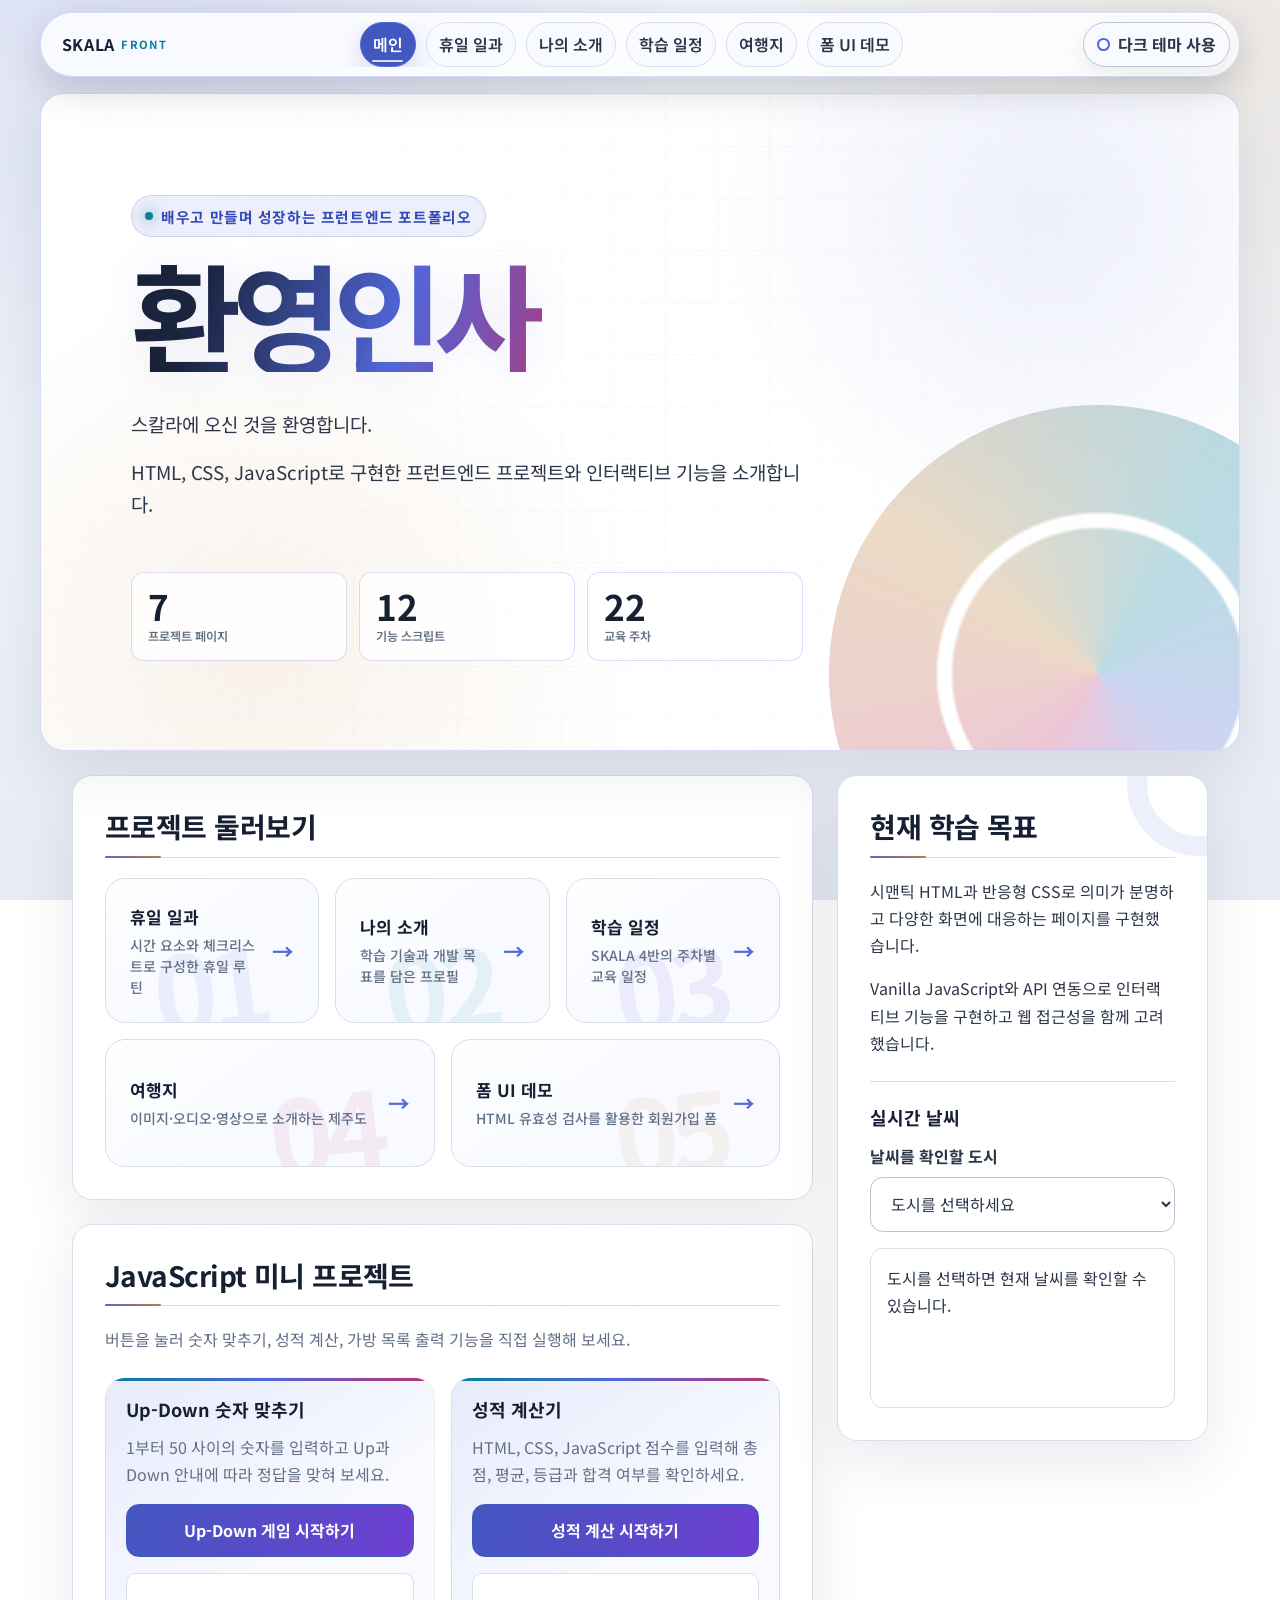
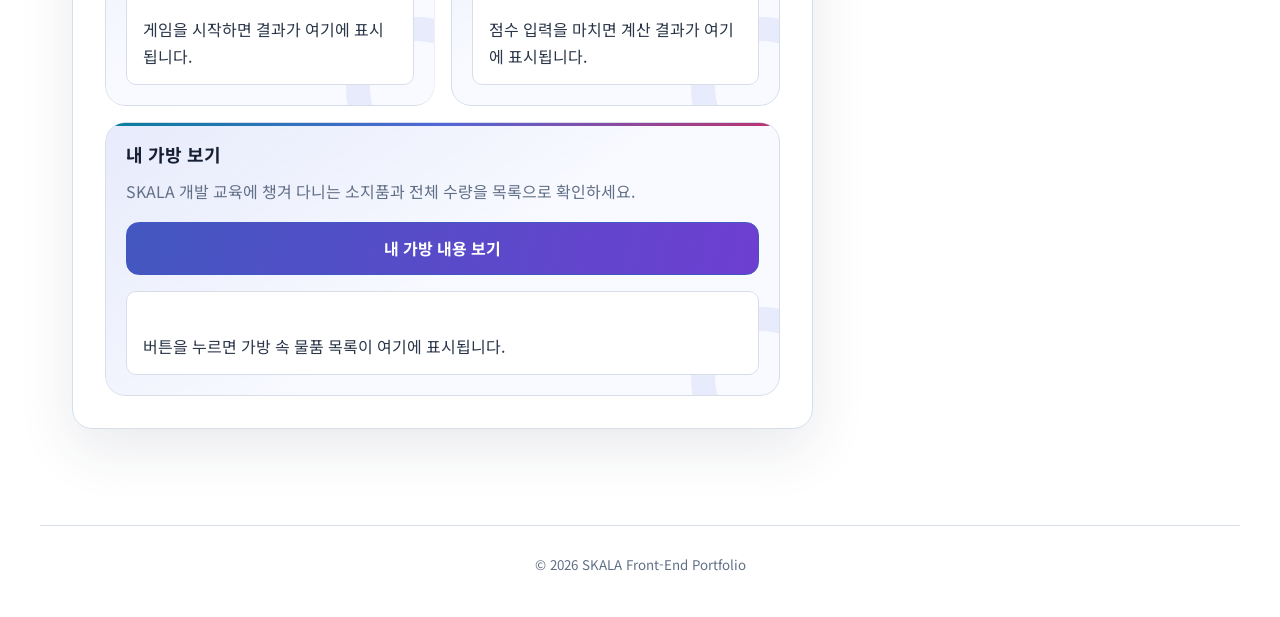
==== commit 579eea14: "✨ feat(ui): 플로팅 톱바와 그래픽형 포털 인터랙션 강화 - 전체 페이지 공통 내비게이션을 반투명 플로팅 톱바로 개편 - 메인 히어로에 그래픽 배경, 그라데이션 타이포와 프" ====
--- a/html/index.html
+++ b/html/index.html
@@ -12,11 +12,12 @@
   </head>
   <body class="page-index">
     <a class="skip-link" href="#main-content">본문 바로가기</a>
-    <header class="site-header container portal-header">
-      <h1>환영인사</h1>
-      <p>스칼라에 오신 것을 환영합니다.</p>
-      <p>HTML, CSS, JavaScript로 구현한 프런트엔드 프로젝트와 인터랙티브 기능을 소개합니다.</p>
-      <button class="theme-toggle" type="button" hidden>다크 테마 사용</button>
+    <progress class="page-scroll-progress" value="0" max="100" aria-hidden="true"></progress>
+    <div class="floating-topbar container">
+      <a class="site-brand" href="index.html">
+        <strong>SKALA</strong>
+        <small>FRONT</small>
+      </a>
       <nav class="site-nav" aria-label="주요 페이지">
         <ul class="nav-list">
           <li><a href="index.html" aria-current="page">메인</a></li>
@@ -27,8 +28,20 @@
           <li><a href="signUp.html">폼 UI 데모</a></li>
         </ul>
       </nav>
+      <button class="theme-toggle" type="button" hidden>다크 테마 사용</button>
+    </div>
+    <header class="site-header container portal-header">
+      <p class="hero-eyebrow">배우고 만들며 성장하는 프런트엔드 포트폴리오</p>
+      <h1>환영인사</h1>
+      <p>스칼라에 오신 것을 환영합니다.</p>
+      <p>HTML, CSS, JavaScript로 구현한 프런트엔드 프로젝트와 인터랙티브 기능을 소개합니다.</p>
+      <ul class="hero-metrics" aria-label="포트폴리오 구성 요약">
+        <li><strong>7</strong><small>프로젝트 페이지</small></li>
+        <li><strong>12</strong><small>기능 스크립트</small></li>
+        <li><strong>22</strong><small>교육 주차</small></li>
+      </ul>
     </header>
-    <main class="site-main container" id="main-content">
+    <main class="site-main container" id="main-content" tabindex="-1">
       <div class="portal-layout">
         <div class="portal-primary">
           <section class="portal-projects" aria-labelledby="portal-heading">
@@ -36,31 +49,31 @@
             <nav aria-label="프로젝트 페이지 바로가기">
               <ul class="portal-grid">
                 <li>
-                  <a class="portal-card reveal-on-scroll" href="holiday.html">
+                  <a class="portal-card reveal-on-scroll reveal-left" href="holiday.html" data-card-number="01" data-tilt>
                     <strong>휴일 일과</strong>
                     <small>시간 요소와 체크리스트로 구성한 휴일 루틴</small>
                   </a>
                 </li>
                 <li>
-                  <a class="portal-card reveal-on-scroll" href="myProfile.html">
+                  <a class="portal-card reveal-on-scroll reveal-zoom" href="myProfile.html" data-card-number="02" data-tilt>
                     <strong>나의 소개</strong>
                     <small>학습 기술과 개발 목표를 담은 프로필</small>
                   </a>
                 </li>
                 <li>
-                  <a class="portal-card reveal-on-scroll" href="myClass.html">
+                  <a class="portal-card reveal-on-scroll reveal-right" href="myClass.html" data-card-number="03" data-tilt>
                     <strong>학습 일정</strong>
                     <small>SKALA 4반의 주차별 교육 일정</small>
                   </a>
                 </li>
                 <li>
-                  <a class="portal-card reveal-on-scroll" href="myTrip.html">
+                  <a class="portal-card reveal-on-scroll reveal-left" href="myTrip.html" data-card-number="04" data-tilt>
                     <strong>여행지</strong>
                     <small>이미지·오디오·영상으로 소개하는 제주도</small>
                   </a>
                 </li>
                 <li>
-                  <a class="portal-card reveal-on-scroll" href="signUp.html">
+                  <a class="portal-card reveal-on-scroll reveal-zoom" href="signUp.html" data-card-number="05" data-tilt>
                     <strong>폼 UI 데모</strong>
                     <small>HTML 유효성 검사를 활용한 회원가입 폼</small>
                   </a>
@@ -68,11 +81,11 @@
               </ul>
             </nav>
           </section>
-          <section class="javascript-practice reveal-on-scroll" aria-labelledby="javascript-practice-heading">
+          <section class="javascript-practice reveal-on-scroll reveal-left" aria-labelledby="javascript-practice-heading">
             <h2 id="javascript-practice-heading">JavaScript 미니 프로젝트</h2>
             <p>버튼을 눌러 숫자 맞추기, 성적 계산, 가방 목록 출력 기능을 직접 실행해 보세요.</p>
             <div class="practice-grid">
-              <article class="practice-card" aria-labelledby="up-down-heading">
+              <article class="practice-card" aria-labelledby="up-down-heading" data-tilt>
                 <h3 id="up-down-heading">Up-Down 숫자 맞추기</h3>
                 <p>1부터 50 사이의 숫자를 입력하고 Up과 Down 안내에 따라 정답을 맞혀 보세요.</p>
                 <button type="button" id="up-down-start" aria-controls="up-down-status">Up-Down 게임 시작하기</button>
@@ -80,7 +93,7 @@
                   게임을 시작하면 결과가 여기에 표시됩니다.
                 </div>
               </article>
-              <article class="practice-card" aria-labelledby="grade-heading">
+              <article class="practice-card" aria-labelledby="grade-heading" data-tilt>
                 <h3 id="grade-heading">성적 계산기</h3>
                 <p>HTML, CSS, JavaScript 점수를 입력해 총점, 평균, 등급과 합격 여부를 확인하세요.</p>
                 <button type="button" id="grade-start" aria-controls="grade-result">성적 계산 시작하기</button>
@@ -88,7 +101,7 @@
                   점수 입력을 마치면 계산 결과가 여기에 표시됩니다.
                 </div>
               </article>
-              <article class="practice-card" aria-labelledby="bag-heading">
+              <article class="practice-card" aria-labelledby="bag-heading" data-tilt>
                 <h3 id="bag-heading">내 가방 보기</h3>
                 <p>SKALA 개발 교육에 챙겨 다니는 소지품과 전체 수량을 목록으로 확인하세요.</p>
                 <button type="button" id="bag-show" aria-controls="bag-result">내 가방 내용 보기</button>
@@ -99,7 +112,7 @@
             </div>
           </section>
         </div>
-        <aside class="learning-status reveal-on-scroll" aria-labelledby="learning-status-heading">
+        <aside class="learning-status reveal-on-scroll reveal-right" aria-labelledby="learning-status-heading" data-tilt>
           <h2 id="learning-status-heading">현재 학습 목표</h2>
           <p>시맨틱 HTML과 반응형 CSS로 의미가 분명하고 다양한 화면에 대응하는 페이지를 구현했습니다.</p>
           <p>Vanilla JavaScript와 API 연동으로 인터랙티브 기능을 구현하고 웹 접근성을 함께 고려했습니다.</p>
@@ -125,6 +138,8 @@
     <footer class="site-footer container">
       <small>© 2026 SKALA Front-End Portfolio</small>
     </footer>
+    <button class="back-to-top" type="button" hidden>맨 위로</button>
+    <script src="../script/visualEffects.js" defer></script>
     <script src="../script/upDown.js" defer></script>
     <script src="../script/grade.js" defer></script>
     <script src="../script/bag.js" defer></script>
--- a/css/style.css
+++ b/css/style.css
@@ -29,6 +29,11 @@
   --color-today-start: #3549a8;
   --color-today-end: #70420d;
   --color-on-today: #ffffff;
+  --color-graphic-cyan: #087f9c;
+  --color-graphic-violet: #6d3fd1;
+  --color-graphic-pink: #bd326f;
+  --color-glass: rgba(255, 255, 255, 0.82);
+  --color-glass-border: rgba(82, 103, 216, 0.22);
   --color-placeholder: #748197;
   --color-mark: #684300;
   --color-mark-background: #fff0c7;
@@ -47,6 +52,7 @@
   --shadow-control: 0 0.5rem 1.25rem rgba(37, 48, 74, 0.08);
   --focus-ring: 0 0 0 0.25rem rgba(138, 93, 0, 0.14);
   --content-max-width: 75rem;
+  --topbar-offset: 5.5rem;
   --motion-duration-instant: 120ms;
   --motion-duration-fast: 200ms;
   --motion-duration-base: 340ms;
@@ -87,6 +93,11 @@
   --color-today-start: #34489e;
   --color-today-end: #67400f;
   --color-on-today: #ffffff;
+  --color-graphic-cyan: #67e8f9;
+  --color-graphic-violet: #a78bfa;
+  --color-graphic-pink: #f9a8d4;
+  --color-glass: rgba(10, 16, 27, 0.78);
+  --color-glass-border: rgba(145, 164, 255, 0.28);
   --color-placeholder: #7f8ca1;
   --color-mark: #ffe0ad;
   --color-mark-background: rgba(231, 181, 111, 0.16);
@@ -112,6 +123,7 @@
 
 html {
   scroll-behavior: smooth;
+  scroll-padding-top: var(--topbar-offset);
 }
 
 body {
@@ -210,25 +222,41 @@
 .motion-ready .reveal,
 .motion-ready .reveal-on-scroll {
   opacity: 0;
+  filter: blur(0.35rem);
   transform: translateY(var(--motion-distance-medium));
 }
 
 .motion-ready .reveal.is-revealed,
 .motion-ready .reveal-on-scroll.is-revealed {
   opacity: 1;
+  filter: blur(0);
   transform: translateY(0);
   transition:
     opacity var(--motion-duration-base) var(--motion-ease-standard),
+    filter var(--motion-duration-base) var(--motion-ease-standard),
     transform var(--motion-duration-base) var(--motion-ease-standard);
 }
 
 .motion-ready .reveal:focus-within,
 .motion-ready .reveal-on-scroll:focus-within {
   opacity: 1;
+  filter: none;
   transform: none;
   transition: none;
 }
 
+.motion-ready .reveal-left {
+  transform: translateX(calc(var(--motion-distance-medium) * -1.5));
+}
+
+.motion-ready .reveal-right {
+  transform: translateX(calc(var(--motion-distance-medium) * 1.5));
+}
+
+.motion-ready .reveal-zoom {
+  transform: scale(0.96);
+}
+
 .motion-ready .reveal-delay-1.is-revealed {
   transition-delay: 60ms;
 }
@@ -239,6 +267,207 @@
 
 .motion-ready .reveal-delay-3.is-revealed {
   transition-delay: 180ms;
+}
+
+body > .page-scroll-progress {
+  position: fixed;
+  z-index: 1200;
+  top: 0;
+  left: 0;
+  width: 100%;
+  max-width: none;
+  height: 0.25rem;
+  margin: 0;
+  padding: 0;
+  overflow: hidden;
+  border: 0;
+  border-radius: 0;
+  appearance: none;
+  background: transparent;
+  pointer-events: none;
+}
+
+body > .page-scroll-progress::-webkit-progress-bar {
+  background: transparent;
+}
+
+body > .page-scroll-progress::-webkit-progress-value {
+  border-radius: 0 999px 999px 0;
+  background: linear-gradient(90deg, var(--color-graphic-cyan), var(--color-primary), var(--color-graphic-pink));
+  box-shadow: 0 0 1rem var(--color-primary);
+}
+
+body > .page-scroll-progress::-moz-progress-bar {
+  border-radius: 0 999px 999px 0;
+  background: linear-gradient(90deg, var(--color-graphic-cyan), var(--color-primary), var(--color-graphic-pink));
+  box-shadow: 0 0 1rem var(--color-primary);
+}
+
+.floating-topbar.container {
+  position: sticky;
+  z-index: 100;
+  top: max(0.75rem, env(safe-area-inset-top));
+  display: grid;
+  width: min(calc(100% - 2rem), var(--content-max-width));
+  margin-top: 0.75rem;
+  padding: 0.55rem;
+  grid-template-columns: auto minmax(0, 1fr) auto;
+  grid-template-areas: "brand navigation theme";
+  align-items: center;
+  gap: 0.75rem;
+  border: 0.0625rem solid var(--color-glass-border);
+  border-radius: 999px;
+  background: var(--color-glass);
+  box-shadow:
+    0 0.75rem 2.5rem rgba(4, 10, 24, 0.16),
+    inset 0 0.0625rem 0 var(--color-surface-highlight);
+  backdrop-filter: blur(1rem) saturate(145%);
+  transition:
+    border-color var(--transition),
+    background-color var(--transition),
+    box-shadow var(--transition),
+    transform var(--transition);
+  animation: topbar-enter var(--motion-duration-emphasis) var(--motion-ease-standard) both;
+}
+
+.floating-topbar.is-condensed {
+  border-color: var(--color-primary);
+  background: color-mix(in srgb, var(--color-glass) 92%, var(--color-primary-soft));
+  box-shadow:
+    0 1rem 3rem rgba(4, 10, 24, 0.26),
+    0 0 1.5rem var(--color-glow-primary);
+}
+
+.site-brand {
+  display: inline-flex;
+  min-height: 2.6rem;
+  padding: 0.35rem 0.75rem;
+  align-items: center;
+  gap: 0.4rem;
+  grid-area: brand;
+  border-radius: 999px;
+  color: var(--color-heading);
+  text-decoration: none;
+  transition:
+    color var(--transition),
+    background-color var(--transition),
+    transform var(--transition);
+}
+
+.site-brand strong {
+  color: inherit;
+  font-size: 1rem;
+  letter-spacing: 0.04em;
+}
+
+.site-brand small {
+  color: var(--color-graphic-cyan);
+  font-size: 0.7rem;
+  font-weight: 700;
+  letter-spacing: 0.12em;
+}
+
+.site-brand:hover,
+.site-brand:focus-visible {
+  background: var(--color-primary-soft);
+  color: var(--color-primary-hover);
+  transform: translateY(-0.1rem);
+}
+
+.floating-topbar .site-nav {
+  width: 100%;
+  max-width: 100%;
+  min-width: 0;
+  margin: 0;
+  overflow: hidden;
+  grid-area: navigation;
+}
+
+.floating-topbar .nav-list {
+  flex-wrap: nowrap;
+  justify-content: center;
+  overflow-x: auto;
+  overscroll-behavior-inline: contain;
+  scrollbar-width: none;
+}
+
+.floating-topbar .nav-list::-webkit-scrollbar {
+  display: none;
+}
+
+.floating-topbar .nav-list a {
+  padding: 0.5rem 0.75rem;
+  white-space: nowrap;
+}
+
+.floating-topbar .theme-toggle {
+  min-height: 2.6rem;
+  margin: 0;
+  padding: 0.5rem 0.8rem;
+  grid-area: theme;
+  white-space: nowrap;
+}
+
+.back-to-top {
+  position: fixed;
+  z-index: 90;
+  right: max(clamp(1rem, 3vw, 2rem), env(safe-area-inset-right));
+  bottom: max(clamp(1rem, 3vw, 2rem), env(safe-area-inset-bottom));
+  display: inline-flex;
+  min-width: 3.5rem;
+  min-height: 3.5rem;
+  padding: 0.7rem 1rem;
+  align-items: center;
+  justify-content: center;
+  gap: 0.4rem;
+  border: 0.0625rem solid var(--color-primary);
+  border-radius: 999px;
+  background: linear-gradient(135deg, var(--color-primary-strong), var(--color-graphic-violet));
+  color: var(--color-on-primary);
+  box-shadow:
+    0 0.85rem 2rem rgba(4, 10, 24, 0.28),
+    0 0 1.25rem var(--color-glow-primary);
+  font-weight: 700;
+  cursor: pointer;
+  opacity: 0;
+  visibility: hidden;
+  transform: translateY(1rem) scale(0.92);
+  transition:
+    opacity var(--transition),
+    visibility var(--transition),
+    transform var(--transition),
+    box-shadow var(--transition);
+}
+
+.back-to-top::before {
+  content: "↑";
+  font-size: 1.15rem;
+}
+
+.back-to-top.is-visible {
+  opacity: 1;
+  visibility: visible;
+  transform: translateY(0) scale(1);
+}
+
+.back-to-top:hover,
+.back-to-top:focus-visible {
+  box-shadow:
+    0 1.1rem 2.75rem rgba(4, 10, 24, 0.36),
+    0 0 2rem var(--color-primary);
+  transform: translateY(-0.2rem) scale(1.03);
+}
+
+@keyframes topbar-enter {
+  from {
+    opacity: 0;
+    transform: translateY(-1rem) scale(0.98);
+  }
+
+  to {
+    opacity: 1;
+    transform: translateY(0) scale(1);
+  }
 }
 
 .container {
@@ -246,6 +475,15 @@
   max-width: var(--content-max-width);
   margin-inline: auto;
   padding-inline: clamp(1.25rem, 4vw, 2rem);
+}
+
+#main-content,
+section[id],
+article[id],
+aside[id],
+h2[id],
+h3[id] {
+  scroll-margin-top: calc(var(--topbar-offset) + 1rem);
 }
 
 .site-header {
@@ -256,7 +494,7 @@
   margin-top: 1rem;
   padding: clamp(1.5rem, 5vw, 3rem);
   overflow: hidden;
-  grid-template-columns: minmax(0, 1fr) auto;
+  grid-template-columns: minmax(0, 1fr);
   gap: 0.25rem 1.5rem;
   border: 0.0625rem solid var(--color-border);
   border-radius: calc(var(--radius) * 1.2);
@@ -291,10 +529,6 @@
   margin-block: 0.75rem 0;
   color: var(--color-text-muted);
   font-size: 1.0625rem;
-}
-
-.site-header .site-nav {
-  grid-column: 1 / -1;
 }
 
 .theme-toggle[hidden] {
@@ -807,7 +1041,9 @@
 .nav-list a,
 .result-actions a,
 .site-main > nav a {
+  position: relative;
   display: block;
+  overflow: hidden;
   padding: 0.6rem 0.9rem;
   border: 0.0625rem solid var(--color-border);
   border-radius: 999px;
@@ -822,6 +1058,28 @@
     transform var(--transition);
 }
 
+.nav-list a::after {
+  position: absolute;
+  right: 0.7rem;
+  bottom: 0.25rem;
+  left: 0.7rem;
+  height: 0.125rem;
+  border-radius: 999px;
+  background: currentColor;
+  content: "";
+  opacity: 0.8;
+  transform: scaleX(0);
+  transform-origin: right;
+  transition: transform var(--transition);
+}
+
+.nav-list a:hover::after,
+.nav-list a:focus-visible::after,
+.nav-list a[aria-current="page"]::after {
+  transform: scaleX(1);
+  transform-origin: left;
+}
+
 .nav-list a:hover,
 .nav-list a:focus-visible,
 .result-actions a:hover,
@@ -871,14 +1129,17 @@
 }
 
 .portal-card {
+  --card-glow: var(--color-primary);
   position: relative;
+  isolation: isolate;
   display: grid;
   flex: 1;
+  overflow: hidden;
   grid-template-columns: minmax(0, 1fr) auto;
   align-content: center;
   align-items: center;
-  min-height: 5.5rem;
-  padding: 1.25rem;
+  min-height: 8rem;
+  padding: 1.5rem;
   border: 0.0625rem solid var(--color-border);
   border-radius: var(--radius);
   background:
@@ -899,6 +1160,8 @@
 
 .portal-card strong,
 .portal-card small {
+  position: relative;
+  z-index: 1;
   grid-column: 1;
 }
 
@@ -909,10 +1172,27 @@
 }
 
 .portal-card small {
+  max-width: 29rem;
   color: var(--color-text-muted);
   font-size: 0.875rem;
   font-weight: 500;
   line-height: 1.5;
+}
+
+.portal-card::before {
+  position: absolute;
+  z-index: -1;
+  right: 3.4rem;
+  bottom: -1.05rem;
+  color: var(--card-glow);
+  content: attr(data-card-number);
+  font-size: clamp(4.5rem, 9vw, 6.75rem);
+  font-weight: 700;
+  letter-spacing: -0.08em;
+  line-height: 1;
+  opacity: 0.08;
+  transform: rotate(-7deg);
+  transition: opacity var(--transition), transform var(--transition);
 }
 
 .portal-card::after {
@@ -928,11 +1208,19 @@
 
 .portal-card:hover,
 .portal-card:focus-visible {
-  border-color: var(--color-primary);
-  background: var(--color-primary-strong);
+  border-color: var(--card-glow);
+  background:
+    radial-gradient(circle at 82% 80%, var(--card-glow), transparent 58%),
+    linear-gradient(135deg, var(--color-primary-strong), var(--color-graphic-violet));
   color: var(--color-on-primary);
   box-shadow: var(--shadow-hover);
   transform: translateY(-0.1875rem);
+}
+
+.portal-card:hover::before,
+.portal-card:focus-visible::before {
+  opacity: 0.22;
+  transform: rotate(0) translateY(-0.25rem) scale(1.04);
 }
 
 .portal-card:hover::after,
@@ -946,6 +1234,22 @@
   color: var(--color-on-primary);
 }
 
+.portal-grid li:nth-child(2) .portal-card {
+  --card-glow: var(--color-graphic-cyan);
+}
+
+.portal-grid li:nth-child(3) .portal-card {
+  --card-glow: var(--color-graphic-violet);
+}
+
+.portal-grid li:nth-child(4) .portal-card {
+  --card-glow: var(--color-graphic-pink);
+}
+
+.portal-grid li:nth-child(5) .portal-card {
+  --card-glow: var(--color-accent);
+}
+
 .portal-grid li:nth-child(2) .portal-card.is-revealed {
   transition-delay: 50ms;
 }
@@ -964,9 +1268,26 @@
 
 .learning-status {
   position: sticky;
-  top: 1rem;
+  top: calc(var(--topbar-offset) + 0.5rem);
   margin-top: 0;
+  overflow: hidden;
   border-top: 0.1875rem solid var(--color-primary);
+  background:
+    radial-gradient(circle at 100% 0, var(--color-primary-soft), transparent 13rem),
+    linear-gradient(145deg, var(--color-surface-highlight), transparent 42%),
+    var(--color-surface);
+}
+
+.learning-status::before {
+  position: absolute;
+  top: -4rem;
+  right: -4rem;
+  width: 9rem;
+  height: 9rem;
+  border: 1.25rem solid var(--color-primary-soft);
+  border-radius: 50%;
+  content: "";
+  pointer-events: none;
 }
 
 .weather-section {
@@ -1126,6 +1447,11 @@
   background:
     linear-gradient(145deg, var(--color-primary-soft), transparent 55%),
     var(--color-surface-raised);
+  box-shadow: var(--shadow-control);
+  transition:
+    border-color var(--transition),
+    box-shadow var(--transition),
+    transform var(--transition);
 }
 
 .practice-card::before {
@@ -1134,47 +1460,111 @@
   right: 0;
   left: 0;
   height: 0.1875rem;
-  background: linear-gradient(90deg, var(--color-primary), var(--color-accent));
+  z-index: 1;
+  background: linear-gradient(
+    90deg,
+    var(--color-graphic-cyan),
+    var(--color-primary),
+    var(--color-graphic-pink)
+  );
   content: "";
 }
 
+.practice-card::after {
+  position: absolute;
+  right: -3.5rem;
+  bottom: -3.5rem;
+  width: 9rem;
+  height: 9rem;
+  border: 1.5rem solid var(--color-primary-soft);
+  border-radius: 50%;
+  content: "";
+  pointer-events: none;
+  transition: transform var(--motion-duration-base) var(--motion-ease-standard);
+}
+
+.practice-card:hover,
+.practice-card:focus-within {
+  border-color: var(--color-primary);
+  box-shadow: var(--shadow-hover);
+  transform: translateY(-0.2rem);
+}
+
+.practice-card:hover::after,
+.practice-card:focus-within::after {
+  transform: translate(-0.4rem, -0.4rem) scale(1.08);
+}
+
 .practice-card h3 {
+  position: relative;
+  z-index: 1;
   margin-bottom: 0.75rem;
   color: var(--color-heading);
 }
 
 .practice-card > p {
+  position: relative;
+  z-index: 1;
   flex-grow: 1;
   color: var(--color-text-muted);
 }
 
 .practice-card button {
+  position: relative;
+  z-index: 1;
   width: 100%;
   padding: 0.75rem 1rem;
   border: 0.0625rem solid var(--color-primary-strong);
   border-radius: var(--radius-small);
-  background: var(--color-primary-strong);
+  overflow: hidden;
+  background:
+    linear-gradient(105deg, var(--color-primary-strong), var(--color-graphic-violet), var(--color-primary-strong));
+  background-position: 0 50%;
+  background-size: 200% 100%;
   color: var(--color-on-primary);
   font-weight: 700;
   cursor: pointer;
   transition:
     color var(--transition),
     background-color var(--transition),
+    background-position var(--motion-duration-base) var(--motion-ease-standard),
     border-color var(--transition),
-    box-shadow var(--transition);
+    box-shadow var(--transition),
+    transform var(--transition);
+}
+
+.practice-card button::after {
+  position: absolute;
+  top: -50%;
+  bottom: -50%;
+  left: -35%;
+  width: 22%;
+  background: rgba(255, 255, 255, 0.32);
+  content: "";
+  pointer-events: none;
+  transform: skewX(-18deg) translateX(-220%);
+  transition: transform 480ms var(--motion-ease-standard);
 }
 
 .practice-card button:hover {
   border-color: var(--color-primary);
-  background: var(--color-primary-strong-hover);
+  background-position: 100% 50%;
   box-shadow: var(--shadow);
+  transform: translateY(-0.125rem);
+}
+
+.practice-card button:hover::after,
+.practice-card button:focus-visible::after {
+  transform: skewX(-18deg) translateX(780%);
 }
 
 .practice-card button:focus-visible {
-  background: var(--color-primary-strong-hover);
+  background-position: 100% 50%;
 }
 
 .practice-result {
+  position: relative;
+  z-index: 1;
   min-height: 5rem;
   margin-top: 1rem;
   padding: 0.875rem 1rem;
@@ -1211,14 +1601,293 @@
   padding-left: 1.25rem;
 }
 
+.motion-ready .javascript-practice.reveal-on-scroll:not(.is-revealed) .practice-card {
+  opacity: 0;
+}
+
+.motion-ready .javascript-practice.is-revealed .practice-card {
+  animation: practice-card-in 520ms var(--motion-ease-standard) both;
+}
+
+.motion-ready .javascript-practice.is-revealed .practice-card:nth-child(2) {
+  animation-delay: 90ms;
+}
+
+.motion-ready .javascript-practice.is-revealed .practice-card:nth-child(3) {
+  animation-delay: 180ms;
+}
+
+.motion-ready .reveal-on-scroll.is-revealed > h2::after,
+.motion-ready .reveal-on-scroll.is-revealed > div > h2::after {
+  animation: heading-line-in 620ms var(--motion-ease-standard) both;
+  transform-origin: left;
+}
+
+[data-tilt] {
+  transform-style: preserve-3d;
+}
+
+[data-tilt].tilt-top-left {
+  --tilt-x: 1.4deg;
+  --tilt-y: -1.8deg;
+}
+
+[data-tilt].tilt-top-right {
+  --tilt-x: 1.4deg;
+  --tilt-y: 1.8deg;
+}
+
+[data-tilt].tilt-bottom-left {
+  --tilt-x: -1.4deg;
+  --tilt-y: -1.8deg;
+}
+
+[data-tilt].tilt-bottom-right {
+  --tilt-x: -1.4deg;
+  --tilt-y: 1.8deg;
+}
+
+[data-tilt].tilt-center {
+  --tilt-x: 0deg;
+  --tilt-y: 0deg;
+}
+
+@media (hover: hover) and (pointer: fine) and (prefers-reduced-motion: no-preference) {
+  [data-tilt]:is(
+    .tilt-top-left,
+    .tilt-top-right,
+    .tilt-bottom-left,
+    .tilt-bottom-right,
+    .tilt-center
+  ),
+  html.motion-ready [data-tilt].is-revealed:is(
+    .tilt-top-left,
+    .tilt-top-right,
+    .tilt-bottom-left,
+    .tilt-bottom-right,
+    .tilt-center
+  ) {
+    box-shadow: var(--shadow-hover);
+    transform:
+      perspective(56rem)
+      translateY(-0.25rem)
+      rotateX(var(--tilt-x))
+      rotateY(var(--tilt-y))
+      scale(1.008);
+  }
+}
+
+@keyframes practice-card-in {
+  from {
+    opacity: 0;
+    clip-path: inset(0 0 18% 0 round var(--radius));
+  }
+
+  to {
+    opacity: 1;
+    clip-path: inset(0 0 0 0 round var(--radius));
+  }
+}
+
+@keyframes heading-line-in {
+  from {
+    opacity: 0;
+    transform: scaleX(0);
+  }
+
+  to {
+    opacity: 1;
+    transform: scaleX(1);
+  }
+}
+
+.portal-header {
+  display: flex;
+  min-height: clamp(30rem, 68vh, 43rem);
+  padding: clamp(2.25rem, 7vw, 5.75rem);
+  flex-direction: column;
+  justify-content: center;
+  border-color: var(--color-glass-border);
+  background:
+    radial-gradient(circle at 84% 18%, var(--color-primary-soft), transparent 21rem),
+    radial-gradient(circle at 18% 86%, var(--color-accent-soft), transparent 24rem),
+    linear-gradient(135deg, var(--color-surface-highlight), transparent 48%),
+    var(--color-surface);
+}
+
+.portal-header::before {
+  top: auto;
+  right: -8rem;
+  bottom: -12rem;
+  width: clamp(24rem, 42vw, 38rem);
+  height: clamp(24rem, 42vw, 38rem);
+  border: 0.0625rem solid var(--color-glass-border);
+  background:
+    radial-gradient(circle at 50% 50%, transparent 38%, var(--color-surface) 39% 42%, transparent 43%),
+    conic-gradient(
+      from 35deg,
+      var(--color-graphic-cyan),
+      var(--color-primary),
+      var(--color-graphic-pink),
+      var(--color-accent),
+      var(--color-graphic-cyan)
+    );
+  opacity: 0.28;
+  filter: blur(0);
+  animation: hero-orb-in 900ms var(--motion-ease-standard) both;
+}
+
+.portal-header::after {
+  position: absolute;
+  z-index: -1;
+  inset: 0;
+  background-image:
+    linear-gradient(var(--color-border) 0.0625rem, transparent 0.0625rem),
+    linear-gradient(90deg, var(--color-border) 0.0625rem, transparent 0.0625rem);
+  background-size: 3.25rem 3.25rem;
+  content: "";
+  opacity: 0.2;
+  pointer-events: none;
+  -webkit-mask-image: linear-gradient(115deg, transparent 4%, #000 50%, transparent 95%);
+  mask-image: linear-gradient(115deg, transparent 4%, #000 50%, transparent 95%);
+}
+
+.portal-header > * {
+  position: relative;
+  z-index: 1;
+}
+
+.portal-header .hero-eyebrow {
+  display: inline-flex;
+  width: fit-content;
+  margin-bottom: 1rem;
+  padding: 0.45rem 0.85rem;
+  align-items: center;
+  gap: 0.5rem;
+  border: 0.0625rem solid var(--color-glass-border);
+  border-radius: 999px;
+  background: var(--color-primary-soft);
+  color: var(--color-primary-hover);
+  font-size: clamp(0.78rem, 2vw, 0.92rem);
+  font-weight: 700;
+  letter-spacing: 0.04em;
+}
+
+.portal-header .hero-eyebrow::before {
+  width: 0.5rem;
+  height: 0.5rem;
+  flex: 0 0 auto;
+  border-radius: 50%;
+  background: var(--color-graphic-cyan);
+  box-shadow: 0 0 0.9rem var(--color-graphic-cyan);
+  content: "";
+}
+
 .portal-header h1 {
-  animation: fade-in 700ms ease-out both;
+  max-width: 8ch;
+  margin-bottom: 1.25rem;
+  font-size: clamp(3.5rem, 10vw, 7.5rem);
+  line-height: 0.96;
+  letter-spacing: -0.075em;
+  animation: fade-in 850ms var(--motion-ease-standard) both;
+}
+
+@supports ((-webkit-background-clip: text) or (background-clip: text)) {
+  .portal-header h1 {
+    background: linear-gradient(
+      105deg,
+      var(--color-heading) 12%,
+      var(--color-primary) 48%,
+      var(--color-graphic-pink) 82%
+    );
+    background-clip: text;
+    color: transparent;
+    -webkit-background-clip: text;
+    -webkit-text-fill-color: transparent;
+  }
+}
+
+.portal-header > p:not(.hero-eyebrow) {
+  width: 100%;
+  max-width: 42rem;
+  min-width: 0;
+  color: var(--color-text);
+  font-size: clamp(1rem, 2.4vw, 1.18rem);
+}
+
+.hero-metrics {
+  display: grid;
+  width: auto;
+  max-width: 42rem;
+  min-width: 0;
+  margin: clamp(1.75rem, 5vw, 3rem) 0 0;
+  padding: 0;
+  align-self: stretch;
+  grid-template-columns: repeat(3, minmax(0, 1fr));
+  gap: 0.75rem;
+  list-style: none;
+  animation: hero-metrics-in 900ms 180ms var(--motion-ease-standard) both;
+}
+
+.hero-metrics li,
+.hero-metrics li + li {
+  display: grid;
+  min-width: 0;
+  margin: 0;
+  padding: 0.9rem 1rem;
+  border: 0.0625rem solid var(--color-glass-border);
+  border-radius: var(--radius-small);
+  background: var(--color-glass);
+  box-shadow: inset 0 0.0625rem 0 var(--color-surface-highlight);
+  backdrop-filter: blur(0.75rem);
+}
+
+.hero-metrics strong {
+  min-width: 0;
+  color: var(--color-heading);
+  font-size: clamp(1.5rem, 4vw, 2.2rem);
+  line-height: 1;
+}
+
+.hero-metrics small {
+  min-width: 0;
+  margin-top: 0.35rem;
+  color: var(--color-text-muted);
+  font-size: 0.76rem;
+  font-weight: 600;
+  line-height: 1.4;
 }
 
 @keyframes fade-in {
   from {
     opacity: 0;
-    transform: translateY(0.75rem);
+    filter: blur(0.45rem);
+    transform: translateY(1.4rem) scale(0.96);
+  }
+
+  to {
+    opacity: 1;
+    filter: blur(0);
+    transform: translateY(0) scale(1);
+  }
+}
+
+@keyframes hero-orb-in {
+  from {
+    opacity: 0;
+    transform: translate(3rem, 3rem) rotate(-20deg) scale(0.82);
+  }
+
+  to {
+    opacity: 0.28;
+    transform: translate(0) rotate(0) scale(1);
+  }
+}
+
+@keyframes hero-metrics-in {
+  from {
+    opacity: 0;
+    transform: translateY(1rem);
   }
 
   to {
@@ -1840,6 +2509,10 @@
     background-color var(--transition);
 }
 
+.sign-up-form fieldset[id] {
+  scroll-margin-top: calc(var(--topbar-offset) + 1rem);
+}
+
 fieldset:focus-within {
   border-color: var(--color-primary);
   background: var(--color-surface);
@@ -2345,11 +3018,75 @@
 }
 
 @media (max-width: 786px) {
+  :root {
+    --topbar-offset: 8.75rem;
+  }
+
   body {
     overflow-x: hidden;
     background-attachment: scroll;
   }
 
+  .floating-topbar.container {
+    top: max(0.4rem, env(safe-area-inset-top));
+    width: min(calc(100% - 1rem), var(--content-max-width));
+    margin-top: 0.4rem;
+    padding: 0.45rem;
+    grid-template-columns: minmax(0, 1fr) auto;
+    grid-template-areas:
+      "brand theme"
+      "navigation navigation";
+    gap: 0.35rem 0.5rem;
+    border-radius: 1.15rem;
+  }
+
+  .floating-topbar .site-brand {
+    width: fit-content;
+    min-height: 2.45rem;
+    padding: 0.3rem 0.55rem;
+  }
+
+  .floating-topbar .theme-toggle {
+    min-height: 2.45rem;
+    padding: 0.4rem 0.65rem;
+    font-size: 0.8rem;
+  }
+
+  .floating-topbar .site-nav {
+    grid-area: navigation;
+  }
+
+  .floating-topbar .nav-list {
+    display: flex;
+    padding: 0.1rem;
+    grid-template-columns: none;
+    justify-content: flex-start;
+    scroll-snap-type: inline proximity;
+  }
+
+  .floating-topbar .nav-list li {
+    width: auto;
+    flex: 0 0 auto;
+    scroll-snap-align: start;
+  }
+
+  .floating-topbar .nav-list a {
+    width: auto;
+    min-height: 2.5rem;
+    padding: 0.45rem 0.7rem;
+    text-align: center;
+  }
+
+  .back-to-top {
+    right: max(0.85rem, env(safe-area-inset-right));
+    bottom: max(0.85rem, env(safe-area-inset-bottom));
+    width: 3.25rem;
+    min-width: 3.25rem;
+    min-height: 3.25rem;
+    padding: 0;
+    font-size: 0;
+  }
+
   .container {
     padding-inline: 1rem;
   }
@@ -2359,6 +3096,36 @@
     padding: 1.5rem;
   }
 
+  .portal-header {
+    display: flex;
+    width: min(calc(100% - 1rem), var(--content-max-width));
+    min-height: clamp(29rem, 72svh, 38rem);
+    padding: clamp(1.5rem, 7vw, 2.5rem);
+  }
+
+  .portal-header h1 {
+    font-size: clamp(3.25rem, 18vw, 5.25rem);
+  }
+
+  .portal-header::before {
+    right: -11rem;
+    bottom: -10rem;
+  }
+
+  .hero-metrics {
+    max-width: none;
+    gap: 0.45rem;
+  }
+
+  .hero-metrics li,
+  .hero-metrics li + li {
+    padding: 0.75rem 0.6rem;
+  }
+
+  .hero-metrics small {
+    font-size: 0.68rem;
+  }
+
   .theme-toggle {
     margin-top: 1rem;
   }
@@ -2416,6 +3183,10 @@
 
   .portal-grid > li {
     flex-basis: auto;
+  }
+
+  .portal-card {
+    min-height: 7.25rem;
   }
 
   .trip-grid {
@@ -2542,7 +3313,28 @@
   .motion-ready .reveal.is-revealed,
   .motion-ready .reveal-on-scroll.is-revealed {
     opacity: 1;
+    filter: none;
     transform: none;
+  }
+
+  .floating-topbar,
+  .portal-header h1,
+  .portal-header::before,
+  .hero-metrics,
+  .motion-ready .javascript-practice.is-revealed .practice-card,
+  .motion-ready .reveal-on-scroll.is-revealed > h2::after,
+  .motion-ready .reveal-on-scroll.is-revealed > div > h2::after {
+    animation: none !important;
+  }
+
+  .motion-ready .javascript-practice.reveal-on-scroll .practice-card {
+    opacity: 1;
+    clip-path: none;
+  }
+
+  [data-tilt] {
+    transform: none !important;
+    transform-style: flat;
   }
 
   .schedule-week-scroller {
@@ -2551,8 +3343,14 @@
 
   .nav-list a:hover,
   .nav-list a:focus-visible,
+  .site-brand:hover,
+  .site-brand:focus-visible,
   .theme-toggle:hover,
   .theme-toggle:active,
+  .back-to-top,
+  .back-to-top.is-visible,
+  .back-to-top:hover,
+  .back-to-top:focus-visible,
   .portal-card:hover,
   .portal-card:focus-visible,
   .portal-card:hover::after,
@@ -2563,6 +3361,11 @@
   .trip-gallery-open:focus-visible,
   .trip-gallery-open:active,
   .trip-lightbox-close:active,
+  .practice-card:hover,
+  .practice-card:focus-within,
+  .practice-card:hover::after,
+  .practice-card:focus-within::after,
+  .practice-card button:hover,
   .practice-card button:active,
   .form-actions button:hover,
   .form-actions button:active,
@@ -2572,3 +3375,26 @@
     transform: none;
   }
 }
+
+@media (forced-colors: active) {
+  .floating-topbar,
+  .portal-card,
+  .practice-card,
+  .learning-status,
+  .back-to-top {
+    border: 0.125rem solid CanvasText;
+  }
+
+  .nav-list a[aria-current="page"] {
+    outline: 0.125rem solid LinkText;
+    outline-offset: -0.25rem;
+  }
+
+  body > .page-scroll-progress::-webkit-progress-value {
+    background: Highlight;
+  }
+
+  body > .page-scroll-progress::-moz-progress-bar {
+    background: Highlight;
+  }
+}
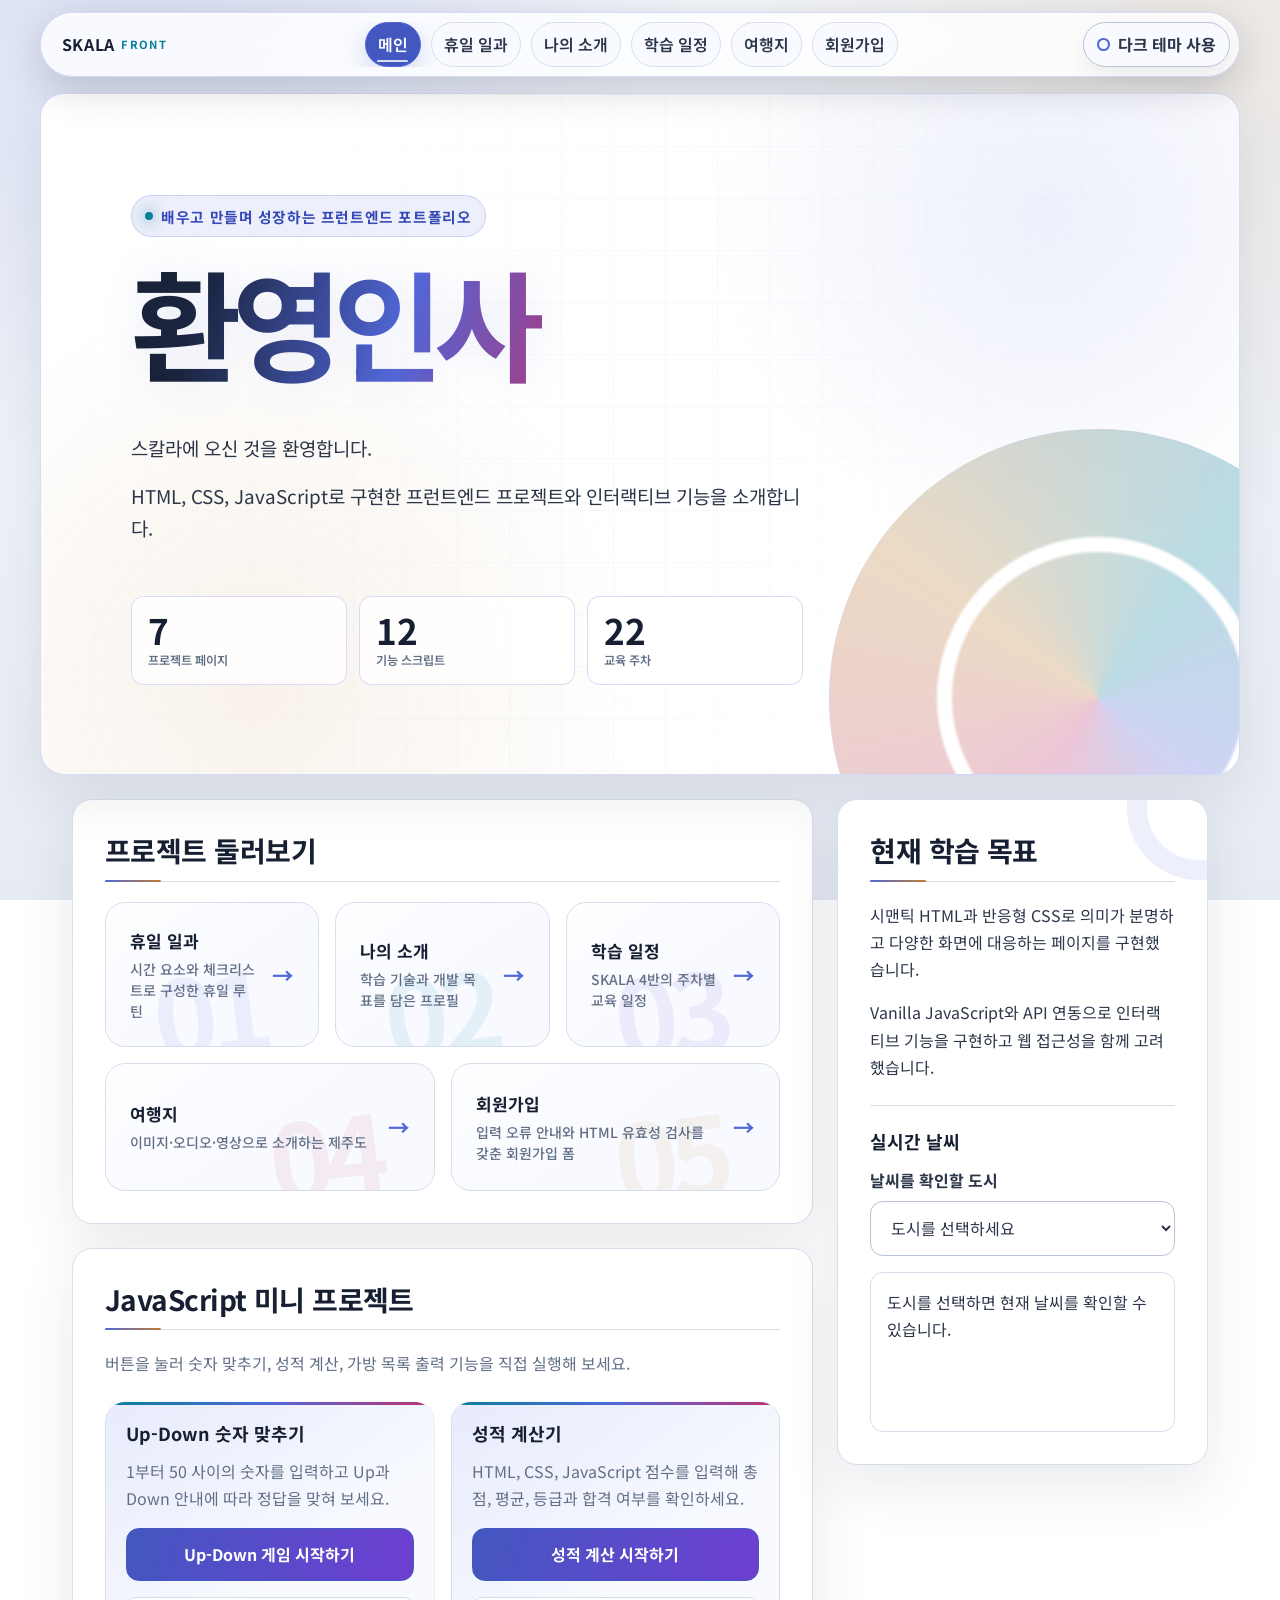
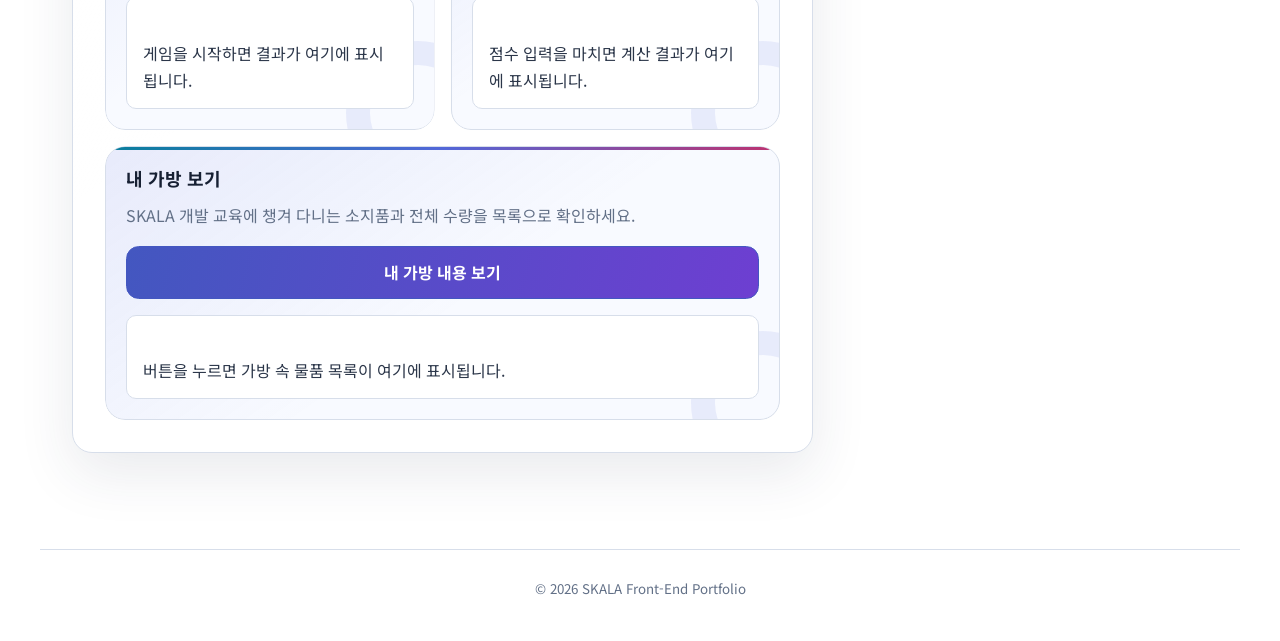
==== commit 8525d985: "✨ feat: 회원가입 검증과 강의 일정 탐색 UX 개선 - 공통 메뉴의 폼 UI 데모 명칭을 회원가입으로 통일 - 비밀번호 확인 필드와 일치 여부 검사 추가 - 제출 실패 시 입" ====
--- a/html/index.html
+++ b/html/index.html
@@ -25,7 +25,7 @@
           <li><a href="myProfile.html">나의 소개</a></li>
           <li><a href="myClass.html">학습 일정</a></li>
           <li><a href="myTrip.html">여행지</a></li>
-          <li><a href="signUp.html">폼 UI 데모</a></li>
+          <li><a href="signUp.html">회원가입</a></li>
         </ul>
       </nav>
       <button class="theme-toggle" type="button" hidden>다크 테마 사용</button>
@@ -74,8 +74,8 @@
                 </li>
                 <li>
                   <a class="portal-card reveal-on-scroll reveal-zoom" href="signUp.html" data-card-number="05" data-tilt>
-                    <strong>폼 UI 데모</strong>
-                    <small>HTML 유효성 검사를 활용한 회원가입 폼</small>
+                    <strong>회원가입</strong>
+                    <small>입력 오류 안내와 HTML 유효성 검사를 갖춘 회원가입 폼</small>
                   </a>
                 </li>
               </ul>
--- a/css/style.css
+++ b/css/style.css
@@ -1786,8 +1786,10 @@
 .portal-header h1 {
   max-width: 8ch;
   margin-bottom: 1.25rem;
+  padding-bottom: 0.08em;
+  overflow: visible;
   font-size: clamp(3.5rem, 10vw, 7.5rem);
-  line-height: 0.96;
+  line-height: 1.08;
   letter-spacing: -0.075em;
   animation: fade-in 850ms var(--motion-ease-standard) both;
 }
@@ -2017,6 +2019,7 @@
 
 .schedule-meta dt:hover,
 .schedule-meta dt:hover + dd,
+.schedule-meta dt:has(+ dd:hover),
 .schedule-meta dd:hover {
   border-color: var(--color-border-strong);
   background: var(--color-surface-hover);
@@ -2089,7 +2092,18 @@
   scroll-padding-inline: 0.5rem;
   scroll-snap-type: inline mandatory;
   scrollbar-color: var(--color-primary) var(--color-surface-input);
+  cursor: grab;
   -webkit-overflow-scrolling: touch;
+}
+
+.schedule-week-scroller.is-dragging,
+.schedule-week-scroller.is-dragging .schedule-week-card {
+  cursor: grabbing;
+  user-select: none;
+}
+
+.schedule-week-scroller.is-dragging {
+  scroll-snap-type: none;
 }
 
 .schedule-week-scroller:focus-visible {
@@ -2130,7 +2144,7 @@
   box-shadow: var(--shadow-control);
   font: inherit;
   text-align: left;
-  cursor: pointer;
+  cursor: grab;
   transition:
     border-color var(--transition),
     background-color var(--transition),
@@ -2420,6 +2434,45 @@
     linear-gradient(145deg, var(--color-surface-highlight), transparent 42%),
     var(--color-surface);
   box-shadow: var(--shadow);
+}
+
+.form-validation-summary {
+  margin-block: 1.5rem;
+  padding: clamp(1rem, 3vw, 1.5rem);
+  border: 0.125rem solid var(--color-warning);
+  border-radius: var(--radius);
+  background:
+    linear-gradient(145deg, var(--color-warning-soft), transparent 72%),
+    var(--color-surface-raised);
+  box-shadow: 0 0 0 0.25rem var(--color-warning-soft);
+  scroll-margin-top: calc(var(--topbar-offset) + 1rem);
+}
+
+.form-validation-summary[hidden] {
+  display: none;
+}
+
+.form-validation-summary h2 {
+  color: var(--color-warning);
+  font-size: 1.25rem;
+}
+
+.form-validation-summary p {
+  margin-bottom: 0.75rem;
+}
+
+.form-validation-summary ul {
+  display: grid;
+  gap: 0.45rem;
+}
+
+.form-validation-summary li + li {
+  margin-top: 0;
+}
+
+.form-validation-summary a {
+  color: var(--color-warning);
+  font-weight: 700;
 }
 
 .form-progress {
@@ -2573,7 +2626,10 @@
 
 .sign-up-form input:user-invalid,
 .sign-up-form select:user-invalid,
-.sign-up-form textarea:user-invalid {
+.sign-up-form textarea:user-invalid,
+.sign-up-form input[aria-invalid="true"],
+.sign-up-form select[aria-invalid="true"],
+.sign-up-form textarea[aria-invalid="true"] {
   border-color: var(--color-warning);
   box-shadow: 0 0 0 0.1875rem var(--color-warning-soft);
 }
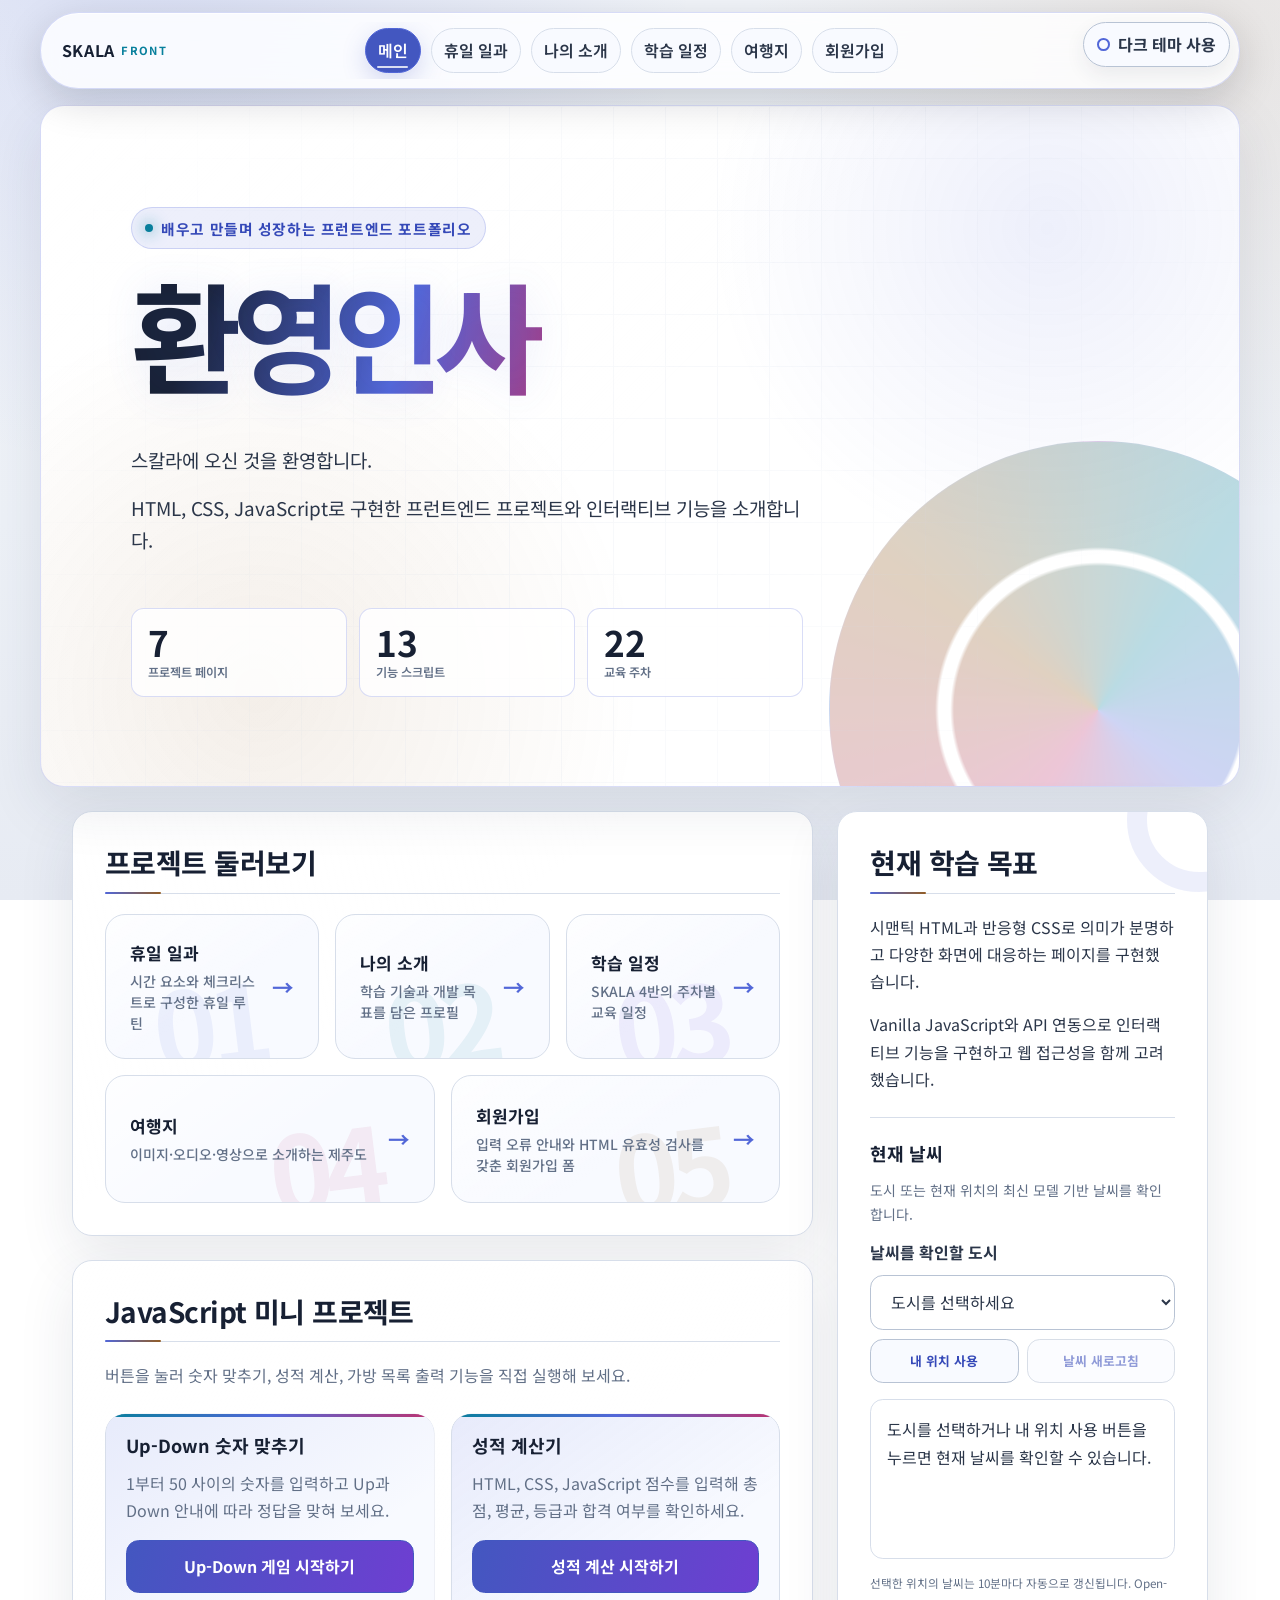
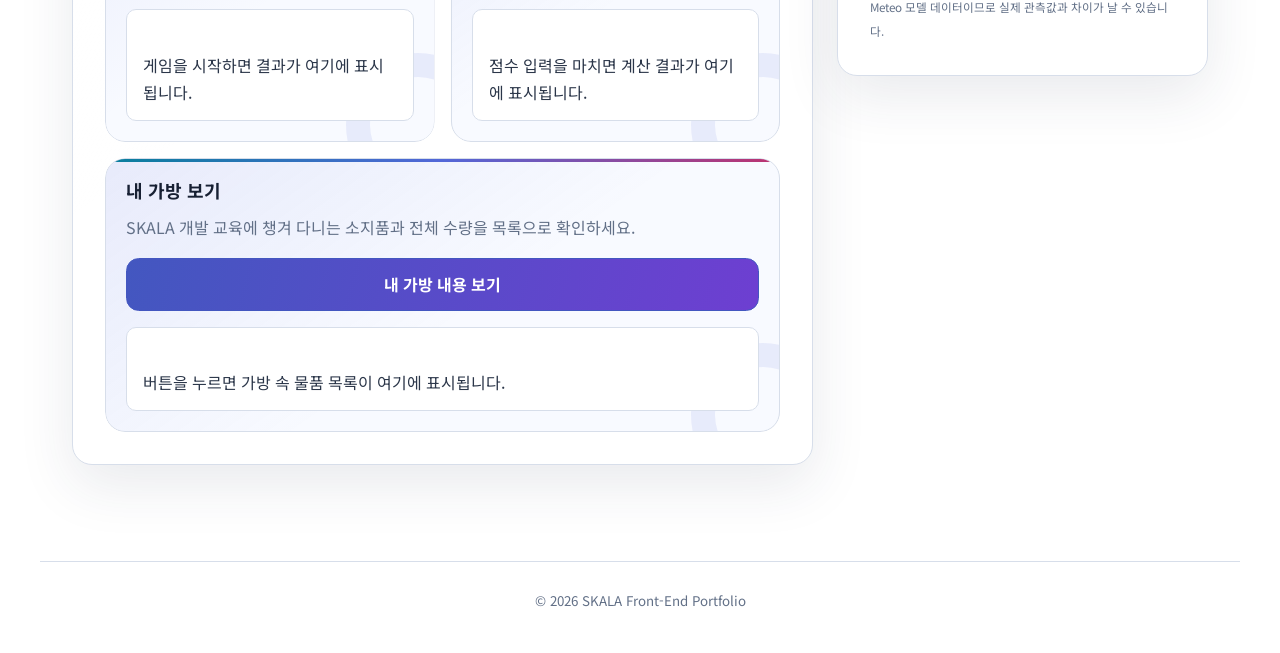
==== commit 52a023fa: "✨ feat: 포트폴리오에 브라우저 API 기반 실용 기능과 고급 UI 확장 - 현재 위치와 상세 상태를 지원하는 Open-Meteo 날씨 카드 구현 - 10분 자동 갱신, 수동 " ====
--- a/html/index.html
+++ b/html/index.html
@@ -37,7 +37,7 @@
       <p>HTML, CSS, JavaScript로 구현한 프런트엔드 프로젝트와 인터랙티브 기능을 소개합니다.</p>
       <ul class="hero-metrics" aria-label="포트폴리오 구성 요약">
         <li><strong>7</strong><small>프로젝트 페이지</small></li>
-        <li><strong>12</strong><small>기능 스크립트</small></li>
+        <li><strong>13</strong><small>기능 스크립트</small></li>
         <li><strong>22</strong><small>교육 주차</small></li>
       </ul>
     </header>
@@ -117,7 +117,8 @@
           <p>시맨틱 HTML과 반응형 CSS로 의미가 분명하고 다양한 화면에 대응하는 페이지를 구현했습니다.</p>
           <p>Vanilla JavaScript와 API 연동으로 인터랙티브 기능을 구현하고 웹 접근성을 함께 고려했습니다.</p>
           <section class="weather-section" aria-labelledby="weather-heading">
-            <h3 id="weather-heading">실시간 날씨</h3>
+            <h3 id="weather-heading">현재 날씨</h3>
+            <p class="weather-description">도시 또는 현재 위치의 최신 모델 기반 날씨를 확인합니다.</p>
             <div class="weather-controls">
               <label for="city-select">날씨를 확인할 도시</label>
               <select id="city-select">
@@ -127,10 +128,15 @@
                 <option value="부산" data-latitude="35.1796" data-longitude="129.0756">부산</option>
                 <option value="제주" data-latitude="33.4996" data-longitude="126.5312">제주</option>
               </select>
+              <div class="weather-actions">
+                <button type="button" id="weather-location">내 위치 사용</button>
+                <button type="button" id="weather-refresh" disabled>날씨 새로고침</button>
+              </div>
             </div>
             <div class="weather-result" id="weather-box" aria-live="polite" aria-atomic="true" aria-busy="false">
-              <p>도시를 선택하면 현재 날씨를 확인할 수 있습니다.</p>
+              <p>도시를 선택하거나 내 위치 사용 버튼을 누르면 현재 날씨를 확인할 수 있습니다.</p>
             </div>
+            <p class="weather-update-note"><small>선택한 위치의 날씨는 10분마다 자동으로 갱신됩니다. Open-Meteo 모델 데이터이므로 실제 관측값과 차이가 날 수 있습니다.</small></p>
           </section>
         </aside>
       </div>
--- a/css/style.css
+++ b/css/style.css
@@ -1,3456 +1,7 @@
-:root {
-  color-scheme: light;
-  --color-background: #f1f4f9;
-  --color-background-deep: #e7ebf3;
-  --color-background-mid: #edf1f7;
-  --color-surface: #ffffff;
-  --color-surface-raised: #f8faff;
-  --color-surface-hover: #edf1f8;
-  --color-surface-input: #ffffff;
-  --color-surface-input-focus: #f8faff;
-  --color-heading: #172033;
-  --color-text: #2b3649;
-  --color-text-muted: #627087;
-  --color-primary: #5267d8;
-  --color-primary-hover: #3549b8;
-  --color-primary-strong: #4357c0;
-  --color-primary-strong-hover: #3448aa;
-  --color-primary-soft: rgba(82, 103, 216, 0.1);
-  --color-accent: #bd7d32;
-  --color-accent-soft: rgba(189, 125, 50, 0.1);
-  --color-border: #d7deea;
-  --color-border-strong: #b8c3d4;
-  --color-success: #1f7a50;
-  --color-success-soft: rgba(31, 122, 80, 0.1);
-  --color-warning: #ad4a36;
-  --color-warning-soft: rgba(173, 74, 54, 0.1);
-  --color-focus: #8a5d00;
-  --color-on-primary: #ffffff;
-  --color-today-start: #3549a8;
-  --color-today-end: #70420d;
-  --color-on-today: #ffffff;
-  --color-graphic-cyan: #087f9c;
-  --color-graphic-violet: #6d3fd1;
-  --color-graphic-pink: #bd326f;
-  --color-glass: rgba(255, 255, 255, 0.82);
-  --color-glass-border: rgba(82, 103, 216, 0.22);
-  --color-placeholder: #748197;
-  --color-mark: #684300;
-  --color-mark-background: #fff0c7;
-  --color-mark-border: #dfb55f;
-  --color-selection: rgba(82, 103, 216, 0.22);
-  --color-glow-primary: rgba(82, 103, 216, 0.16);
-  --color-glow-accent: rgba(189, 125, 50, 0.1);
-  --color-surface-highlight: rgba(255, 255, 255, 0.82);
-  --color-heading-glow: rgba(82, 103, 216, 0.12);
-  --radius: 1.25rem;
-  --radius-small: 0.8rem;
-  --shadow: 0 1.25rem 3.5rem rgba(37, 48, 74, 0.1), inset 0 0.0625rem 0 rgba(255, 255, 255, 0.75);
-  --shadow-hover: 0 1.75rem 4.5rem rgba(37, 48, 74, 0.17), inset 0 0.0625rem 0 rgba(255, 255, 255, 0.85);
-  --shadow-image: 0 0.75rem 2rem rgba(37, 48, 74, 0.16);
-  --shadow-current: 0 0.5rem 1.5rem rgba(67, 87, 192, 0.22);
-  --shadow-control: 0 0.5rem 1.25rem rgba(37, 48, 74, 0.08);
-  --focus-ring: 0 0 0 0.25rem rgba(138, 93, 0, 0.14);
-  --content-max-width: 75rem;
-  --topbar-offset: 5.5rem;
-  --motion-duration-instant: 120ms;
-  --motion-duration-fast: 200ms;
-  --motion-duration-base: 340ms;
-  --motion-duration-emphasis: 600ms;
-  --motion-ease-standard: cubic-bezier(0.2, 0.8, 0.2, 1);
-  --motion-distance-small: 0.375rem;
-  --motion-distance-medium: 0.75rem;
-  --transition: var(--motion-duration-fast) var(--motion-ease-standard);
-}
-
-:root[data-theme="dark"] {
-  color-scheme: dark;
-  --color-background: #070b14;
-  --color-background-deep: #050810;
-  --color-background-mid: #0a101b;
-  --color-surface: #101827;
-  --color-surface-raised: #151f30;
-  --color-surface-hover: #1b293d;
-  --color-surface-input: #0b1220;
-  --color-surface-input-focus: #0e1728;
-  --color-heading: #f7f9fc;
-  --color-text: #e4ebf5;
-  --color-text-muted: #a9b5c7;
-  --color-primary: #91a4ff;
-  --color-primary-hover: #b7c2ff;
-  --color-primary-strong: #4356b3;
-  --color-primary-strong-hover: #5064c9;
-  --color-primary-soft: rgba(145, 164, 255, 0.12);
-  --color-accent: #e7b56f;
-  --color-accent-soft: rgba(231, 181, 111, 0.12);
-  --color-border: #29374b;
-  --color-border-strong: #3c4c65;
-  --color-success: #79d9aa;
-  --color-success-soft: rgba(54, 181, 122, 0.13);
-  --color-warning: #ffab91;
-  --color-warning-soft: rgba(255, 126, 103, 0.12);
-  --color-focus: #ffd166;
-  --color-today-start: #34489e;
-  --color-today-end: #67400f;
-  --color-on-today: #ffffff;
-  --color-graphic-cyan: #67e8f9;
-  --color-graphic-violet: #a78bfa;
-  --color-graphic-pink: #f9a8d4;
-  --color-glass: rgba(10, 16, 27, 0.78);
-  --color-glass-border: rgba(145, 164, 255, 0.28);
-  --color-placeholder: #7f8ca1;
-  --color-mark: #ffe0ad;
-  --color-mark-background: rgba(231, 181, 111, 0.16);
-  --color-mark-border: rgba(231, 181, 111, 0.25);
-  --color-selection: rgba(145, 164, 255, 0.32);
-  --color-glow-primary: rgba(105, 125, 255, 0.18);
-  --color-glow-accent: rgba(231, 181, 111, 0.08);
-  --color-surface-highlight: rgba(255, 255, 255, 0.035);
-  --color-heading-glow: rgba(145, 164, 255, 0.18);
-  --shadow: 0 1.25rem 3.5rem rgba(0, 0, 0, 0.28), inset 0 0.0625rem 0 rgba(255, 255, 255, 0.035);
-  --shadow-hover: 0 1.75rem 4.5rem rgba(0, 0, 0, 0.38), inset 0 0.0625rem 0 rgba(255, 255, 255, 0.055);
-  --shadow-image: 0 0.75rem 2rem rgba(0, 0, 0, 0.24);
-  --shadow-current: 0 0.5rem 1.5rem rgba(67, 86, 179, 0.24);
-  --shadow-control: 0 0.5rem 1.25rem rgba(0, 0, 0, 0.2);
-  --focus-ring: 0 0 0 0.25rem rgba(255, 209, 102, 0.2);
-}
-
-*,
-*::before,
-*::after {
-  box-sizing: border-box;
-}
-
-html {
-  scroll-behavior: smooth;
-  scroll-padding-top: var(--topbar-offset);
-}
-
-body {
-  display: flex;
-  flex-direction: column;
-  min-width: 0;
-  min-height: 100vh;
-  margin: 0;
-  overflow-wrap: anywhere;
-  background:
-    radial-gradient(circle at 12% -8%, var(--color-glow-primary), transparent 34rem),
-    radial-gradient(circle at 96% 4%, var(--color-glow-accent), transparent 30rem),
-    linear-gradient(180deg, var(--color-background) 0%, var(--color-background-mid) 58%, var(--color-background-deep) 100%);
-  background-attachment: fixed;
-  color: var(--color-text);
-  font-family:
-    "Noto Sans KR",
-    "Apple SD Gothic Neo",
-    -apple-system,
-    BlinkMacSystemFont,
-    "Segoe UI",
-    Arial,
-    sans-serif;
-  font-size: 1rem;
-  line-height: 1.7;
-  transition: color var(--transition), background-color var(--transition);
-}
-
-::selection {
-  background: var(--color-selection);
-  color: var(--color-heading);
-}
-
-img,
-video {
-  display: block;
-  max-width: 100%;
-  height: auto;
-}
-
-audio {
-  display: block;
-  width: 100%;
-  max-width: 100%;
-  min-width: 0;
-}
-
-button,
-input,
-select,
-textarea {
-  font: inherit;
-}
-
-a {
-  color: var(--color-primary);
-  text-underline-offset: 0.2em;
-}
-
-a:hover {
-  color: var(--color-primary-hover);
-}
-
-a:focus-visible,
-button:focus-visible,
-input:focus-visible,
-select:focus-visible,
-textarea:focus-visible,
-summary:focus-visible {
-  outline: 0.1875rem solid var(--color-focus);
-  outline-offset: 0.1875rem;
-  box-shadow: var(--focus-ring);
-}
-
-.skip-link {
-  position: fixed;
-  z-index: 1000;
-  top: 0.75rem;
-  left: 0.75rem;
-  padding: 0.7rem 1rem;
-  border: 0.125rem solid var(--color-focus);
-  border-radius: var(--radius-small);
-  background: var(--color-heading);
-  color: var(--color-surface);
-  font-weight: 700;
-  text-decoration: none;
-  transform: translateY(calc(-100% - 1rem));
-  transition: transform var(--transition);
-}
-
-.skip-link:focus-visible {
-  color: var(--color-surface);
-  transform: translateY(0);
-}
-
-.motion-ready .reveal,
-.motion-ready .reveal-on-scroll {
-  opacity: 0;
-  filter: blur(0.35rem);
-  transform: translateY(var(--motion-distance-medium));
-}
-
-.motion-ready .reveal.is-revealed,
-.motion-ready .reveal-on-scroll.is-revealed {
-  opacity: 1;
-  filter: blur(0);
-  transform: translateY(0);
-  transition:
-    opacity var(--motion-duration-base) var(--motion-ease-standard),
-    filter var(--motion-duration-base) var(--motion-ease-standard),
-    transform var(--motion-duration-base) var(--motion-ease-standard);
-}
-
-.motion-ready .reveal:focus-within,
-.motion-ready .reveal-on-scroll:focus-within {
-  opacity: 1;
-  filter: none;
-  transform: none;
-  transition: none;
-}
-
-.motion-ready .reveal-left {
-  transform: translateX(calc(var(--motion-distance-medium) * -1.5));
-}
-
-.motion-ready .reveal-right {
-  transform: translateX(calc(var(--motion-distance-medium) * 1.5));
-}
-
-.motion-ready .reveal-zoom {
-  transform: scale(0.96);
-}
-
-.motion-ready .reveal-delay-1.is-revealed {
-  transition-delay: 60ms;
-}
-
-.motion-ready .reveal-delay-2.is-revealed {
-  transition-delay: 120ms;
-}
-
-.motion-ready .reveal-delay-3.is-revealed {
-  transition-delay: 180ms;
-}
-
-body > .page-scroll-progress {
-  position: fixed;
-  z-index: 1200;
-  top: 0;
-  left: 0;
-  width: 100%;
-  max-width: none;
-  height: 0.25rem;
-  margin: 0;
-  padding: 0;
-  overflow: hidden;
-  border: 0;
-  border-radius: 0;
-  appearance: none;
-  background: transparent;
-  pointer-events: none;
-}
-
-body > .page-scroll-progress::-webkit-progress-bar {
-  background: transparent;
-}
-
-body > .page-scroll-progress::-webkit-progress-value {
-  border-radius: 0 999px 999px 0;
-  background: linear-gradient(90deg, var(--color-graphic-cyan), var(--color-primary), var(--color-graphic-pink));
-  box-shadow: 0 0 1rem var(--color-primary);
-}
-
-body > .page-scroll-progress::-moz-progress-bar {
-  border-radius: 0 999px 999px 0;
-  background: linear-gradient(90deg, var(--color-graphic-cyan), var(--color-primary), var(--color-graphic-pink));
-  box-shadow: 0 0 1rem var(--color-primary);
-}
-
-.floating-topbar.container {
-  position: sticky;
-  z-index: 100;
-  top: max(0.75rem, env(safe-area-inset-top));
-  display: grid;
-  width: min(calc(100% - 2rem), var(--content-max-width));
-  margin-top: 0.75rem;
-  padding: 0.55rem;
-  grid-template-columns: auto minmax(0, 1fr) auto;
-  grid-template-areas: "brand navigation theme";
-  align-items: center;
-  gap: 0.75rem;
-  border: 0.0625rem solid var(--color-glass-border);
-  border-radius: 999px;
-  background: var(--color-glass);
-  box-shadow:
-    0 0.75rem 2.5rem rgba(4, 10, 24, 0.16),
-    inset 0 0.0625rem 0 var(--color-surface-highlight);
-  backdrop-filter: blur(1rem) saturate(145%);
-  transition:
-    border-color var(--transition),
-    background-color var(--transition),
-    box-shadow var(--transition),
-    transform var(--transition);
-  animation: topbar-enter var(--motion-duration-emphasis) var(--motion-ease-standard) both;
-}
-
-.floating-topbar.is-condensed {
-  border-color: var(--color-primary);
-  background: color-mix(in srgb, var(--color-glass) 92%, var(--color-primary-soft));
-  box-shadow:
-    0 1rem 3rem rgba(4, 10, 24, 0.26),
-    0 0 1.5rem var(--color-glow-primary);
-}
-
-.site-brand {
-  display: inline-flex;
-  min-height: 2.6rem;
-  padding: 0.35rem 0.75rem;
-  align-items: center;
-  gap: 0.4rem;
-  grid-area: brand;
-  border-radius: 999px;
-  color: var(--color-heading);
-  text-decoration: none;
-  transition:
-    color var(--transition),
-    background-color var(--transition),
-    transform var(--transition);
-}
-
-.site-brand strong {
-  color: inherit;
-  font-size: 1rem;
-  letter-spacing: 0.04em;
-}
-
-.site-brand small {
-  color: var(--color-graphic-cyan);
-  font-size: 0.7rem;
-  font-weight: 700;
-  letter-spacing: 0.12em;
-}
-
-.site-brand:hover,
-.site-brand:focus-visible {
-  background: var(--color-primary-soft);
-  color: var(--color-primary-hover);
-  transform: translateY(-0.1rem);
-}
-
-.floating-topbar .site-nav {
-  width: 100%;
-  max-width: 100%;
-  min-width: 0;
-  margin: 0;
-  overflow: hidden;
-  grid-area: navigation;
-}
-
-.floating-topbar .nav-list {
-  flex-wrap: nowrap;
-  justify-content: center;
-  overflow-x: auto;
-  overscroll-behavior-inline: contain;
-  scrollbar-width: none;
-}
-
-.floating-topbar .nav-list::-webkit-scrollbar {
-  display: none;
-}
-
-.floating-topbar .nav-list a {
-  padding: 0.5rem 0.75rem;
-  white-space: nowrap;
-}
-
-.floating-topbar .theme-toggle {
-  min-height: 2.6rem;
-  margin: 0;
-  padding: 0.5rem 0.8rem;
-  grid-area: theme;
-  white-space: nowrap;
-}
-
-.back-to-top {
-  position: fixed;
-  z-index: 90;
-  right: max(clamp(1rem, 3vw, 2rem), env(safe-area-inset-right));
-  bottom: max(clamp(1rem, 3vw, 2rem), env(safe-area-inset-bottom));
-  display: inline-flex;
-  min-width: 3.5rem;
-  min-height: 3.5rem;
-  padding: 0.7rem 1rem;
-  align-items: center;
-  justify-content: center;
-  gap: 0.4rem;
-  border: 0.0625rem solid var(--color-primary);
-  border-radius: 999px;
-  background: linear-gradient(135deg, var(--color-primary-strong), var(--color-graphic-violet));
-  color: var(--color-on-primary);
-  box-shadow:
-    0 0.85rem 2rem rgba(4, 10, 24, 0.28),
-    0 0 1.25rem var(--color-glow-primary);
-  font-weight: 700;
-  cursor: pointer;
-  opacity: 0;
-  visibility: hidden;
-  transform: translateY(1rem) scale(0.92);
-  transition:
-    opacity var(--transition),
-    visibility var(--transition),
-    transform var(--transition),
-    box-shadow var(--transition);
-}
-
-.back-to-top::before {
-  content: "↑";
-  font-size: 1.15rem;
-}
-
-.back-to-top.is-visible {
-  opacity: 1;
-  visibility: visible;
-  transform: translateY(0) scale(1);
-}
-
-.back-to-top:hover,
-.back-to-top:focus-visible {
-  box-shadow:
-    0 1.1rem 2.75rem rgba(4, 10, 24, 0.36),
-    0 0 2rem var(--color-primary);
-  transform: translateY(-0.2rem) scale(1.03);
-}
-
-@keyframes topbar-enter {
-  from {
-    opacity: 0;
-    transform: translateY(-1rem) scale(0.98);
-  }
-
-  to {
-    opacity: 1;
-    transform: translateY(0) scale(1);
-  }
-}
-
-.container {
-  width: 100%;
-  max-width: var(--content-max-width);
-  margin-inline: auto;
-  padding-inline: clamp(1.25rem, 4vw, 2rem);
-}
-
-#main-content,
-section[id],
-article[id],
-aside[id],
-h2[id],
-h3[id] {
-  scroll-margin-top: calc(var(--topbar-offset) + 1rem);
-}
-
-.site-header {
-  position: relative;
-  isolation: isolate;
-  display: grid;
-  width: min(calc(100% - 2rem), var(--content-max-width));
-  margin-top: 1rem;
-  padding: clamp(1.5rem, 5vw, 3rem);
-  overflow: hidden;
-  grid-template-columns: minmax(0, 1fr);
-  gap: 0.25rem 1.5rem;
-  border: 0.0625rem solid var(--color-border);
-  border-radius: calc(var(--radius) * 1.2);
-  background:
-    linear-gradient(135deg, var(--color-surface-highlight), transparent 46%),
-    var(--color-surface);
-  box-shadow: var(--shadow);
-}
-
-.site-header::before {
-  position: absolute;
-  z-index: -1;
-  top: -8rem;
-  right: -5rem;
-  width: 19rem;
-  height: 19rem;
-  border: 0.0625rem solid var(--color-border);
-  border-radius: 50%;
-  background: var(--color-primary-soft);
-  content: "";
-  filter: blur(0.125rem);
-}
-
-.site-header h1 {
-  grid-column: 1;
-  grid-row: 1;
-}
-
-.site-header > p {
-  grid-column: 1 / -1;
-  max-width: 48rem;
-  margin-block: 0.75rem 0;
-  color: var(--color-text-muted);
-  font-size: 1.0625rem;
-}
-
-.theme-toggle[hidden] {
-  display: none;
-}
-
-.theme-toggle {
-  display: inline-flex;
-  min-height: 2.75rem;
-  padding: 0.6rem 0.9rem;
-  align-items: center;
-  align-self: start;
-  grid-column: 2;
-  grid-row: 1;
-  gap: 0.55rem;
-  border: 0.0625rem solid var(--color-border-strong);
-  border-radius: 999px;
-  background: var(--color-surface-raised);
-  color: var(--color-text);
-  box-shadow: var(--shadow-control);
-  font-weight: 700;
-  cursor: pointer;
-  transition:
-    color var(--transition),
-    background-color var(--transition),
-    border-color var(--transition),
-    transform var(--transition),
-    box-shadow var(--transition);
-}
-
-.theme-toggle::before {
-  width: 0.8rem;
-  height: 0.8rem;
-  flex: 0 0 auto;
-  border: 0.125rem solid var(--color-primary);
-  border-radius: 50%;
-  background: transparent;
-  content: "";
-  transition: background-color var(--transition), box-shadow var(--transition);
-}
-
-.theme-toggle:hover {
-  border-color: var(--color-primary);
-  color: var(--color-primary-hover);
-  box-shadow: var(--shadow);
-  transform: translateY(-0.125rem);
-}
-
-.theme-toggle:active,
-.practice-card button:active,
-.form-actions button:active,
-.weather-retry:active,
-.trip-gallery-open:active,
-.trip-lightbox-close:active {
-  transform: scale(0.98);
-}
-
-.theme-toggle[data-theme-state="dark"] {
-  border-color: var(--color-primary);
-  background: var(--color-primary-soft);
-  color: var(--color-primary-hover);
-}
-
-.theme-toggle[data-theme-state="dark"]::before {
-  background: var(--color-primary);
-  box-shadow: 0 0 0.75rem var(--color-primary);
-}
-
-.site-main {
-  width: 100%;
-  flex: 1;
-  padding-block: 1.5rem clamp(3.5rem, 8vw, 6rem);
-}
-
-.site-footer {
-  padding-block: 1.5rem 2.5rem;
-  border-top: 0.0625rem solid var(--color-border);
-  color: var(--color-text-muted);
-  text-align: center;
-}
-
-h1,
-h2,
-h3,
-p {
-  margin-top: 0;
-}
-
-h1,
-h2,
-h3 {
-  line-height: 1.3;
-  text-wrap: balance;
-}
-
-h1 {
-  margin-bottom: 0.75rem;
-  color: var(--color-heading);
-  font-size: clamp(2rem, 5vw, 3.25rem);
-  letter-spacing: -0.035em;
-  text-shadow: 0 0 2.5rem var(--color-heading-glow);
-}
-
-h2 {
-  position: relative;
-  margin-bottom: 1.25rem;
-  padding-bottom: 0.75rem;
-  border-bottom: 0.0625rem solid var(--color-border);
-  color: var(--color-heading);
-  font-size: clamp(1.35rem, 3vw, 1.75rem);
-  letter-spacing: -0.02em;
-}
-
-h2::after {
-  position: absolute;
-  bottom: -0.0625rem;
-  left: 0;
-  width: 3.5rem;
-  height: 0.125rem;
-  border-radius: 999px;
-  background: linear-gradient(90deg, var(--color-primary), var(--color-accent));
-  content: "";
-}
-
-h3 {
-  color: var(--color-heading);
-  font-size: 1.125rem;
-}
-
-section,
-article,
-aside {
-  min-width: 0;
-}
-
-.site-main > section,
-.site-main > article > section,
-.portal-layout > section,
-.portal-primary > section,
-.portal-layout > aside,
-.site-main > aside,
-.result-card {
-  padding: clamp(1.25rem, 3vw, 2rem);
-  border: 0.0625rem solid var(--color-border);
-  border-radius: var(--radius);
-  background:
-    linear-gradient(145deg, var(--color-surface-highlight), transparent 42%),
-    var(--color-surface);
-  box-shadow: var(--shadow);
-}
-
-.site-main > section + section,
-.site-main > article > section + section {
-  margin-top: 1.5rem;
-}
-
-.site-main > aside {
-  margin-top: 1.5rem;
-}
-
-.page-holiday .site-main {
-  display: grid;
-  grid-template-columns: repeat(3, minmax(0, 1fr));
-  align-items: start;
-  gap: 1.5rem;
-}
-
-.page-holiday .site-main > section + section,
-.page-holiday .site-main > aside {
-  margin-top: 0;
-}
-
-.page-holiday .site-main > aside {
-  grid-column: 1 / -1;
-}
-
-.routine-card {
-  --routine-accent: var(--color-primary);
-  position: relative;
-  overflow: hidden;
-  border-top: 0.25rem solid var(--routine-accent);
-}
-
-.routine-card--afternoon {
-  --routine-accent: var(--color-accent);
-}
-
-.routine-card--evening {
-  --routine-accent: var(--color-success);
-}
-
-.routine-list {
-  position: relative;
-  padding-left: 0;
-  list-style: none;
-}
-
-.routine-list::before {
-  position: absolute;
-  top: 0.85rem;
-  bottom: 0.85rem;
-  left: 0.42rem;
-  width: 0.125rem;
-  border-radius: 999px;
-  background: var(--color-border);
-  content: "";
-}
-
-.routine-list li {
-  position: relative;
-  padding-left: 2rem;
-}
-
-.routine-list li::before {
-  position: absolute;
-  top: 0.72rem;
-  left: 0;
-  width: 0.95rem;
-  height: 0.95rem;
-  border: 0.2rem solid var(--color-surface);
-  border-radius: 50%;
-  background: var(--routine-accent);
-  box-shadow: 0 0 0 0.0625rem var(--routine-accent);
-  content: "";
-}
-
-.routine-list li + li {
-  margin-top: 1.1rem;
-}
-
-.routine-list p {
-  margin-bottom: 0;
-}
-
-.holiday-checklist {
-  border-top: 0.25rem solid var(--color-accent);
-}
-
-.page-profile .site-main > article {
-  display: grid;
-  grid-template-columns: repeat(2, minmax(0, 1fr));
-  gap: 1.5rem;
-}
-
-.page-profile .site-main > article > section + section {
-  margin-top: 0;
-}
-
-.profile-card--wide {
-  grid-column: 1 / -1;
-}
-
-.profile-intro {
-  background:
-    linear-gradient(135deg, var(--color-primary-soft), transparent 58%),
-    var(--color-surface);
-}
-
-.profile-card > :last-child {
-  margin-bottom: 0;
-}
-
-.trait-list {
-  display: grid;
-  grid-template-columns: minmax(6rem, 0.3fr) minmax(0, 1fr);
-  gap: 0.75rem 1rem;
-}
-
-.trait-list dt,
-.trait-list dd {
-  margin: 0;
-  padding: 0.75rem;
-  border-radius: var(--radius-small);
-  background: var(--color-surface-raised);
-}
-
-.trait-list dt {
-  align-self: stretch;
-  border-left: 0.1875rem solid var(--color-primary);
-}
-
-.skill-list {
-  display: flex;
-  padding: 0;
-  flex-wrap: wrap;
-  gap: 0.5rem;
-  list-style: none;
-}
-
-.skill-list li,
-.skill-list li + li {
-  margin: 0;
-  padding: 0.4rem 0.75rem;
-  border: 0.0625rem solid var(--color-border);
-  border-radius: 999px;
-  background: var(--color-surface);
-  color: var(--color-heading);
-  font-weight: 600;
-}
-
-.profile-principle blockquote {
-  border-radius: 0 var(--radius-small) var(--radius-small) 0;
-  font-size: 1.0625rem;
-}
-
-ol,
-ul,
-dl {
-  margin-block: 0;
-}
-
-ol,
-ul {
-  padding-left: 1.5rem;
-}
-
-li + li {
-  margin-top: 0.5rem;
-}
-
-li::marker {
-  color: var(--color-primary);
-  font-weight: 700;
-}
-
-dt {
-  color: var(--color-primary-hover);
-  font-weight: 700;
-}
-
-dd {
-  margin: 0.25rem 0 1rem 1rem;
-  color: var(--color-text-muted);
-}
-
-time {
-  display: inline-block;
-  margin-right: 0.35rem;
-  padding: 0.1rem 0.5rem;
-  border: 0.0625rem solid var(--color-border);
-  border-radius: 999px;
-  background: var(--color-primary-soft);
-  color: var(--color-primary-hover);
-  font-variant-numeric: tabular-nums;
-  font-weight: 700;
-}
-
-strong {
-  color: var(--color-heading);
-  font-weight: 700;
-}
-
-mark {
-  padding: 0.1em 0.25em;
-  border: 0.0625rem solid var(--color-mark-border);
-  border-radius: 0.25rem;
-  background: var(--color-mark-background);
-  color: var(--color-mark);
-}
-
-abbr[title] {
-  text-decoration-color: var(--color-accent);
-  text-decoration-thickness: 0.125rem;
-  text-underline-offset: 0.2em;
-  cursor: help;
-}
-
-code {
-  padding: 0.1em 0.35em;
-  border: 0.0625rem solid var(--color-border);
-  border-radius: 0.3rem;
-  background: var(--color-primary-soft);
-  color: var(--color-primary-hover);
-  font-size: 0.925em;
-}
-
-blockquote {
-  margin: 1.5rem 0 0;
-  padding: 1rem 1.25rem;
-  border-left: 0.25rem solid var(--color-accent);
-  background: var(--color-accent-soft);
-  color: var(--color-heading);
-}
-
-blockquote p {
-  margin-bottom: 0.5rem;
-}
-
-cite {
-  color: var(--color-text-muted);
-  font-style: normal;
-  font-weight: 600;
-}
-
-details {
-  overflow: hidden;
-  border: 0.0625rem solid var(--color-border);
-  border-radius: calc(var(--radius) * 0.75);
-  background: var(--color-surface-raised);
-}
-
-summary {
-  display: flex;
-  padding: 0.875rem 1rem;
-  align-items: center;
-  justify-content: space-between;
-  gap: 1rem;
-  color: var(--color-heading);
-  font-weight: 700;
-  list-style: none;
-  cursor: pointer;
-  transition: background-color var(--transition), color var(--transition);
-}
-
-summary::-webkit-details-marker {
-  display: none;
-}
-
-summary::after {
-  width: 0.55rem;
-  height: 0.55rem;
-  flex: 0 0 auto;
-  border-right: 0.125rem solid currentColor;
-  border-bottom: 0.125rem solid currentColor;
-  content: "";
-  transform: rotate(45deg) translate(-0.1rem, -0.1rem);
-  transition: transform var(--transition);
-}
-
-summary:hover {
-  background: var(--color-primary-soft);
-  color: var(--color-primary-hover);
-}
-
-details[open] summary {
-  border-bottom: 0.0625rem solid var(--color-border);
-  background: var(--color-primary-soft);
-}
-
-details[open] summary::after {
-  transform: rotate(225deg) translate(-0.1rem, -0.1rem);
-}
-
-details > :not(summary) {
-  margin: 1rem;
-}
-
-details[open] > :not(summary) {
-  animation: details-content-in var(--motion-duration-base) var(--motion-ease-standard) both;
-}
-
-@keyframes details-content-in {
-  from {
-    opacity: 0;
-    transform: translateY(calc(var(--motion-distance-small) * -1));
-  }
-
-  to {
-    opacity: 1;
-    transform: translateY(0);
-  }
-}
-
-progress {
-  width: 100%;
-  max-width: 32rem;
-  height: 1rem;
-  overflow: hidden;
-  border: 0.0625rem solid var(--color-border-strong);
-  border-radius: 999px;
-  background: var(--color-surface-input);
-  accent-color: var(--color-primary);
-  vertical-align: middle;
-}
-
-progress::-webkit-progress-bar {
-  background: var(--color-surface-input);
-}
-
-progress::-webkit-progress-value {
-  border-radius: 999px;
-  background: linear-gradient(90deg, var(--color-primary-strong), var(--color-primary));
-}
-
-progress::-moz-progress-bar {
-  border-radius: 999px;
-  background: linear-gradient(90deg, var(--color-primary-strong), var(--color-primary));
-}
-
-nav ul {
-  margin: 0;
-  padding: 0;
-  list-style: none;
-}
-
-nav li + li {
-  margin-top: 0;
-}
-
-.site-nav {
-  margin-top: 1.75rem;
-}
-
-.nav-list {
-  display: flex;
-  flex-wrap: wrap;
-  gap: 0.625rem;
-}
-
-.nav-list a,
-.result-actions a,
-.site-main > nav a {
-  position: relative;
-  display: block;
-  overflow: hidden;
-  padding: 0.6rem 0.9rem;
-  border: 0.0625rem solid var(--color-border);
-  border-radius: 999px;
-  background: var(--color-surface-raised);
-  color: var(--color-text);
-  font-weight: 600;
-  text-decoration: none;
-  transition:
-    color var(--transition),
-    background-color var(--transition),
-    border-color var(--transition),
-    transform var(--transition);
-}
-
-.nav-list a::after {
-  position: absolute;
-  right: 0.7rem;
-  bottom: 0.25rem;
-  left: 0.7rem;
-  height: 0.125rem;
-  border-radius: 999px;
-  background: currentColor;
-  content: "";
-  opacity: 0.8;
-  transform: scaleX(0);
-  transform-origin: right;
-  transition: transform var(--transition);
-}
-
-.nav-list a:hover::after,
-.nav-list a:focus-visible::after,
-.nav-list a[aria-current="page"]::after {
-  transform: scaleX(1);
-  transform-origin: left;
-}
-
-.nav-list a:hover,
-.nav-list a:focus-visible,
-.result-actions a:hover,
-.result-actions a:focus-visible,
-.site-main > nav a:focus-visible,
-.site-main > nav a:hover {
-  border-color: var(--color-primary);
-  background: var(--color-primary-strong);
-  color: var(--color-on-primary);
-  transform: translateY(-0.125rem);
-}
-
-.nav-list a[aria-current="page"] {
-  border-color: var(--color-primary);
-  background: var(--color-primary-strong);
-  color: var(--color-on-primary);
-  box-shadow: var(--shadow-current);
-}
-
-.portal-layout {
-  display: grid;
-  grid-template-columns: minmax(0, 2fr) minmax(15rem, 1fr);
-  align-items: start;
-  gap: 1.5rem;
-}
-
-.portal-primary {
-  display: grid;
-  min-width: 0;
-  gap: 1.5rem;
-}
-
-.portal-primary > section {
-  margin: 0;
-}
-
-.portal-grid {
-  display: flex;
-  flex-wrap: wrap;
-  gap: 1rem;
-}
-
-.portal-grid > li {
-  display: flex;
-  flex: 1 1 12rem;
-  min-width: 0;
-}
-
-.portal-card {
-  --card-glow: var(--color-primary);
-  position: relative;
-  isolation: isolate;
-  display: grid;
-  flex: 1;
-  overflow: hidden;
-  grid-template-columns: minmax(0, 1fr) auto;
-  align-content: center;
-  align-items: center;
-  min-height: 8rem;
-  padding: 1.5rem;
-  border: 0.0625rem solid var(--color-border);
-  border-radius: var(--radius);
-  background:
-    linear-gradient(145deg, var(--color-surface-highlight), transparent 55%),
-    var(--color-surface-raised);
-  color: var(--color-heading);
-  font-size: 1.0625rem;
-  font-weight: 700;
-  text-align: left;
-  text-decoration: none;
-  transition:
-    background-color var(--transition),
-    border-color var(--transition),
-    color var(--transition),
-    transform var(--transition),
-    box-shadow var(--transition);
-}
-
-.portal-card strong,
-.portal-card small {
-  position: relative;
-  z-index: 1;
-  grid-column: 1;
-}
-
-.portal-card strong {
-  margin-bottom: 0.2rem;
-  color: inherit;
-  font-size: 1.0625rem;
-}
-
-.portal-card small {
-  max-width: 29rem;
-  color: var(--color-text-muted);
-  font-size: 0.875rem;
-  font-weight: 500;
-  line-height: 1.5;
-}
-
-.portal-card::before {
-  position: absolute;
-  z-index: -1;
-  right: 3.4rem;
-  bottom: -1.05rem;
-  color: var(--card-glow);
-  content: attr(data-card-number);
-  font-size: clamp(4.5rem, 9vw, 6.75rem);
-  font-weight: 700;
-  letter-spacing: -0.08em;
-  line-height: 1;
-  opacity: 0.08;
-  transform: rotate(-7deg);
-  transition: opacity var(--transition), transform var(--transition);
-}
-
-.portal-card::after {
-  grid-column: 2;
-  grid-row: 1 / span 2;
-  margin-left: 1rem;
-  color: var(--color-primary);
-  content: "→";
-  font-size: 1.35rem;
-  line-height: 1;
-  transition: color var(--transition), transform var(--transition);
-}
-
-.portal-card:hover,
-.portal-card:focus-visible {
-  border-color: var(--card-glow);
-  background:
-    radial-gradient(circle at 82% 80%, var(--card-glow), transparent 58%),
-    linear-gradient(135deg, var(--color-primary-strong), var(--color-graphic-violet));
-  color: var(--color-on-primary);
-  box-shadow: var(--shadow-hover);
-  transform: translateY(-0.1875rem);
-}
-
-.portal-card:hover::before,
-.portal-card:focus-visible::before {
-  opacity: 0.22;
-  transform: rotate(0) translateY(-0.25rem) scale(1.04);
-}
-
-.portal-card:hover::after,
-.portal-card:focus-visible::after {
-  color: var(--color-on-primary);
-  transform: translateX(0.25rem);
-}
-
-.portal-card:hover small,
-.portal-card:focus-visible small {
-  color: var(--color-on-primary);
-}
-
-.portal-grid li:nth-child(2) .portal-card {
-  --card-glow: var(--color-graphic-cyan);
-}
-
-.portal-grid li:nth-child(3) .portal-card {
-  --card-glow: var(--color-graphic-violet);
-}
-
-.portal-grid li:nth-child(4) .portal-card {
-  --card-glow: var(--color-graphic-pink);
-}
-
-.portal-grid li:nth-child(5) .portal-card {
-  --card-glow: var(--color-accent);
-}
-
-.portal-grid li:nth-child(2) .portal-card.is-revealed {
-  transition-delay: 50ms;
-}
-
-.portal-grid li:nth-child(3) .portal-card.is-revealed {
-  transition-delay: 100ms;
-}
-
-.portal-grid li:nth-child(4) .portal-card.is-revealed {
-  transition-delay: 150ms;
-}
-
-.portal-grid li:nth-child(5) .portal-card.is-revealed {
-  transition-delay: 200ms;
-}
-
-.learning-status {
-  position: sticky;
-  top: calc(var(--topbar-offset) + 0.5rem);
-  margin-top: 0;
-  overflow: hidden;
-  border-top: 0.1875rem solid var(--color-primary);
-  background:
-    radial-gradient(circle at 100% 0, var(--color-primary-soft), transparent 13rem),
-    linear-gradient(145deg, var(--color-surface-highlight), transparent 42%),
-    var(--color-surface);
-}
-
-.learning-status::before {
-  position: absolute;
-  top: -4rem;
-  right: -4rem;
-  width: 9rem;
-  height: 9rem;
-  border: 1.25rem solid var(--color-primary-soft);
-  border-radius: 50%;
-  content: "";
-  pointer-events: none;
-}
-
-.weather-section {
-  margin-top: 1.5rem;
-  padding-top: 1.5rem;
-  border-top: 0.0625rem solid var(--color-border);
-}
-
-.weather-section h3 {
-  margin-bottom: 0.875rem;
-  color: var(--color-heading);
-}
-
-.weather-controls {
-  display: grid;
-  gap: 0.4rem;
-}
-
-.weather-controls label {
-  font-weight: 700;
-}
-
-.weather-result {
-  min-height: 10rem;
-  margin-top: 1rem;
-  padding: 1rem;
-  border: 0.0625rem solid var(--color-border);
-  border-radius: var(--radius-small);
-  background: var(--color-surface-input);
-}
-
-.weather-result h4 {
-  margin: 0 0 0.75rem;
-  color: var(--color-heading);
-  font-size: 1rem;
-}
-
-.weather-result > :last-child {
-  margin-bottom: 0;
-}
-
-.weather-result.weather-loading {
-  border-color: var(--color-primary);
-  background: var(--color-primary-soft);
-}
-
-.weather-result.weather-error {
-  border-color: var(--color-warning);
-  background: var(--color-warning-soft);
-  color: var(--color-warning);
-}
-
-.weather-result.weather-data {
-  border-color: var(--color-success);
-  background: var(--color-success-soft);
-}
-
-.weather-result.weather-state-enter,
-.practice-result[data-state] {
-  animation: status-enter 260ms var(--motion-ease-standard) both;
-}
-
-.weather-loading-indicator {
-  display: inline-block;
-  margin-left: 0.4rem;
-  color: var(--color-primary-hover);
-  letter-spacing: 0.12em;
-  animation: weather-loading-pulse 700ms ease-in-out 3 alternate;
-}
-
-.weather-retry {
-  width: 100%;
-  padding: 0.7rem 0.9rem;
-  border: 0.0625rem solid var(--color-warning);
-  border-radius: var(--radius-small);
-  background: transparent;
-  color: inherit;
-  font-weight: 700;
-  cursor: pointer;
-  transition:
-    color var(--transition),
-    background-color var(--transition),
-    transform var(--transition);
-}
-
-.weather-retry:hover,
-.weather-retry:focus-visible {
-  background: var(--color-warning);
-  color: var(--color-surface);
-}
-
-@keyframes status-enter {
-  from {
-    opacity: 0;
-    transform: translateY(var(--motion-distance-small));
-  }
-
-  to {
-    opacity: 1;
-    transform: translateY(0);
-  }
-}
-
-@keyframes weather-loading-pulse {
-  from {
-    opacity: 0.35;
-  }
-
-  to {
-    opacity: 1;
-  }
-}
-
-.weather-data-list {
-  display: grid;
-  grid-template-columns: max-content minmax(0, 1fr);
-  gap: 0.4rem 0.75rem;
-}
-
-.weather-data-list dd {
-  margin: 0;
-  color: var(--color-text);
-}
-
-.javascript-practice {
-  margin-top: 0;
-}
-
-.javascript-practice > p {
-  color: var(--color-text-muted);
-}
-
-.practice-grid {
-  display: grid;
-  grid-template-columns: repeat(3, minmax(0, 1fr));
-  gap: 1rem;
-  margin-top: 1.5rem;
-}
-
-.portal-primary .practice-grid {
-  grid-template-columns: repeat(2, minmax(0, 1fr));
-}
-
-.portal-primary .practice-card:last-child {
-  grid-column: 1 / -1;
-}
-
-.practice-card {
-  position: relative;
-  display: flex;
-  min-width: 0;
-  padding: 1.25rem;
-  overflow: hidden;
-  flex-direction: column;
-  border: 0.0625rem solid var(--color-border);
-  border-radius: var(--radius);
-  background:
-    linear-gradient(145deg, var(--color-primary-soft), transparent 55%),
-    var(--color-surface-raised);
-  box-shadow: var(--shadow-control);
-  transition:
-    border-color var(--transition),
-    box-shadow var(--transition),
-    transform var(--transition);
-}
-
-.practice-card::before {
-  position: absolute;
-  top: 0;
-  right: 0;
-  left: 0;
-  height: 0.1875rem;
-  z-index: 1;
-  background: linear-gradient(
-    90deg,
-    var(--color-graphic-cyan),
-    var(--color-primary),
-    var(--color-graphic-pink)
-  );
-  content: "";
-}
-
-.practice-card::after {
-  position: absolute;
-  right: -3.5rem;
-  bottom: -3.5rem;
-  width: 9rem;
-  height: 9rem;
-  border: 1.5rem solid var(--color-primary-soft);
-  border-radius: 50%;
-  content: "";
-  pointer-events: none;
-  transition: transform var(--motion-duration-base) var(--motion-ease-standard);
-}
-
-.practice-card:hover,
-.practice-card:focus-within {
-  border-color: var(--color-primary);
-  box-shadow: var(--shadow-hover);
-  transform: translateY(-0.2rem);
-}
-
-.practice-card:hover::after,
-.practice-card:focus-within::after {
-  transform: translate(-0.4rem, -0.4rem) scale(1.08);
-}
-
-.practice-card h3 {
-  position: relative;
-  z-index: 1;
-  margin-bottom: 0.75rem;
-  color: var(--color-heading);
-}
-
-.practice-card > p {
-  position: relative;
-  z-index: 1;
-  flex-grow: 1;
-  color: var(--color-text-muted);
-}
-
-.practice-card button {
-  position: relative;
-  z-index: 1;
-  width: 100%;
-  padding: 0.75rem 1rem;
-  border: 0.0625rem solid var(--color-primary-strong);
-  border-radius: var(--radius-small);
-  overflow: hidden;
-  background:
-    linear-gradient(105deg, var(--color-primary-strong), var(--color-graphic-violet), var(--color-primary-strong));
-  background-position: 0 50%;
-  background-size: 200% 100%;
-  color: var(--color-on-primary);
-  font-weight: 700;
-  cursor: pointer;
-  transition:
-    color var(--transition),
-    background-color var(--transition),
-    background-position var(--motion-duration-base) var(--motion-ease-standard),
-    border-color var(--transition),
-    box-shadow var(--transition),
-    transform var(--transition);
-}
-
-.practice-card button::after {
-  position: absolute;
-  top: -50%;
-  bottom: -50%;
-  left: -35%;
-  width: 22%;
-  background: rgba(255, 255, 255, 0.32);
-  content: "";
-  pointer-events: none;
-  transform: skewX(-18deg) translateX(-220%);
-  transition: transform 480ms var(--motion-ease-standard);
-}
-
-.practice-card button:hover {
-  border-color: var(--color-primary);
-  background-position: 100% 50%;
-  box-shadow: var(--shadow);
-  transform: translateY(-0.125rem);
-}
-
-.practice-card button:hover::after,
-.practice-card button:focus-visible::after {
-  transform: skewX(-18deg) translateX(780%);
-}
-
-.practice-card button:focus-visible {
-  background-position: 100% 50%;
-}
-
-.practice-result {
-  position: relative;
-  z-index: 1;
-  min-height: 5rem;
-  margin-top: 1rem;
-  padding: 0.875rem 1rem;
-  border: 0.0625rem solid var(--color-border);
-  border-radius: 0.625rem;
-  background: var(--color-surface-input);
-  color: var(--color-text);
-  white-space: pre-line;
-}
-
-.practice-result[data-state="success"] {
-  border-color: var(--color-success);
-  background: var(--color-success-soft);
-  color: var(--color-success);
-}
-
-.practice-result[data-state="notice"] {
-  border-color: var(--color-primary);
-  background: var(--color-primary-soft);
-  color: var(--color-primary-hover);
-}
-
-.practice-result[data-state="warning"] {
-  border-color: var(--color-warning);
-  background: var(--color-warning-soft);
-  color: var(--color-warning);
-}
-
-.practice-result p {
-  margin-bottom: 0.75rem;
-}
-
-.practice-result ul {
-  padding-left: 1.25rem;
-}
-
-.motion-ready .javascript-practice.reveal-on-scroll:not(.is-revealed) .practice-card {
-  opacity: 0;
-}
-
-.motion-ready .javascript-practice.is-revealed .practice-card {
-  animation: practice-card-in 520ms var(--motion-ease-standard) both;
-}
-
-.motion-ready .javascript-practice.is-revealed .practice-card:nth-child(2) {
-  animation-delay: 90ms;
-}
-
-.motion-ready .javascript-practice.is-revealed .practice-card:nth-child(3) {
-  animation-delay: 180ms;
-}
-
-.motion-ready .reveal-on-scroll.is-revealed > h2::after,
-.motion-ready .reveal-on-scroll.is-revealed > div > h2::after {
-  animation: heading-line-in 620ms var(--motion-ease-standard) both;
-  transform-origin: left;
-}
-
-[data-tilt] {
-  transform-style: preserve-3d;
-}
-
-[data-tilt].tilt-top-left {
-  --tilt-x: 1.4deg;
-  --tilt-y: -1.8deg;
-}
-
-[data-tilt].tilt-top-right {
-  --tilt-x: 1.4deg;
-  --tilt-y: 1.8deg;
-}
-
-[data-tilt].tilt-bottom-left {
-  --tilt-x: -1.4deg;
-  --tilt-y: -1.8deg;
-}
-
-[data-tilt].tilt-bottom-right {
-  --tilt-x: -1.4deg;
-  --tilt-y: 1.8deg;
-}
-
-[data-tilt].tilt-center {
-  --tilt-x: 0deg;
-  --tilt-y: 0deg;
-}
-
-@media (hover: hover) and (pointer: fine) and (prefers-reduced-motion: no-preference) {
-  [data-tilt]:is(
-    .tilt-top-left,
-    .tilt-top-right,
-    .tilt-bottom-left,
-    .tilt-bottom-right,
-    .tilt-center
-  ),
-  html.motion-ready [data-tilt].is-revealed:is(
-    .tilt-top-left,
-    .tilt-top-right,
-    .tilt-bottom-left,
-    .tilt-bottom-right,
-    .tilt-center
-  ) {
-    box-shadow: var(--shadow-hover);
-    transform:
-      perspective(56rem)
-      translateY(-0.25rem)
-      rotateX(var(--tilt-x))
-      rotateY(var(--tilt-y))
-      scale(1.008);
-  }
-}
-
-@keyframes practice-card-in {
-  from {
-    opacity: 0;
-    clip-path: inset(0 0 18% 0 round var(--radius));
-  }
-
-  to {
-    opacity: 1;
-    clip-path: inset(0 0 0 0 round var(--radius));
-  }
-}
-
-@keyframes heading-line-in {
-  from {
-    opacity: 0;
-    transform: scaleX(0);
-  }
-
-  to {
-    opacity: 1;
-    transform: scaleX(1);
-  }
-}
-
-.portal-header {
-  display: flex;
-  min-height: clamp(30rem, 68vh, 43rem);
-  padding: clamp(2.25rem, 7vw, 5.75rem);
-  flex-direction: column;
-  justify-content: center;
-  border-color: var(--color-glass-border);
-  background:
-    radial-gradient(circle at 84% 18%, var(--color-primary-soft), transparent 21rem),
-    radial-gradient(circle at 18% 86%, var(--color-accent-soft), transparent 24rem),
-    linear-gradient(135deg, var(--color-surface-highlight), transparent 48%),
-    var(--color-surface);
-}
-
-.portal-header::before {
-  top: auto;
-  right: -8rem;
-  bottom: -12rem;
-  width: clamp(24rem, 42vw, 38rem);
-  height: clamp(24rem, 42vw, 38rem);
-  border: 0.0625rem solid var(--color-glass-border);
-  background:
-    radial-gradient(circle at 50% 50%, transparent 38%, var(--color-surface) 39% 42%, transparent 43%),
-    conic-gradient(
-      from 35deg,
-      var(--color-graphic-cyan),
-      var(--color-primary),
-      var(--color-graphic-pink),
-      var(--color-accent),
-      var(--color-graphic-cyan)
-    );
-  opacity: 0.28;
-  filter: blur(0);
-  animation: hero-orb-in 900ms var(--motion-ease-standard) both;
-}
-
-.portal-header::after {
-  position: absolute;
-  z-index: -1;
-  inset: 0;
-  background-image:
-    linear-gradient(var(--color-border) 0.0625rem, transparent 0.0625rem),
-    linear-gradient(90deg, var(--color-border) 0.0625rem, transparent 0.0625rem);
-  background-size: 3.25rem 3.25rem;
-  content: "";
-  opacity: 0.2;
-  pointer-events: none;
-  -webkit-mask-image: linear-gradient(115deg, transparent 4%, #000 50%, transparent 95%);
-  mask-image: linear-gradient(115deg, transparent 4%, #000 50%, transparent 95%);
-}
-
-.portal-header > * {
-  position: relative;
-  z-index: 1;
-}
-
-.portal-header .hero-eyebrow {
-  display: inline-flex;
-  width: fit-content;
-  margin-bottom: 1rem;
-  padding: 0.45rem 0.85rem;
-  align-items: center;
-  gap: 0.5rem;
-  border: 0.0625rem solid var(--color-glass-border);
-  border-radius: 999px;
-  background: var(--color-primary-soft);
-  color: var(--color-primary-hover);
-  font-size: clamp(0.78rem, 2vw, 0.92rem);
-  font-weight: 700;
-  letter-spacing: 0.04em;
-}
-
-.portal-header .hero-eyebrow::before {
-  width: 0.5rem;
-  height: 0.5rem;
-  flex: 0 0 auto;
-  border-radius: 50%;
-  background: var(--color-graphic-cyan);
-  box-shadow: 0 0 0.9rem var(--color-graphic-cyan);
-  content: "";
-}
-
-.portal-header h1 {
-  max-width: 8ch;
-  margin-bottom: 1.25rem;
-  padding-bottom: 0.08em;
-  overflow: visible;
-  font-size: clamp(3.5rem, 10vw, 7.5rem);
-  line-height: 1.08;
-  letter-spacing: -0.075em;
-  animation: fade-in 850ms var(--motion-ease-standard) both;
-}
-
-@supports ((-webkit-background-clip: text) or (background-clip: text)) {
-  .portal-header h1 {
-    background: linear-gradient(
-      105deg,
-      var(--color-heading) 12%,
-      var(--color-primary) 48%,
-      var(--color-graphic-pink) 82%
-    );
-    background-clip: text;
-    color: transparent;
-    -webkit-background-clip: text;
-    -webkit-text-fill-color: transparent;
-  }
-}
-
-.portal-header > p:not(.hero-eyebrow) {
-  width: 100%;
-  max-width: 42rem;
-  min-width: 0;
-  color: var(--color-text);
-  font-size: clamp(1rem, 2.4vw, 1.18rem);
-}
-
-.hero-metrics {
-  display: grid;
-  width: auto;
-  max-width: 42rem;
-  min-width: 0;
-  margin: clamp(1.75rem, 5vw, 3rem) 0 0;
-  padding: 0;
-  align-self: stretch;
-  grid-template-columns: repeat(3, minmax(0, 1fr));
-  gap: 0.75rem;
-  list-style: none;
-  animation: hero-metrics-in 900ms 180ms var(--motion-ease-standard) both;
-}
-
-.hero-metrics li,
-.hero-metrics li + li {
-  display: grid;
-  min-width: 0;
-  margin: 0;
-  padding: 0.9rem 1rem;
-  border: 0.0625rem solid var(--color-glass-border);
-  border-radius: var(--radius-small);
-  background: var(--color-glass);
-  box-shadow: inset 0 0.0625rem 0 var(--color-surface-highlight);
-  backdrop-filter: blur(0.75rem);
-}
-
-.hero-metrics strong {
-  min-width: 0;
-  color: var(--color-heading);
-  font-size: clamp(1.5rem, 4vw, 2.2rem);
-  line-height: 1;
-}
-
-.hero-metrics small {
-  min-width: 0;
-  margin-top: 0.35rem;
-  color: var(--color-text-muted);
-  font-size: 0.76rem;
-  font-weight: 600;
-  line-height: 1.4;
-}
-
-@keyframes fade-in {
-  from {
-    opacity: 0;
-    filter: blur(0.45rem);
-    transform: translateY(1.4rem) scale(0.96);
-  }
-
-  to {
-    opacity: 1;
-    filter: blur(0);
-    transform: translateY(0) scale(1);
-  }
-}
-
-@keyframes hero-orb-in {
-  from {
-    opacity: 0;
-    transform: translate(3rem, 3rem) rotate(-20deg) scale(0.82);
-  }
-
-  to {
-    opacity: 0.28;
-    transform: translate(0) rotate(0) scale(1);
-  }
-}
-
-@keyframes hero-metrics-in {
-  from {
-    opacity: 0;
-    transform: translateY(1rem);
-  }
-
-  to {
-    opacity: 1;
-    transform: translateY(0);
-  }
-}
-
-.table-scroll {
-  max-width: 100%;
-  overflow-x: auto;
-  overscroll-behavior-inline: contain;
-  border: 0.0625rem solid var(--color-border);
-  border-radius: var(--radius);
-  background: var(--color-surface-input);
-  scrollbar-color: var(--color-border-strong) var(--color-surface-input);
-  -webkit-overflow-scrolling: touch;
-}
-
-.table-scroll:focus-visible {
-  outline: 0.1875rem solid var(--color-focus);
-  outline-offset: 0.1875rem;
-  box-shadow: var(--focus-ring);
-}
-
-table {
-  width: 100%;
-  min-width: 52rem;
-  border-collapse: collapse;
-  background: var(--color-surface);
-}
-
-caption {
-  padding: 1rem;
-  background: var(--color-surface-raised);
-  color: var(--color-heading);
-  font-size: 1.125rem;
-  font-weight: 700;
-  text-align: left;
-}
-
-th,
-td {
-  padding: 0.875rem;
-  border: 0.0625rem solid var(--color-border);
-  text-align: left;
-  vertical-align: top;
-}
-
-thead th {
-  background: var(--color-primary-strong);
-  color: var(--color-on-primary);
-  text-align: center;
-}
-
-tbody th[scope="row"] {
-  background: var(--color-primary-soft);
-  color: var(--color-primary-hover);
-  white-space: nowrap;
-}
-
-tbody tr > * {
-  transition: background-color var(--transition);
-}
-
-tbody tr:hover > * {
-  background: var(--color-surface-hover);
-}
-
-.schedule-dashboard {
-  display: grid;
-  min-width: 0;
-  grid-template-columns: minmax(0, 1fr);
-  gap: 1.5rem;
-}
-
-.schedule-dashboard > h2,
-.schedule-dashboard > p {
-  margin-bottom: 0;
-}
-
-.schedule-summary {
-  display: grid;
-  gap: 1rem;
-  padding: clamp(1rem, 3vw, 1.5rem);
-  border: 0.0625rem solid var(--color-border);
-  border-radius: var(--radius);
-  background:
-    linear-gradient(145deg, var(--color-primary-soft), transparent 58%),
-    var(--color-surface-raised);
-}
-
-.schedule-summary > :last-child {
-  margin-bottom: 0;
-}
-
-.schedule-meta {
-  display: grid;
-  grid-template-columns: repeat(4, minmax(0, 1fr));
-  grid-template-rows: auto auto;
-  grid-auto-flow: column;
-  column-gap: 0.75rem;
-  row-gap: 0;
-}
-
-.schedule-meta dt,
-.schedule-meta dd {
-  min-width: 0;
-  margin: 0;
-  border-right: 0.0625rem solid var(--color-border);
-  border-left: 0.0625rem solid var(--color-border);
-  background: var(--color-surface);
-  transition: border-color var(--transition), background-color var(--transition);
-}
-
-.schedule-meta dt {
-  padding: 0.75rem 1rem 0.2rem;
-  border-top: 0.0625rem solid var(--color-border);
-  border-radius: var(--radius-small) var(--radius-small) 0 0;
-}
-
-.schedule-meta dd {
-  padding: 0.2rem 1rem 0.75rem;
-  border-bottom: 0.0625rem solid var(--color-border);
-  border-radius: 0 0 var(--radius-small) var(--radius-small);
-}
-
-.schedule-meta dt:hover,
-.schedule-meta dt:hover + dd,
-.schedule-meta dt:has(+ dd:hover),
-.schedule-meta dd:hover {
-  border-color: var(--color-border-strong);
-  background: var(--color-surface-hover);
-}
-
-.schedule-meta dt {
-  color: var(--color-text-muted);
-  font-size: 0.875rem;
-  font-weight: 600;
-}
-
-.schedule-meta dd {
-  color: var(--color-heading);
-  font-size: 1.0625rem;
-  font-weight: 700;
-}
-
-.schedule-week-browser {
-  min-width: 0;
-  padding: 1.25rem;
-  border: 0.0625rem solid var(--color-border);
-  border-radius: var(--radius);
-  background:
-    linear-gradient(145deg, var(--color-primary-soft), transparent 62%),
-    var(--color-surface-raised);
-}
-
-.schedule-week-browser h3 {
-  margin-bottom: 0;
-  color: var(--color-heading);
-}
-
-.schedule-week-heading {
-  display: flex;
-  margin-bottom: 0.35rem;
-  align-items: center;
-  justify-content: space-between;
-  gap: 1rem;
-}
-
-.schedule-week-progress {
-  display: flex;
-  margin: 0;
-  align-items: baseline;
-  gap: 0.2rem;
-  color: var(--color-text-muted);
-  font-variant-numeric: tabular-nums;
-}
-
-.schedule-week-progress strong {
-  color: var(--color-primary-hover);
-  font-size: 1.35rem;
-}
-
-.schedule-week-browser > p {
-  margin-bottom: 1rem;
-  color: var(--color-text-muted);
-  font-size: 0.925rem;
-}
-
-.schedule-week-scroller {
-  width: 100%;
-  max-width: 100%;
-  padding: 0.5rem;
-  overflow-x: auto;
-  overscroll-behavior-inline: contain;
-  border: 0.0625rem solid var(--color-border-strong);
-  border-radius: var(--radius-small);
-  background: var(--color-surface-input);
-  scroll-padding-inline: 0.5rem;
-  scroll-snap-type: inline mandatory;
-  scrollbar-color: var(--color-primary) var(--color-surface-input);
-  cursor: grab;
-  -webkit-overflow-scrolling: touch;
-}
-
-.schedule-week-scroller.is-dragging,
-.schedule-week-scroller.is-dragging .schedule-week-card {
-  cursor: grabbing;
-  user-select: none;
-}
-
-.schedule-week-scroller.is-dragging {
-  scroll-snap-type: none;
-}
-
-.schedule-week-scroller:focus-visible {
-  border-color: var(--color-primary);
-  outline: 0.1875rem solid var(--color-focus);
-  outline-offset: 0.1875rem;
-  box-shadow: var(--focus-ring);
-}
-
-.schedule-week-list {
-  display: flex;
-  width: max-content;
-  padding: 0.15rem;
-  gap: 0.75rem;
-  list-style: none;
-}
-
-.schedule-week-slide {
-  flex: 0 0 auto;
-  margin: 0;
-  scroll-snap-align: start;
-  scroll-snap-stop: normal;
-}
-
-.schedule-week-card {
-  display: grid;
-  width: clamp(18rem, 42vw, 30rem);
-  height: 100%;
-  min-width: 0;
-  margin-top: 0;
-  padding: 1rem;
-  flex: 0 0 auto;
-  gap: 0.55rem;
-  border: 0.0625rem solid var(--color-border);
-  border-radius: var(--radius-small);
-  background: var(--color-surface-raised);
-  color: var(--color-text);
-  box-shadow: var(--shadow-control);
-  font: inherit;
-  text-align: left;
-  cursor: grab;
-  transition:
-    border-color var(--transition),
-    background-color var(--transition),
-    box-shadow var(--transition),
-    transform var(--transition);
-}
-
-.schedule-week-card:hover,
-.schedule-week-card:focus-visible {
-  border-color: var(--color-primary);
-  box-shadow: var(--shadow);
-}
-
-.schedule-week-slide + .schedule-week-slide {
-  margin-top: 0;
-}
-
-.schedule-week-card.is-active {
-  border-color: var(--color-primary);
-  background:
-    linear-gradient(135deg, var(--color-primary-soft), transparent 68%),
-    var(--color-surface-raised);
-  box-shadow: var(--shadow-current);
-  transform: translateY(-0.1rem);
-}
-
-.schedule-week-card.has-today:not(.is-active) {
-  border-color: var(--color-today-start);
-  box-shadow:
-    inset 0 0 0 0.0625rem var(--color-primary-soft),
-    var(--shadow-control);
-}
-
-.schedule-week-card-title {
-  color: var(--color-heading);
-  font-size: 1.1rem;
-}
-
-.schedule-week-card.is-active .schedule-week-card-title {
-  color: var(--color-primary-hover);
-}
-
-.schedule-week-range {
-  margin-bottom: 0;
-  color: var(--color-text-muted);
-  font-size: 0.875rem;
-}
-
-.schedule-week-range time {
-  margin: 0;
-  padding: 0;
-  border: 0;
-  border-radius: 0;
-  background: transparent;
-  color: inherit;
-  font-weight: 600;
-}
-
-.schedule-week-days {
-  display: grid;
-  padding: 0;
-  grid-template-columns: repeat(auto-fit, minmax(3.25rem, 1fr));
-  gap: 0.4rem;
-  list-style: none;
-}
-
-.schedule-week-day,
-.schedule-week-day + .schedule-week-day {
-  min-width: 0;
-  margin-top: 0;
-}
-
-.schedule-week-day time {
-  display: grid;
-  min-height: 4.25rem;
-  margin: 0;
-  padding: 0.45rem 0.25rem;
-  place-content: center;
-  place-items: center;
-  border-color: var(--color-border);
-  border-radius: 0.65rem;
-  background: var(--color-surface);
-  color: var(--color-text);
-  font-size: 0.8rem;
-  line-height: 1.25;
-}
-
-.schedule-week-day time span {
-  color: var(--color-text-muted);
-  font-size: 0.75rem;
-  font-weight: 600;
-}
-
-.schedule-week-day time strong {
-  color: var(--color-heading);
-  font-size: 0.85rem;
-}
-
-.schedule-week-day.is-today time {
-  border-color: var(--color-primary);
-  background: linear-gradient(145deg, var(--color-today-start), var(--color-today-end));
-  color: var(--color-on-today);
-  box-shadow:
-    0 0 0 0.18rem var(--color-primary-soft),
-    0 0.5rem 1.2rem var(--color-glow-primary);
-  animation: schedule-current-date-in 700ms cubic-bezier(0.2, 0.8, 0.2, 1) both;
-}
-
-.schedule-week-day.is-today time span,
-.schedule-week-day.is-today time strong,
-.schedule-week-day.is-today time small {
-  color: var(--color-on-today);
-}
-
-.schedule-week-day.is-today time small {
-  margin-top: 0.1rem;
-  font-size: 0.625rem;
-  font-weight: 700;
-  letter-spacing: 0.08em;
-}
-
-.schedule-status {
-  min-height: 1.7em;
-  margin: 0;
-  padding-left: 0.75rem;
-  border-left: 0.1875rem solid var(--color-primary);
-  color: var(--color-text-muted);
-}
-
-.schedule-table {
-  min-width: 64rem;
-}
-
-.schedule-table tbody th[scope="rowgroup"] {
-  min-width: 5.5rem;
-  background: var(--color-accent-soft);
-  color: var(--color-accent);
-  text-align: center;
-  vertical-align: middle;
-  white-space: nowrap;
-}
-
-.schedule-table tbody th[scope="row"] {
-  min-width: 8rem;
-  vertical-align: middle;
-}
-
-.schedule-table tbody tr.schedule-today > th[scope="row"] {
-  background: var(--color-primary-soft);
-  box-shadow: inset 0.25rem 0 0 var(--color-primary);
-}
-
-.schedule-table tbody tr.schedule-today time[aria-current="date"] {
-  border-color: var(--color-primary);
-  background: var(--color-surface-raised);
-  color: var(--color-heading);
-}
-
-.schedule-content-enter tr {
-  animation: schedule-content-in 220ms var(--motion-ease-standard) both;
-}
-
-.schedule-content-enter tr:nth-child(2) {
-  animation-delay: 30ms;
-}
-
-.schedule-content-enter tr:nth-child(3) {
-  animation-delay: 60ms;
-}
-
-.schedule-content-enter tr:nth-child(n + 4) {
-  animation-delay: 90ms;
-}
-
-@keyframes schedule-current-date-in {
-  from {
-    opacity: 0;
-    transform: translateY(0.35rem) scale(0.92);
-  }
-
-  to {
-    opacity: 1;
-    transform: translateY(0) scale(1);
-  }
-}
-
-@keyframes schedule-content-in {
-  from {
-    opacity: 0;
-    transform: translateY(var(--motion-distance-small));
-  }
-
-  to {
-    opacity: 1;
-    transform: translateY(0);
-  }
-}
-
-.schedule-course {
-  min-width: 18rem;
-  color: var(--color-heading);
-  font-weight: 600;
-}
-
-.schedule-course p {
-  margin-bottom: 0;
-}
-
-.schedule-badge {
-  display: inline-flex;
-  margin: 0.125rem 0.25rem 0.125rem 0;
-  padding: 0.2rem 0.625rem;
-  align-items: center;
-  border: 0.0625rem solid var(--color-border);
-  border-radius: 999px;
-  background: var(--color-surface-raised);
-  color: var(--color-text-muted);
-  font-size: 0.8125rem;
-  font-weight: 700;
-  line-height: 1.4;
-  white-space: nowrap;
-}
-
-.schedule-badge[data-kind="course"] {
-  border-color: var(--color-primary);
-  background: var(--color-primary-soft);
-  color: var(--color-primary-hover);
-}
-
-.schedule-badge[data-kind="special"] {
-  border-color: var(--color-accent);
-  background: var(--color-accent-soft);
-  color: var(--color-accent);
-}
-
-.schedule-badge[data-kind="project"] {
-  border-color: var(--color-success);
-  background: var(--color-success-soft);
-  color: var(--color-success);
-}
-
-.schedule-badge[data-kind="evaluation"] {
-  border-color: var(--color-warning);
-  background: var(--color-warning-soft);
-  color: var(--color-warning);
-}
-
-.schedule-badge[data-kind="holiday"] {
-  border-color: var(--color-border-strong);
-  background: var(--color-surface-hover);
-  color: var(--color-text-muted);
-}
-
-.schedule-empty {
-  padding: 1.5rem;
-  background: var(--color-surface-raised);
-  color: var(--color-text-muted);
-  text-align: center;
-}
-
-.schedule-reference {
-  margin-top: 0;
-}
-
-.schedule-reference > summary {
-  color: var(--color-heading);
-}
-
-.schedule-reference > summary:hover,
-.schedule-reference > summary:focus-visible {
-  background: var(--color-primary-soft);
-  color: var(--color-primary-hover);
-}
-
-.schedule-reference > p {
-  color: var(--color-text-muted);
-}
-
-.sign-up-form {
-  width: 100%;
-  max-width: 50rem;
-  margin-inline: auto;
-  padding: clamp(1.25rem, 4vw, 2.5rem);
-  border: 0.0625rem solid var(--color-border);
-  border-radius: var(--radius);
-  background:
-    linear-gradient(145deg, var(--color-surface-highlight), transparent 42%),
-    var(--color-surface);
-  box-shadow: var(--shadow);
-}
-
-.form-validation-summary {
-  margin-block: 1.5rem;
-  padding: clamp(1rem, 3vw, 1.5rem);
-  border: 0.125rem solid var(--color-warning);
-  border-radius: var(--radius);
-  background:
-    linear-gradient(145deg, var(--color-warning-soft), transparent 72%),
-    var(--color-surface-raised);
-  box-shadow: 0 0 0 0.25rem var(--color-warning-soft);
-  scroll-margin-top: calc(var(--topbar-offset) + 1rem);
-}
-
-.form-validation-summary[hidden] {
-  display: none;
-}
-
-.form-validation-summary h2 {
-  color: var(--color-warning);
-  font-size: 1.25rem;
-}
-
-.form-validation-summary p {
-  margin-bottom: 0.75rem;
-}
-
-.form-validation-summary ul {
-  display: grid;
-  gap: 0.45rem;
-}
-
-.form-validation-summary li + li {
-  margin-top: 0;
-}
-
-.form-validation-summary a {
-  color: var(--color-warning);
-  font-weight: 700;
-}
-
-.form-progress {
-  margin-block: 1.5rem;
-  padding: clamp(1rem, 3vw, 1.5rem);
-  border: 0.0625rem solid var(--color-border);
-  border-radius: var(--radius);
-  background:
-    linear-gradient(145deg, var(--color-primary-soft), transparent 64%),
-    var(--color-surface-raised);
-}
-
-.form-progress h2 {
-  font-size: 1.25rem;
-}
-
-.form-step-list {
-  display: grid;
-  margin-bottom: 1rem;
-  padding: 0;
-  grid-template-columns: repeat(5, minmax(0, 1fr));
-  gap: 0.5rem;
-  list-style: none;
-}
-
-.form-step-list li,
-.form-step-list li + li {
-  margin: 0;
-}
-
-.form-step-list a {
-  display: flex;
-  min-height: 100%;
-  padding: 0.6rem 0.7rem;
-  align-items: center;
-  border: 0.0625rem solid var(--color-border);
-  border-radius: var(--radius-small);
-  background: var(--color-surface);
-  color: var(--color-text-muted);
-  font-size: 0.875rem;
-  font-weight: 600;
-  text-decoration: none;
-  transition:
-    color var(--transition),
-    background-color var(--transition),
-    border-color var(--transition),
-    transform var(--transition);
-}
-
-.form-step-list a:hover,
-.form-step-list a:focus-visible,
-.form-step-list a[aria-current="step"] {
-  border-color: var(--color-primary);
-  background: var(--color-primary-soft);
-  color: var(--color-primary-hover);
-  transform: translateY(-0.1rem);
-}
-
-.form-progress > label {
-  display: block;
-  margin-bottom: 0.35rem;
-  color: var(--color-heading);
-  font-weight: 700;
-}
-
-.form-progress progress {
-  max-width: none;
-}
-
-.form-progress #form-progress-status {
-  margin-block: 0.5rem 0;
-  color: var(--color-primary-hover);
-  font-weight: 700;
-}
-
-fieldset {
-  min-width: 0;
-  margin: 0;
-  padding: clamp(1rem, 3vw, 1.5rem);
-  border: 0.0625rem solid var(--color-border);
-  border-radius: var(--radius);
-  background: var(--color-surface-raised);
-  scroll-margin-top: 1rem;
-  transition:
-    border-color var(--transition),
-    box-shadow var(--transition),
-    background-color var(--transition);
-}
-
-.sign-up-form fieldset[id] {
-  scroll-margin-top: calc(var(--topbar-offset) + 1rem);
-}
-
-fieldset:focus-within {
-  border-color: var(--color-primary);
-  background: var(--color-surface);
-  box-shadow: 0 0 0 0.1875rem var(--color-primary-soft);
-}
-
-fieldset + fieldset {
-  margin-top: 1.5rem;
-}
-
-legend {
-  padding: 0.25rem 0.75rem;
-  border: 0.0625rem solid var(--color-border);
-  border-radius: 999px;
-  background: var(--color-surface);
-  color: var(--color-heading);
-  font-size: 1rem;
-  font-weight: 700;
-}
-
-.sign-up-form p {
-  margin-bottom: 1.125rem;
-}
-
-.sign-up-form label {
-  display: block;
-  margin-bottom: 0.35rem;
-  color: var(--color-text);
-  font-weight: 600;
-}
-
-.sign-up-form input:not([type="radio"]):not([type="checkbox"]),
-.sign-up-form select,
-.sign-up-form textarea,
-.weather-controls select {
-  display: block;
-  width: 100%;
-  max-width: 100%;
-  min-width: 0;
-  padding: 0.85rem 1rem;
-  border: 0.0625rem solid var(--color-border-strong);
-  border-radius: var(--radius-small);
-  background: var(--color-surface-input);
-  color: var(--color-text);
-  transition:
-    border-color var(--transition),
-    background-color var(--transition),
-    box-shadow var(--transition);
-}
-
-.sign-up-form input:not([type="radio"]):not([type="checkbox"]):focus,
-.sign-up-form select:focus,
-.sign-up-form textarea:focus {
-  border-color: var(--color-primary);
-  background: var(--color-surface-input-focus);
-  box-shadow: 0 0 0 0.1875rem var(--color-primary-soft);
-}
-
-.sign-up-form input:user-invalid,
-.sign-up-form select:user-invalid,
-.sign-up-form textarea:user-invalid,
-.sign-up-form input[aria-invalid="true"],
-.sign-up-form select[aria-invalid="true"],
-.sign-up-form textarea[aria-invalid="true"] {
-  border-color: var(--color-warning);
-  box-shadow: 0 0 0 0.1875rem var(--color-warning-soft);
-}
-
-.sign-up-form input:required:user-valid,
-.sign-up-form select:required:user-valid,
-.sign-up-form textarea:required:user-valid {
-  border-color: var(--color-success);
-}
-
-.weather-controls select:focus-visible {
-  border-color: var(--color-primary);
-  background: var(--color-surface-input-focus);
-  box-shadow: 0 0 0 0.1875rem var(--color-primary-soft);
-}
-
-.sign-up-form input::placeholder,
-.sign-up-form textarea::placeholder {
-  color: var(--color-placeholder);
-  opacity: 1;
-}
-
-.sign-up-form option,
-.weather-controls option {
-  background: var(--color-surface-raised);
-  color: var(--color-text);
-}
-
-.sign-up-form option:disabled,
-.weather-controls option:disabled {
-  color: var(--color-text-muted);
-}
-
-.sign-up-form input:-webkit-autofill,
-.sign-up-form input:-webkit-autofill:hover,
-.sign-up-form input:-webkit-autofill:focus {
-  -webkit-text-fill-color: var(--color-text);
-  caret-color: var(--color-text);
-  box-shadow: 0 0 0 62.5rem var(--color-surface-input) inset;
-}
-
-.sign-up-form input[type="radio"],
-.sign-up-form input[type="checkbox"] {
-  width: 1.125rem;
-  height: 1.125rem;
-  margin: 0 0.25rem 0 0;
-  accent-color: var(--color-primary);
-  vertical-align: -0.15em;
-}
-
-.sign-up-form input[type="radio"] + label,
-.sign-up-form input[type="checkbox"] + label {
-  display: inline-flex;
-  margin: 0.25rem 0.65rem 0.25rem 0;
-  padding: 0.35rem 0.65rem;
-  align-items: center;
-  border: 0.0625rem solid var(--color-border);
-  border-radius: 999px;
-  background: var(--color-surface);
-  font-weight: 500;
-  cursor: pointer;
-  transition:
-    color var(--transition),
-    background-color var(--transition),
-    border-color var(--transition);
-}
-
-.sign-up-form input[type="radio"]:checked + label,
-.sign-up-form input[type="checkbox"]:checked + label {
-  border-color: var(--color-primary);
-  background: var(--color-primary-soft);
-  color: var(--color-primary-hover);
-}
-
-.sign-up-form textarea {
-  min-height: 10rem;
-  resize: vertical;
-}
-
-.sign-up-form small {
-  display: block;
-  margin-top: 0.35rem;
-  color: var(--color-text-muted);
-}
-
-.password-toggle {
-  margin-top: 0.5rem;
-  padding: 0.45rem 0.75rem;
-  border: 0.0625rem solid var(--color-border-strong);
-  border-radius: 999px;
-  background: var(--color-surface);
-  color: var(--color-primary-hover);
-  font-size: 0.875rem;
-  font-weight: 700;
-  cursor: pointer;
-  transition:
-    color var(--transition),
-    background-color var(--transition),
-    border-color var(--transition);
-}
-
-.password-toggle:hover,
-.password-toggle:focus-visible {
-  border-color: var(--color-primary);
-  background: var(--color-primary-soft);
-}
-
-#introduction-count {
-  color: var(--color-primary-hover);
-  font-variant-numeric: tabular-nums;
-  font-weight: 600;
-  text-align: right;
-}
-
-.form-actions {
-  display: flex;
-  gap: 0.75rem;
-  margin-top: 1.5rem;
-}
-
-.form-actions button {
-  flex: 1;
-  min-width: 0;
-  padding: 0.8rem 1.25rem;
-  border: 0.0625rem solid var(--color-primary-strong);
-  border-radius: var(--radius-small);
-  font-weight: 700;
-  cursor: pointer;
-  transition:
-    color var(--transition),
-    background-color var(--transition),
-    border-color var(--transition),
-    transform var(--transition);
-}
-
-.form-actions button[type="submit"] {
-  background: var(--color-primary-strong);
-  color: var(--color-on-primary);
-}
-
-.form-actions button[type="reset"] {
-  border-color: var(--color-border-strong);
-  background: var(--color-surface-raised);
-  color: var(--color-primary-hover);
-}
-
-.form-actions button[type="submit"]:hover {
-  border-color: var(--color-primary);
-  background: var(--color-primary-strong-hover);
-  color: var(--color-on-primary);
-  transform: translateY(-0.125rem);
-}
-
-.form-actions button[type="reset"]:hover {
-  border-color: var(--color-primary);
-  background: var(--color-primary-soft);
-  color: var(--color-primary-hover);
-  transform: translateY(-0.125rem);
-}
-
-.result-card {
-  max-width: 48rem;
-  margin-inline: auto;
-}
-
-.success-message {
-  padding: 1rem 1.25rem;
-  border: 0.0625rem solid var(--color-success);
-  border-radius: var(--radius-small);
-  background: var(--color-success-soft);
-  color: var(--color-success);
-  font-size: 1.125rem;
-  text-align: center;
-}
-
-.success-message strong {
-  color: inherit;
-}
-
-.success-check {
-  display: inline-flex;
-  width: 2rem;
-  height: 2rem;
-  margin-right: 0.5rem;
-  align-items: center;
-  justify-content: center;
-  border-radius: 50%;
-  background: var(--color-success);
-  color: var(--color-surface);
-  box-shadow: var(--shadow-control);
-  animation: success-check-in var(--motion-duration-emphasis) var(--motion-ease-standard) both;
-}
-
-@keyframes success-check-in {
-  from {
-    opacity: 0;
-    transform: scale(0.65) rotate(-12deg);
-  }
-
-  to {
-    opacity: 1;
-    transform: scale(1) rotate(0);
-  }
-}
-
-.result-card aside {
-  margin-top: 1.5rem;
-  padding: 1rem 1.25rem;
-  border: 0.0625rem solid var(--color-warning);
-  border-radius: var(--radius-small);
-  background: var(--color-warning-soft);
-}
-
-.result-actions {
-  margin-top: 1.5rem;
-}
-
-.site-main > nav {
-  margin-top: 1.5rem;
-}
-
-.result-actions ul,
-.site-main > nav ul {
-  display: flex;
-  flex-wrap: wrap;
-  gap: 0.75rem;
-}
-
-.trip-grid {
-  display: grid;
-  grid-template-columns: repeat(3, 1fr);
-  gap: 1.5rem;
-}
-
-.trip-grid--mosaic {
-  grid-auto-flow: dense;
-  align-items: stretch;
-}
-
-.trip-card--featured,
-.trip-card--gallery,
-.trip-card--video {
-  grid-column: span 2;
-}
-
-.trip-card {
-  display: flex;
-  min-width: 0;
-  height: 100%;
-  margin: 0;
-  padding: 1.5rem;
-  flex-direction: column;
-  border: 0.0625rem solid var(--color-border);
-  border-radius: var(--radius);
-  background:
-    linear-gradient(145deg, var(--color-surface-highlight), transparent 48%),
-    var(--color-surface);
-  box-shadow: var(--shadow);
-  transition:
-    border-color var(--transition),
-    transform var(--transition),
-    box-shadow var(--transition);
-}
-
-.trip-card:hover {
-  border-color: var(--color-border-strong);
-}
-
-.trip-card--featured:hover,
-.trip-card--gallery:hover {
-  box-shadow: var(--shadow-hover);
-  transform: translateY(-0.1875rem);
-}
-
-figure {
-  margin: 1rem 0 0;
-}
-
-figure img {
-  width: 100%;
-  aspect-ratio: 16 / 10;
-  border: 0.0625rem solid var(--color-border);
-  border-radius: var(--radius-small);
-  box-shadow: var(--shadow-image);
-  object-fit: cover;
-  transition: transform var(--transition);
-}
-
-.trip-card--featured:hover figure img,
-.trip-card--gallery:hover figure img {
-  transform: scale(1.015);
-}
-
-.trip-figure {
-  position: relative;
-}
-
-.trip-card--featured .trip-figure img {
-  aspect-ratio: 16 / 9;
-}
-
-.trip-card--gallery {
-  display: grid;
-  grid-template-columns: repeat(2, minmax(0, 1fr));
-  align-content: start;
-  gap: 0 1rem;
-}
-
-.trip-card--gallery > h2 {
-  grid-column: 1 / -1;
-}
-
-.trip-card--gallery .trip-figure img {
-  aspect-ratio: 4 / 3;
-}
-
-.trip-card--gallery .trip-figure:first-of-type img {
-  object-position: center 42%;
-}
-
-.trip-gallery-open,
-.trip-lightbox-close {
-  padding: 0.55rem 0.8rem;
-  border: 0.0625rem solid var(--color-primary);
-  border-radius: 999px;
-  background: var(--color-surface-raised);
-  color: var(--color-primary-hover);
-  box-shadow: var(--shadow-control);
-  font-weight: 700;
-  cursor: pointer;
-  transition:
-    color var(--transition),
-    background-color var(--transition),
-    border-color var(--transition),
-    transform var(--transition),
-    box-shadow var(--transition);
-}
-
-.trip-gallery-open {
-  position: absolute;
-  top: 0.75rem;
-  right: 0.75rem;
-}
-
-.trip-gallery-open:hover,
-.trip-gallery-open:focus-visible,
-.trip-lightbox-close:hover,
-.trip-lightbox-close:focus-visible {
-  border-color: var(--color-primary-strong);
-  background: var(--color-primary-strong);
-  color: var(--color-on-primary);
-  box-shadow: var(--shadow);
-}
-
-figcaption {
-  margin-top: 0.625rem;
-  color: var(--color-text-muted);
-  font-size: 0.925rem;
-  line-height: 1.55;
-}
-
-.trip-card audio,
-.trip-card video {
-  margin-top: auto;
-}
-
-.trip-lightbox {
-  width: min(68rem, calc(100% - 2rem));
-  max-width: none;
-  max-height: calc(100dvh - 2rem);
-  padding: 0;
-  overflow: visible;
-  border: 0;
-  border-radius: var(--radius);
-  background: transparent;
-  color: var(--color-text);
-}
-
-.trip-lightbox::backdrop {
-  background: rgba(3, 7, 14, 0.82);
-  backdrop-filter: blur(0.35rem);
-}
-
-.trip-lightbox[open] {
-  animation: lightbox-in var(--motion-duration-base) var(--motion-ease-standard) both;
-}
-
-.trip-lightbox-content {
-  max-height: calc(100dvh - 2rem);
-  padding: clamp(1rem, 3vw, 1.5rem);
-  overflow: auto;
-  border: 0.0625rem solid var(--color-border-strong);
-  border-radius: var(--radius);
-  background: var(--color-surface);
-  box-shadow: var(--shadow-hover);
-}
-
-.trip-lightbox-header {
-  display: flex;
-  align-items: center;
-  justify-content: space-between;
-  gap: 1rem;
-}
-
-.trip-lightbox-header h2 {
-  margin: 0;
-  padding: 0;
-  border: 0;
-}
-
-.trip-lightbox-header h2::after {
-  display: none;
-}
-
-.trip-lightbox figure {
-  margin-bottom: 0;
-}
-
-.trip-lightbox img {
-  width: 100%;
-  max-height: 68dvh;
-  aspect-ratio: auto;
-  object-fit: contain;
-}
-
-@keyframes lightbox-in {
-  from {
-    opacity: 0;
-    transform: translateY(var(--motion-distance-medium)) scale(0.98);
-  }
-
-  to {
-    opacity: 1;
-    transform: translateY(0) scale(1);
-  }
-}
-
-.trip-card video {
-  width: 100%;
-  border-radius: var(--radius-small);
-  background: var(--color-background-deep);
-}
-
-@media (max-width: 786px) {
-  :root {
-    --topbar-offset: 8.75rem;
-  }
-
-  body {
-    overflow-x: hidden;
-    background-attachment: scroll;
-  }
-
-  .floating-topbar.container {
-    top: max(0.4rem, env(safe-area-inset-top));
-    width: min(calc(100% - 1rem), var(--content-max-width));
-    margin-top: 0.4rem;
-    padding: 0.45rem;
-    grid-template-columns: minmax(0, 1fr) auto;
-    grid-template-areas:
-      "brand theme"
-      "navigation navigation";
-    gap: 0.35rem 0.5rem;
-    border-radius: 1.15rem;
-  }
-
-  .floating-topbar .site-brand {
-    width: fit-content;
-    min-height: 2.45rem;
-    padding: 0.3rem 0.55rem;
-  }
-
-  .floating-topbar .theme-toggle {
-    min-height: 2.45rem;
-    padding: 0.4rem 0.65rem;
-    font-size: 0.8rem;
-  }
-
-  .floating-topbar .site-nav {
-    grid-area: navigation;
-  }
-
-  .floating-topbar .nav-list {
-    display: flex;
-    padding: 0.1rem;
-    grid-template-columns: none;
-    justify-content: flex-start;
-    scroll-snap-type: inline proximity;
-  }
-
-  .floating-topbar .nav-list li {
-    width: auto;
-    flex: 0 0 auto;
-    scroll-snap-align: start;
-  }
-
-  .floating-topbar .nav-list a {
-    width: auto;
-    min-height: 2.5rem;
-    padding: 0.45rem 0.7rem;
-    text-align: center;
-  }
-
-  .back-to-top {
-    right: max(0.85rem, env(safe-area-inset-right));
-    bottom: max(0.85rem, env(safe-area-inset-bottom));
-    width: 3.25rem;
-    min-width: 3.25rem;
-    min-height: 3.25rem;
-    padding: 0;
-    font-size: 0;
-  }
-
-  .container {
-    padding-inline: 1rem;
-  }
-
-  .site-header {
-    display: block;
-    padding: 1.5rem;
-  }
-
-  .portal-header {
-    display: flex;
-    width: min(calc(100% - 1rem), var(--content-max-width));
-    min-height: clamp(29rem, 72svh, 38rem);
-    padding: clamp(1.5rem, 7vw, 2.5rem);
-  }
-
-  .portal-header h1 {
-    font-size: clamp(3.25rem, 18vw, 5.25rem);
-  }
-
-  .portal-header::before {
-    right: -11rem;
-    bottom: -10rem;
-  }
-
-  .hero-metrics {
-    max-width: none;
-    gap: 0.45rem;
-  }
-
-  .hero-metrics li,
-  .hero-metrics li + li {
-    padding: 0.75rem 0.6rem;
-  }
-
-  .hero-metrics small {
-    font-size: 0.68rem;
-  }
-
-  .theme-toggle {
-    margin-top: 1rem;
-  }
-
-  .site-main {
-    padding-block: 1rem 3rem;
-  }
-
-  h1 {
-    font-size: clamp(1.8rem, 9vw, 2.4rem);
-  }
-
-  h2 {
-    font-size: clamp(1.25rem, 7vw, 1.5rem);
-  }
-
-  .nav-list {
-    display: grid;
-    grid-template-columns: repeat(2, minmax(0, 1fr));
-  }
-
-  .nav-list li {
-    width: 100%;
-  }
-
-  .nav-list a {
-    width: 100%;
-    text-align: center;
-  }
-
-  .portal-layout {
-    grid-template-columns: minmax(0, 1fr);
-  }
-
-  .learning-status {
-    position: static;
-  }
-
-  .page-holiday .site-main,
-  .page-profile .site-main > article {
-    grid-template-columns: minmax(0, 1fr);
-  }
-
-  .profile-card--wide {
-    grid-column: auto;
-  }
-
-  .trait-list {
-    grid-template-columns: minmax(0, 1fr);
-  }
-
-  .portal-grid {
-    flex-direction: column;
-  }
-
-  .portal-grid > li {
-    flex-basis: auto;
-  }
-
-  .portal-card {
-    min-height: 7.25rem;
-  }
-
-  .trip-grid {
-    grid-template-columns: minmax(0, 1fr);
-  }
-
-  .trip-card--featured,
-  .trip-card--gallery,
-  .trip-card--video {
-    grid-column: auto;
-  }
-
-  .trip-card--gallery {
-    display: flex;
-  }
-
-  .practice-grid {
-    grid-template-columns: minmax(0, 1fr);
-  }
-
-  .portal-primary .practice-grid {
-    grid-template-columns: minmax(0, 1fr);
-  }
-
-  .portal-primary .practice-card:last-child {
-    grid-column: auto;
-  }
-
-  .weather-data-list {
-    grid-template-columns: minmax(0, 1fr);
-    gap: 0.2rem;
-  }
-
-  .weather-data-list dd + dt {
-    margin-top: 0.5rem;
-  }
-
-  .sign-up-form {
-    padding: 1rem;
-  }
-
-  .form-step-list {
-    grid-template-columns: repeat(2, minmax(0, 1fr));
-  }
-
-  fieldset {
-    padding: 1rem;
-  }
-
-  .form-actions,
-  .result-actions ul,
-  .site-main > nav ul {
-    flex-direction: column;
-  }
-
-  .form-actions button,
-  .result-actions a,
-  .site-main > nav a {
-    width: 100%;
-  }
-
-  img,
-  video,
-  audio {
-    max-width: 100%;
-  }
-
-  .table-scroll {
-    width: 100%;
-    max-width: 100%;
-    overflow-x: auto;
-  }
-
-  .schedule-meta {
-    grid-template-columns: minmax(0, 1fr);
-    grid-template-rows: none;
-    grid-auto-flow: row;
-  }
-
-  .schedule-meta dd:not(:last-child) {
-    margin-bottom: 0.75rem;
-  }
-
-  .schedule-week-browser {
-    padding: 1rem;
-  }
-
-  .schedule-week-heading {
-    align-items: flex-start;
-  }
-
-  .schedule-week-card {
-    width: 78vw;
-  }
-
-  .schedule-table {
-    min-width: 58rem;
-  }
-
-  .trip-lightbox-header {
-    align-items: flex-start;
-  }
-}
-
-@media (prefers-reduced-motion: reduce) {
-  html {
-    scroll-behavior: auto;
-  }
-
-  body {
-    background-attachment: scroll;
-  }
-
-  *,
-  *::before,
-  *::after {
-    animation-duration: 0.01ms !important;
-    animation-iteration-count: 1 !important;
-    transition-duration: 0.01ms !important;
-  }
-
-  .motion-ready .reveal,
-  .motion-ready .reveal-on-scroll,
-  .motion-ready .reveal.is-revealed,
-  .motion-ready .reveal-on-scroll.is-revealed {
-    opacity: 1;
-    filter: none;
-    transform: none;
-  }
-
-  .floating-topbar,
-  .portal-header h1,
-  .portal-header::before,
-  .hero-metrics,
-  .motion-ready .javascript-practice.is-revealed .practice-card,
-  .motion-ready .reveal-on-scroll.is-revealed > h2::after,
-  .motion-ready .reveal-on-scroll.is-revealed > div > h2::after {
-    animation: none !important;
-  }
-
-  .motion-ready .javascript-practice.reveal-on-scroll .practice-card {
-    opacity: 1;
-    clip-path: none;
-  }
-
-  [data-tilt] {
-    transform: none !important;
-    transform-style: flat;
-  }
-
-  .schedule-week-scroller {
-    scroll-snap-type: inline proximity;
-  }
-
-  .nav-list a:hover,
-  .nav-list a:focus-visible,
-  .site-brand:hover,
-  .site-brand:focus-visible,
-  .theme-toggle:hover,
-  .theme-toggle:active,
-  .back-to-top,
-  .back-to-top.is-visible,
-  .back-to-top:hover,
-  .back-to-top:focus-visible,
-  .portal-card:hover,
-  .portal-card:focus-visible,
-  .portal-card:hover::after,
-  .portal-card:focus-visible::after,
-  .trip-card:hover,
-  .trip-card:hover figure img,
-  .trip-gallery-open:hover,
-  .trip-gallery-open:focus-visible,
-  .trip-gallery-open:active,
-  .trip-lightbox-close:active,
-  .practice-card:hover,
-  .practice-card:focus-within,
-  .practice-card:hover::after,
-  .practice-card:focus-within::after,
-  .practice-card button:hover,
-  .practice-card button:active,
-  .form-actions button:hover,
-  .form-actions button:active,
-  .weather-retry:active,
-  .result-actions a:hover,
-  .site-main > nav a:hover {
-    transform: none;
-  }
-}
-
-@media (forced-colors: active) {
-  .floating-topbar,
-  .portal-card,
-  .practice-card,
-  .learning-status,
-  .back-to-top {
-    border: 0.125rem solid CanvasText;
-  }
-
-  .nav-list a[aria-current="page"] {
-    outline: 0.125rem solid LinkText;
-    outline-offset: -0.25rem;
-  }
-
-  body > .page-scroll-progress::-webkit-progress-value {
-    background: Highlight;
-  }
-
-  body > .page-scroll-progress::-moz-progress-bar {
-    background: Highlight;
-  }
-}
+@import url("./core.css");
+@import url("./content.css");
+@import url("./home.css");
+@import url("./schedule.css");
+@import url("./forms.css");
+@import url("./trip.css");
+@import url("./responsive.css");
